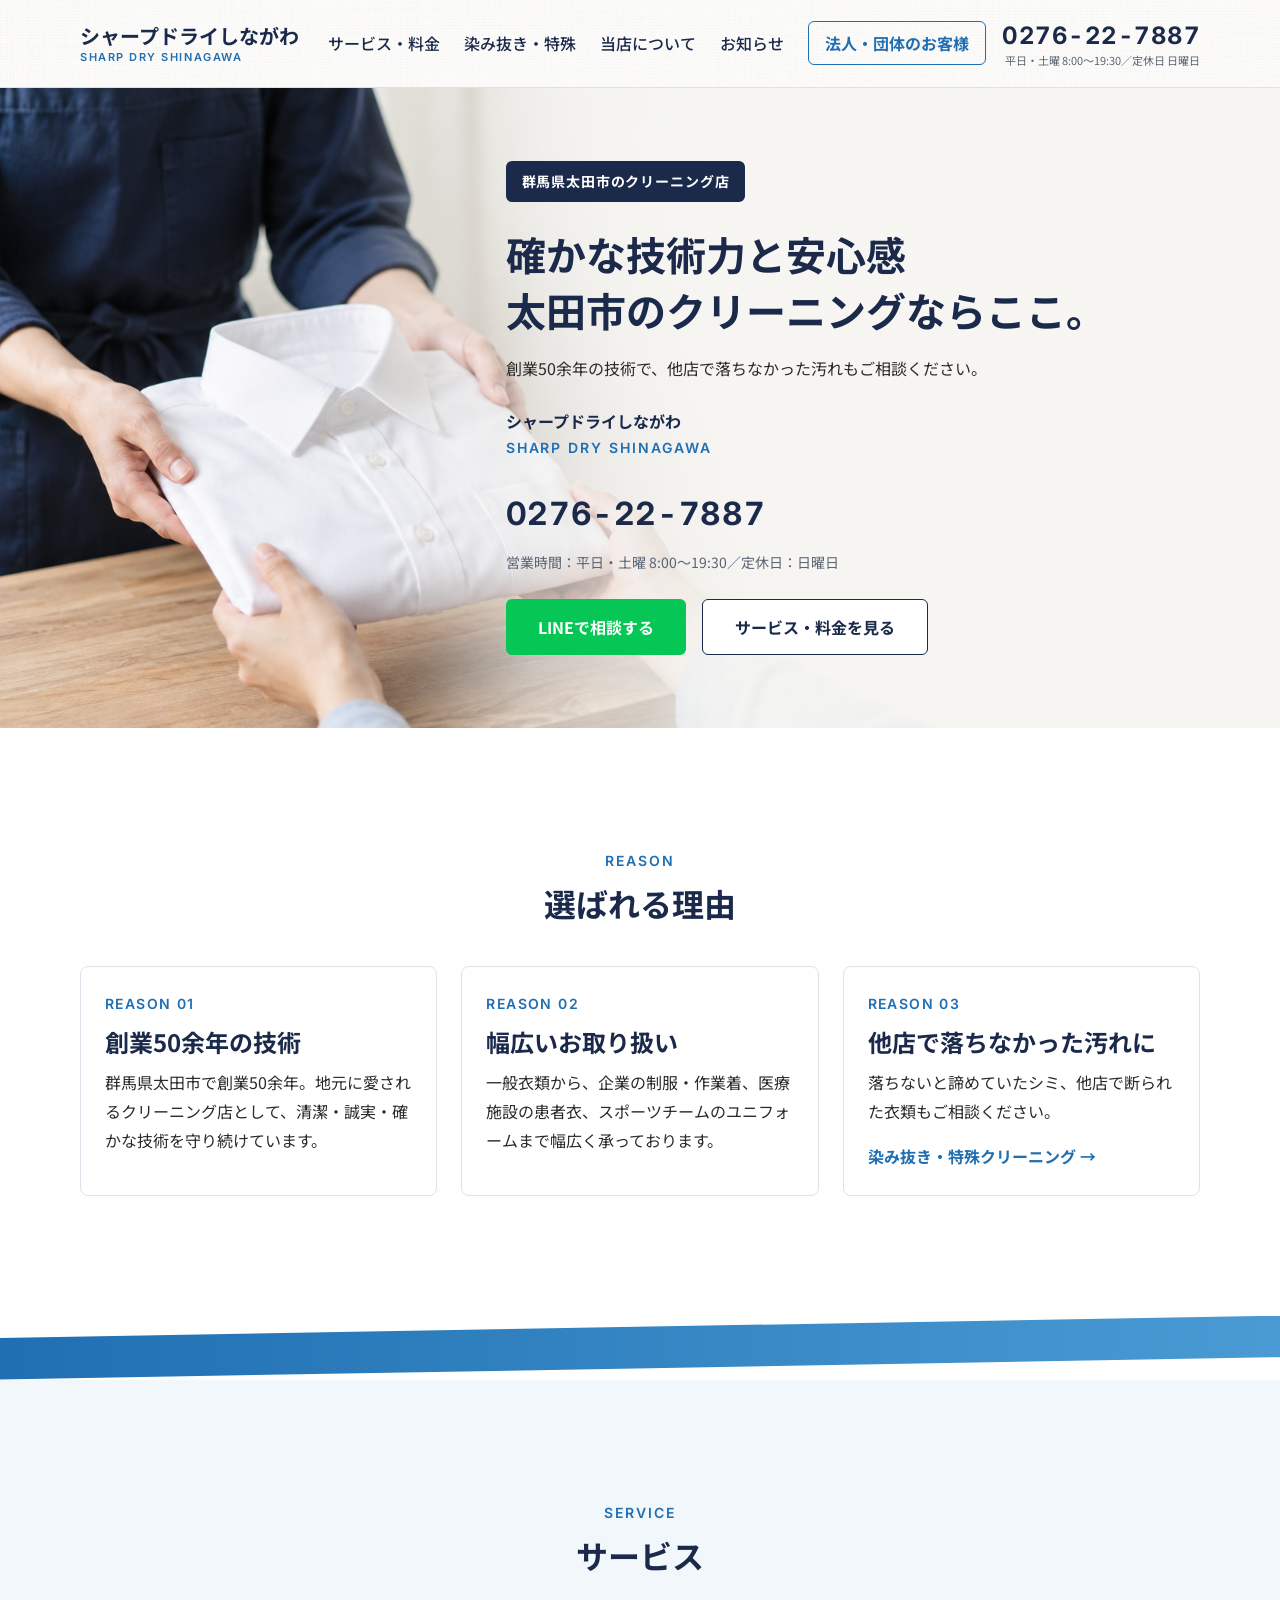
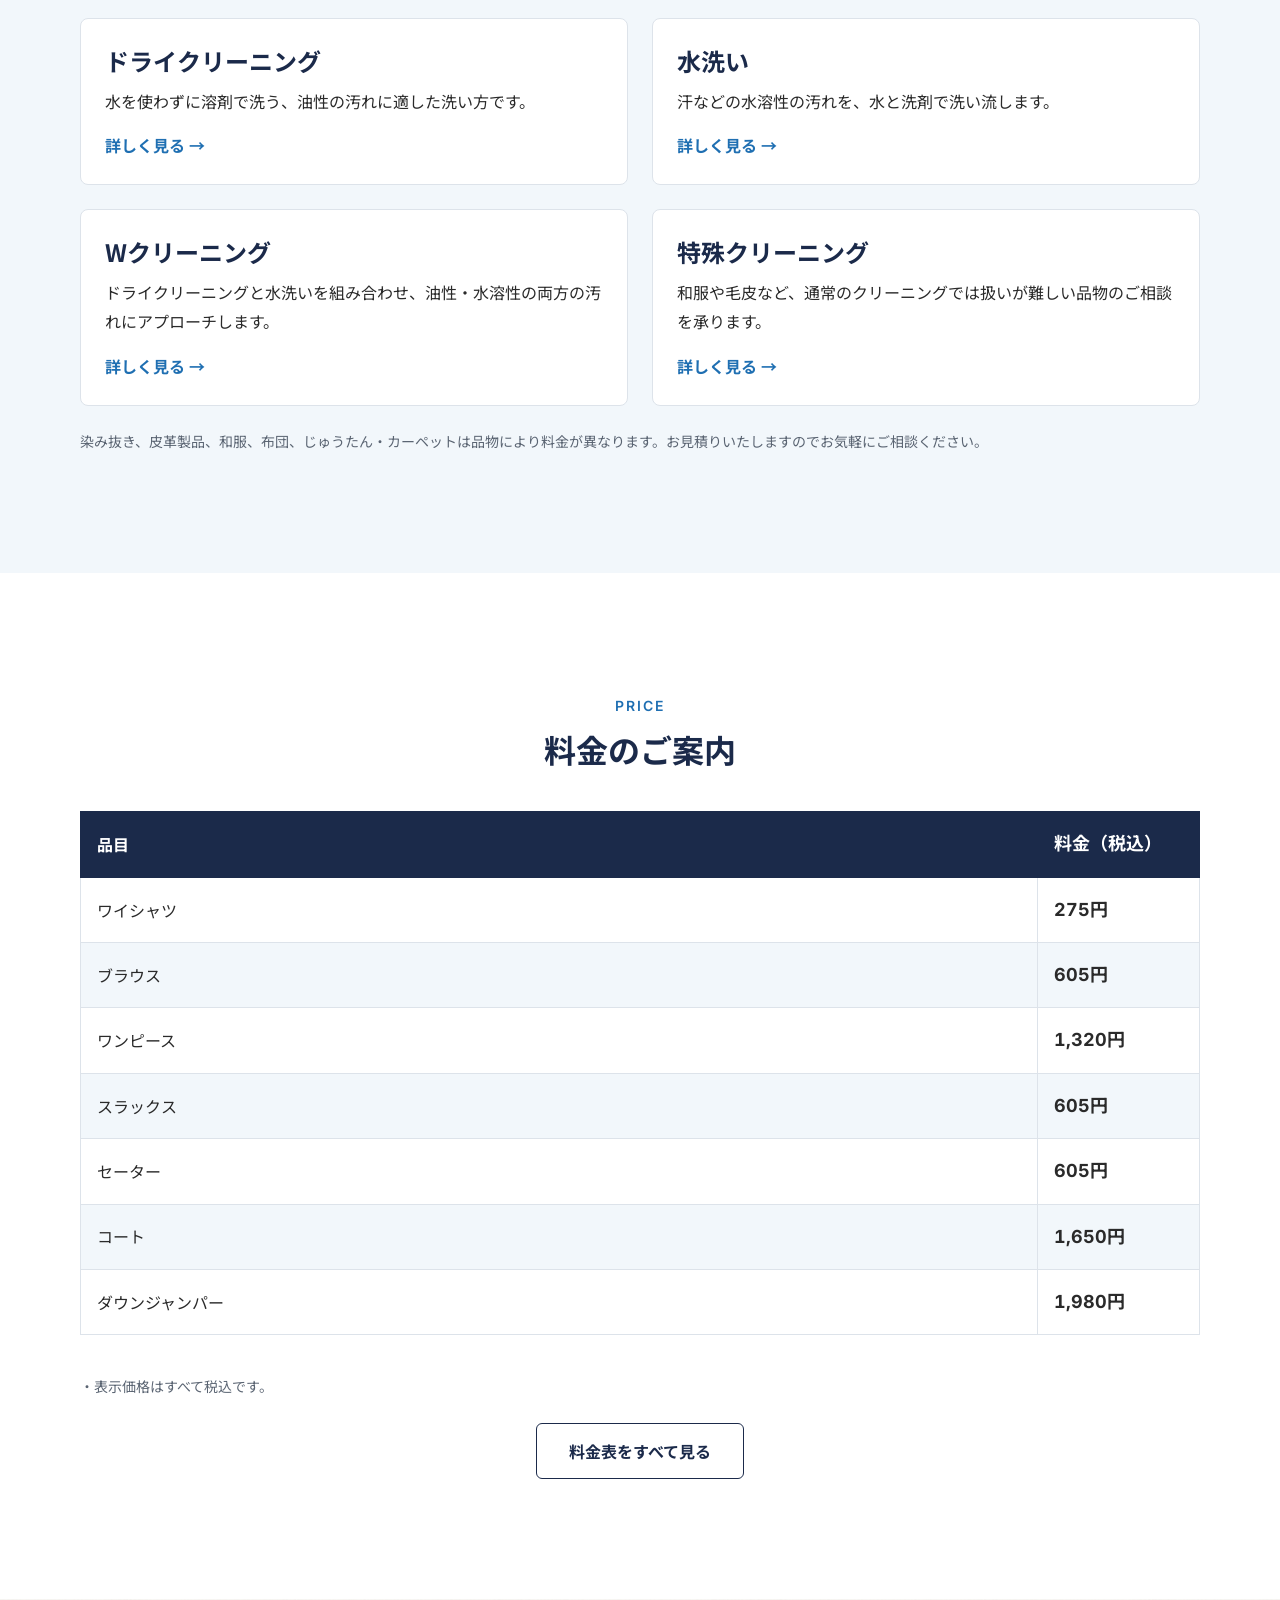
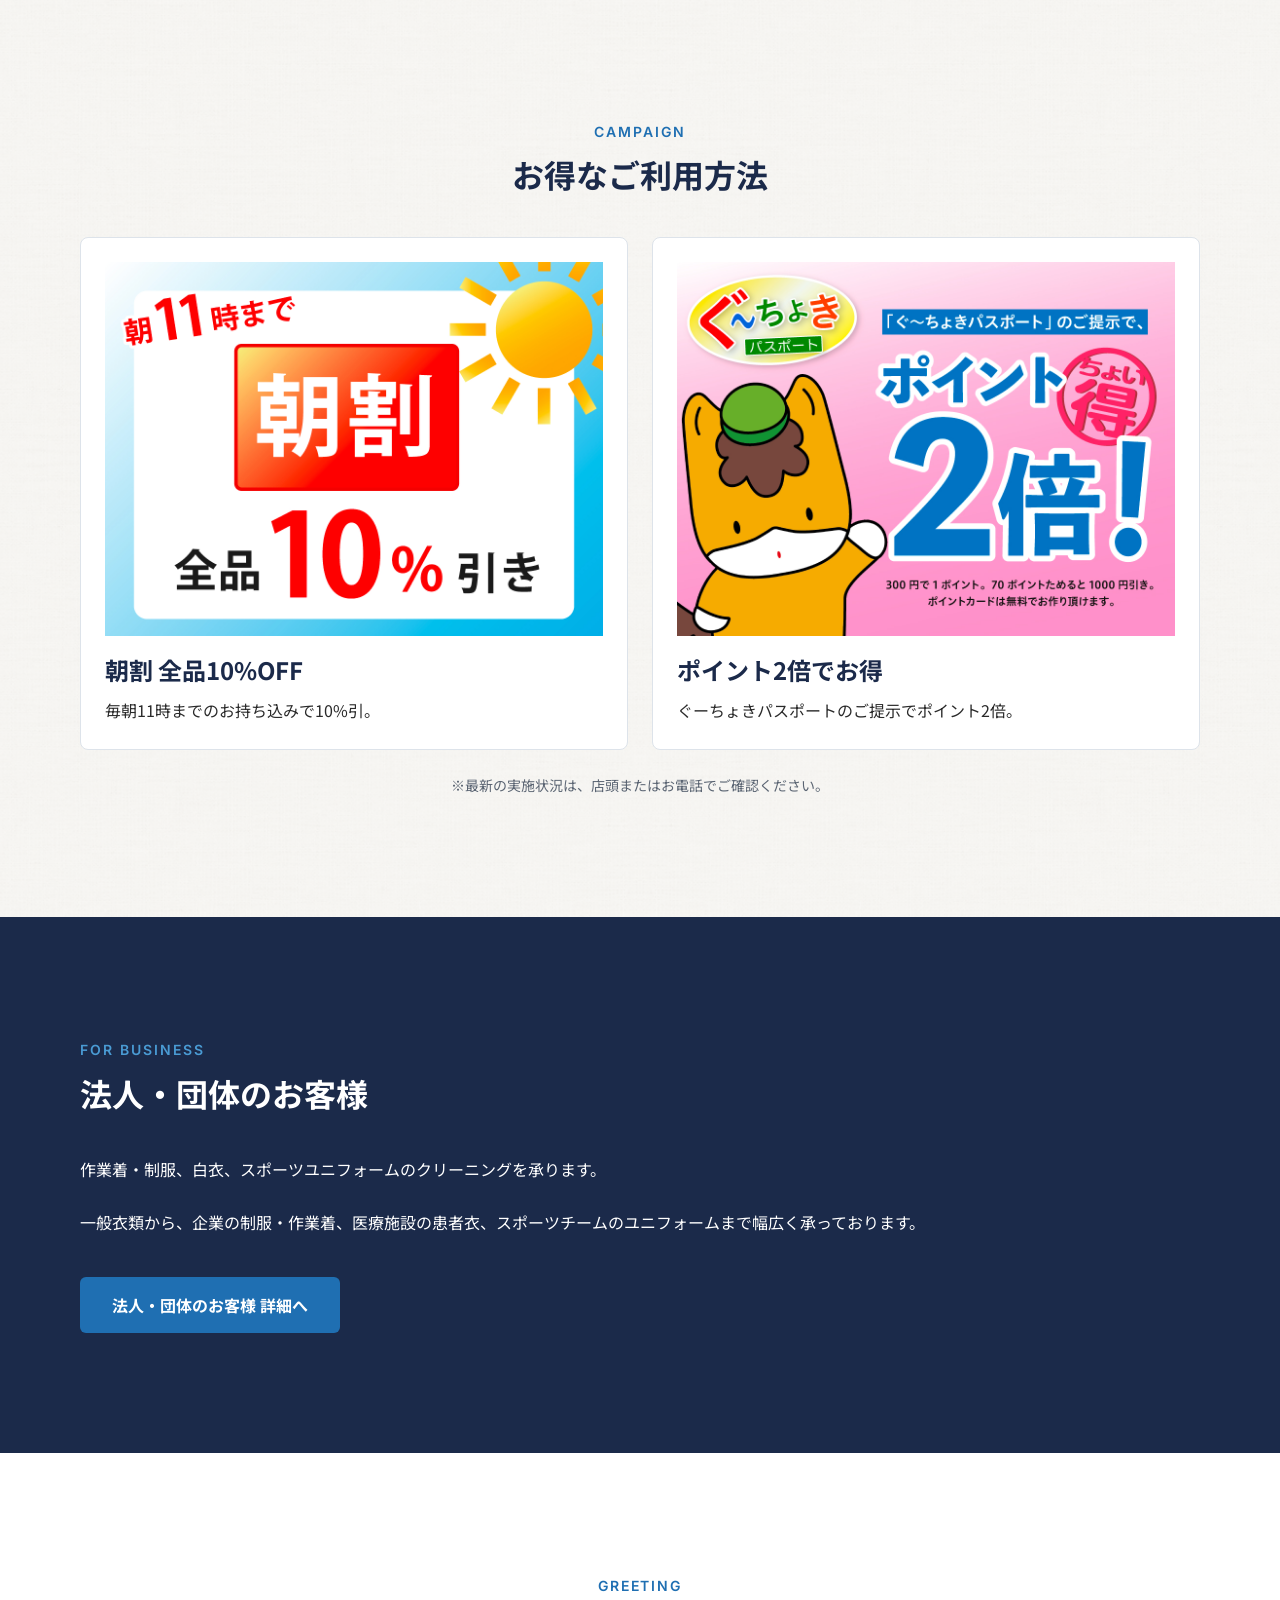
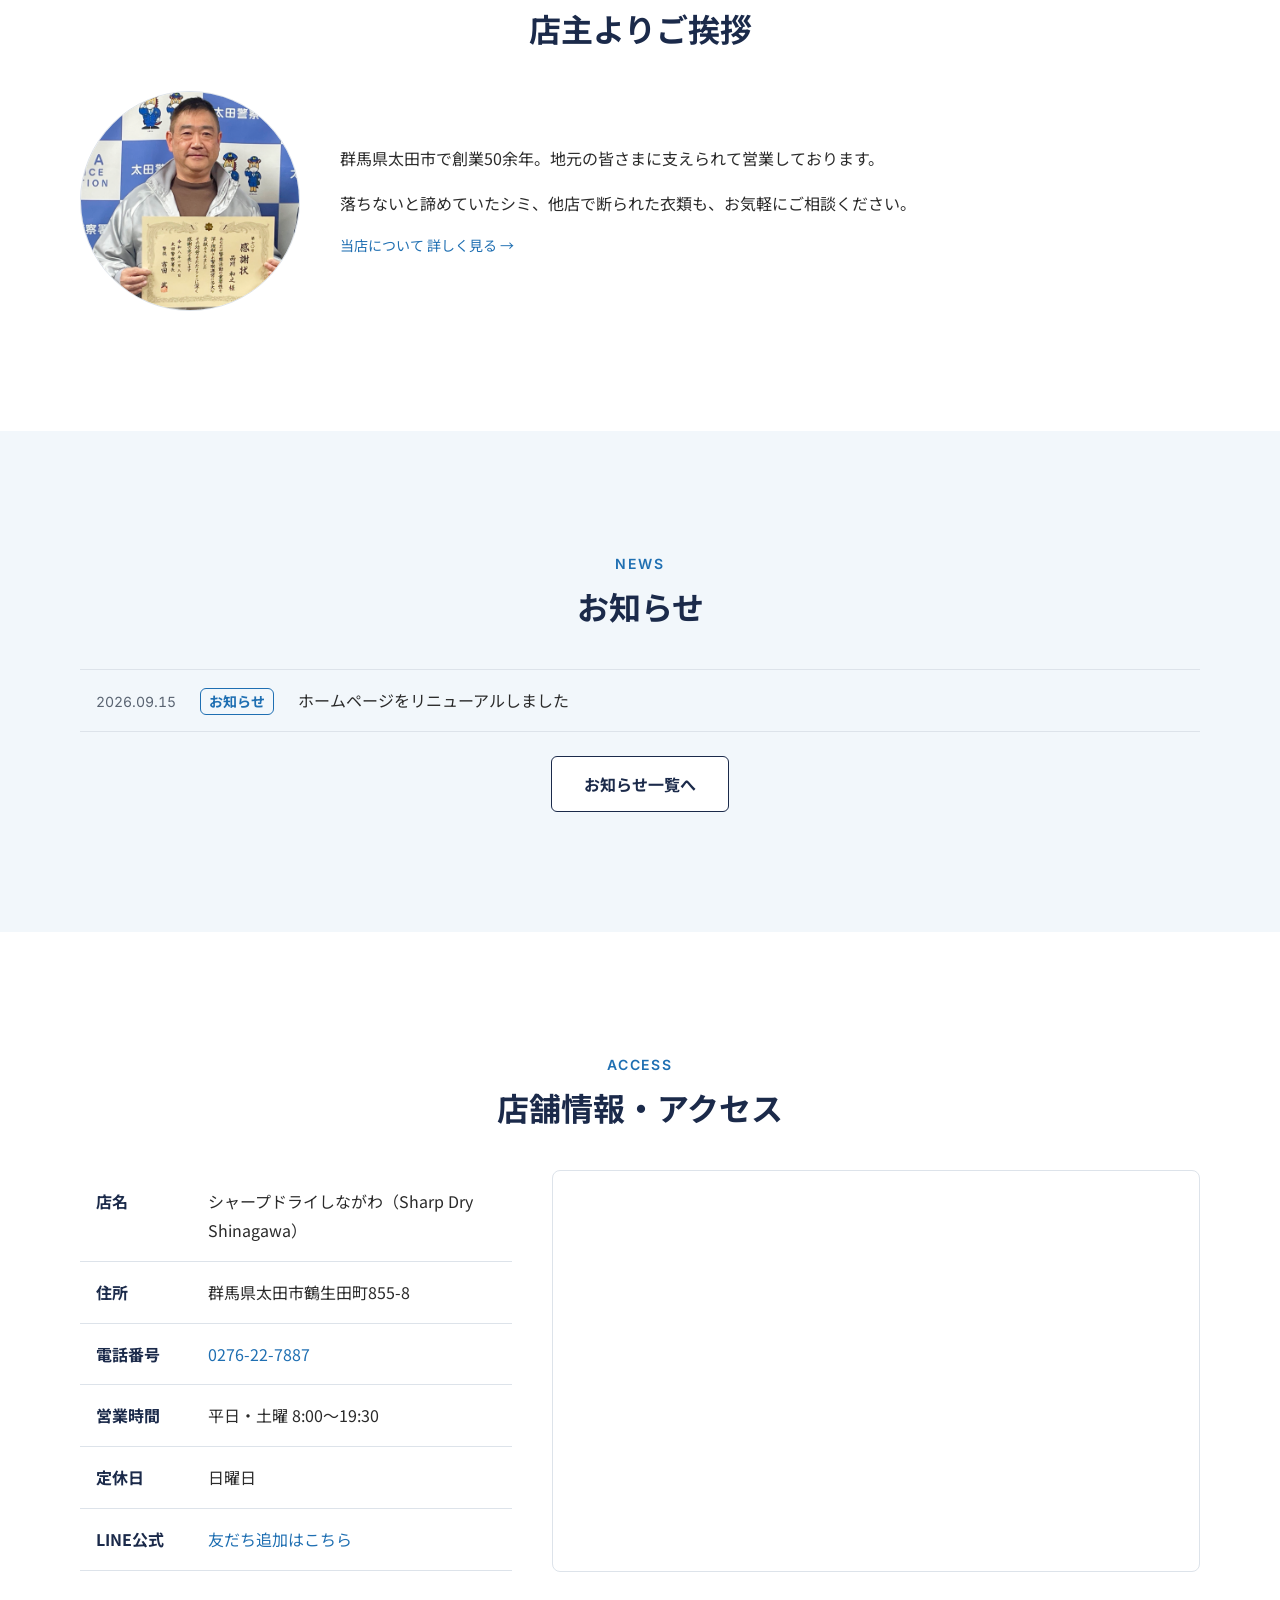
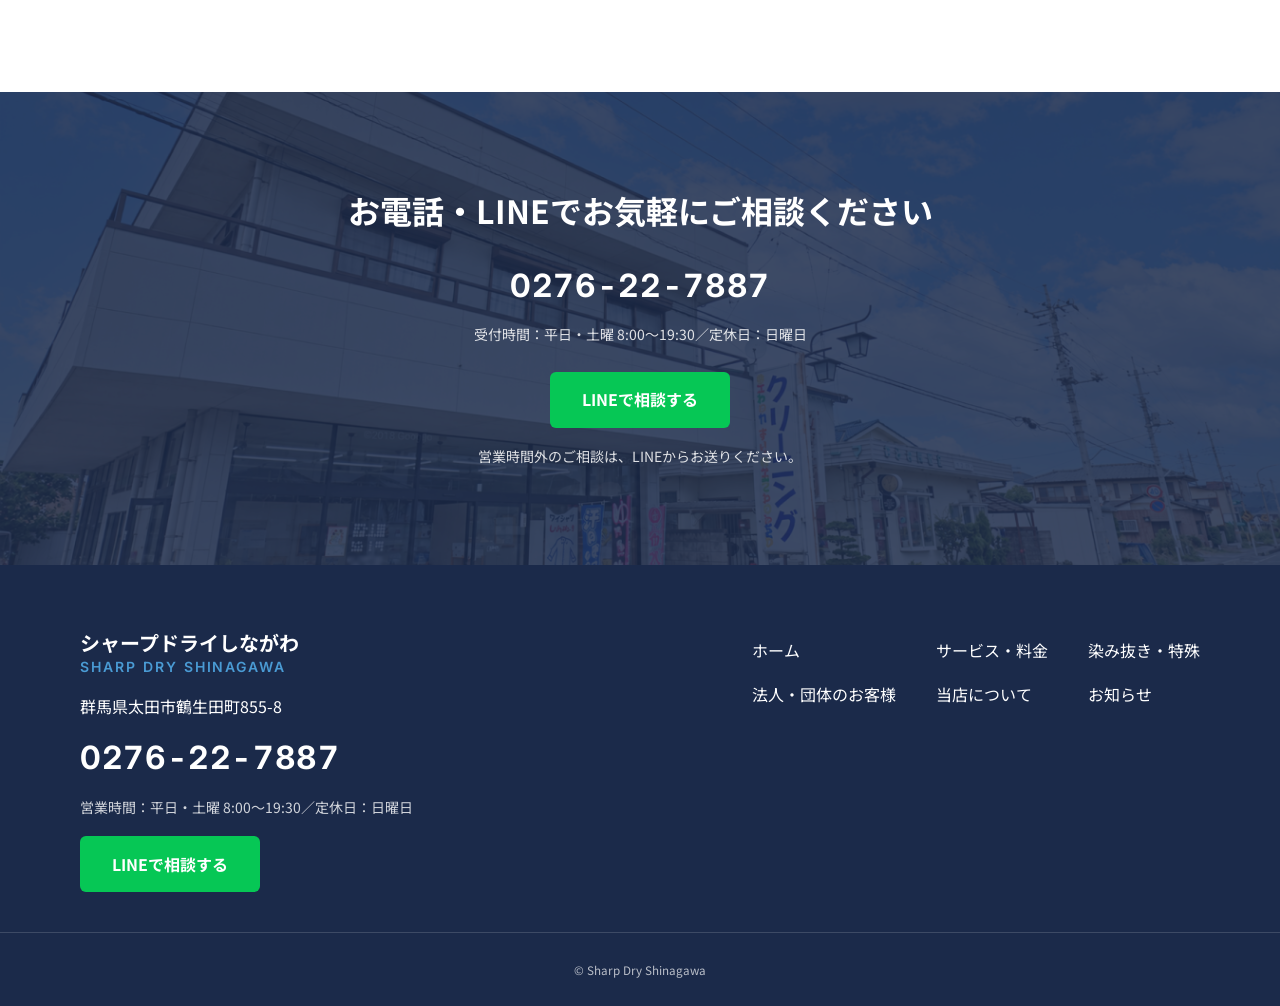
==== index.html @ 60a54eb3 "シャープドライしながわ サイトリニューアルの初期実装 実装仕様書に基づき、静的HTML/CSS/素のJavaScriptで全6ページと404を構築。  - TOP、サービス・料金、染み抜き・特殊、法人" ====
<!DOCTYPE html>
<html lang="ja">
<head>
  <meta charset="UTF-8">
  <meta name="viewport" content="width=device-width, initial-scale=1">
  <title>シャープドライしながわ｜群馬県太田市のクリーニング店</title>
  <meta name="description" content="群馬県太田市のクリーニング店シャープドライしながわ。創業50余年の技術で、他店で落ちなかった汚れもご相談ください。作業着・ユニフォームなど法人・団体のクリーニングも承ります。">
  <link rel="canonical" href="https://sharp-dry-shinagawa.com/">

  <!-- OGP -->
  <meta property="og:type" content="website">
  <meta property="og:site_name" content="シャープドライしながわ">
  <meta property="og:title" content="シャープドライしながわ｜群馬県太田市のクリーニング店">
  <meta property="og:description" content="群馬県太田市のクリーニング店シャープドライしながわ。創業50余年の技術で、他店で落ちなかった汚れもご相談ください。作業着・ユニフォームなど法人・団体のクリーニングも承ります。">
  <meta property="og:url" content="https://sharp-dry-shinagawa.com/">
  <!-- TODO: 要確認 — OGP画像へのテキスト載せ（現状は ogp-base の下地を1200x630にリサイズしたのみ） -->
  <meta property="og:image" content="https://sharp-dry-shinagawa.com/images/ogp.png">
  <meta property="og:image:width" content="1200">
  <meta property="og:image:height" content="630">
  <meta property="og:locale" content="ja_JP">
  <meta name="twitter:card" content="summary_large_image">

  <!-- ファビコン -->
  <link rel="icon" type="image/png" href="/images/symbol_mark.png">
  <link rel="apple-touch-icon" href="/images/symbol_mark.png">

  <!-- フォント -->
  <link rel="preconnect" href="https://fonts.googleapis.com">
  <link rel="preconnect" href="https://fonts.gstatic.com" crossorigin>
  <link href="https://fonts.googleapis.com/css2?family=Inter:wght@600;700&family=Noto+Sans+JP:wght@400;500;700&display=swap" rel="stylesheet">

  <link rel="stylesheet" href="/css/style.css">
  <script src="/js/main.js" defer></script>

  <!-- GA4 -->
  <!-- TODO: 要確認 — GA4測定ID（発行後に G-XXXXXXXXXX を差し替え） -->
  <script async src="https://www.googletagmanager.com/gtag/js?id=G-XXXXXXXXXX"></script>
  <script>
    window.dataLayer = window.dataLayer || [];
    function gtag(){dataLayer.push(arguments);}
    gtag('js', new Date());
    gtag('config', 'G-XXXXXXXXXX');
  </script>

  <!-- 構造化データ -->
  <script type="application/ld+json">
  {
    "@context": "https://schema.org",
    "@type": "DryCleaningOrLaundry",
    "name": "シャープドライしながわ",
    "address": {
      "@type": "PostalAddress",
      "addressRegion": "群馬県",
      "addressLocality": "太田市",
      "streetAddress": "鶴生田町855-8",
      "addressCountry": "JP"
    },
    "telephone": "+81-276-22-7887",
    "openingHoursSpecification": [{
      "@type": "OpeningHoursSpecification",
      "dayOfWeek": ["Monday","Tuesday","Wednesday","Thursday","Friday","Saturday"],
      "opens": "08:00",
      "closes": "19:30"
    }],
    "url": "https://sharp-dry-shinagawa.com/"
  }
  </script>

  <!-- TODO: 要確認 — ホスティング先（現行サーバー継続か移行か） -->
</head>
<body>
  <a class="skip-link" href="#main">本文へスキップ</a>

  <!-- ヘッダー -->
  <!-- TODO: 要確認 — ロゴのリニューアル可否（確定までテキストロゴで実装） -->
  <header class="header js-header">
    <div class="header__inner l-container">
      <a class="header__logo" href="/">
        <span class="header__logo-ja">シャープドライしながわ</span>
        <span class="header__logo-en">Sharp Dry Shinagawa</span>
      </a>
      <div class="header__right">
        <nav class="gnav" id="global-nav" aria-label="グローバルナビゲーション">
          <ul class="gnav__list">
            <li><a class="gnav__link" href="/service/">サービス・料金</a></li>
            <li><a class="gnav__link" href="/special/">染み抜き・特殊</a></li>
            <li><a class="gnav__link" href="/about/">当店について</a></li>
            <li><a class="gnav__link" href="/news/">お知らせ</a></li>
            <li><a class="gnav__link gnav__link--business" href="/business/">法人・団体のお客様</a></li>
          </ul>
          <div class="gnav__cta">
            <a class="btn btn--primary" href="tel:0276227887">電話をかける（0276-22-7887）</a>
            <a class="btn btn--line" href="https://line.me/ti/p/KvLonp_9hh" target="_blank" rel="noopener">LINEで相談する</a>
            <p class="gnav__cta-note">営業時間：平日・土曜 8:00〜19:30／定休日：日曜日</p>
          </div>
        </nav>
        <div class="header__tel u-pc-only">
          <a class="tel-link" href="tel:0276227887">0276-22-7887</a>
          <p class="header__tel-note">平日・土曜 8:00〜19:30／定休日 日曜日</p>
        </div>
        <a class="header__sp-tel u-sp-only" href="tel:0276227887">電話する</a>
        <button class="menu-toggle js-menu-toggle u-sp-only" type="button" aria-controls="global-nav" aria-expanded="false">
          <span class="menu-toggle__bar"></span>
          <span class="menu-toggle__bar"></span>
          <span class="menu-toggle__bar"></span>
          <span class="visually-hidden">メニュー</span>
        </button>
      </div>
    </div>
  </header>

  <main id="main">

    <!-- FV -->
    <section class="fv" aria-label="メインビジュアル">
      <div class="fv__inner l-container">
        <div class="fv__copy">
          <p class="fv__area">群馬県太田市のクリーニング店</p>
          <!-- TODO: 要確認 — FVキャッチコピー（企画書のコンセプト案を使用中） -->
          <h1 class="fv__catch">確かな技術力と安心感<br>太田市のクリーニングならここ。</h1>
          <p class="fv__sub">創業50余年の技術で、他店で落ちなかった汚れもご相談ください。</p>
          <p class="fv__shop">シャープドライしながわ<span class="fv__shop-en">Sharp Dry Shinagawa</span></p>
          <p class="fv__tel"><a class="tel-link" href="tel:0276227887">0276-22-7887</a></p>
          <p class="fv__hours">営業時間：平日・土曜 8:00〜19:30／定休日：日曜日</p>
          <div class="fv__actions">
            <a class="btn btn--line" href="https://line.me/ti/p/KvLonp_9hh" target="_blank" rel="noopener">LINEで相談する</a>
            <a class="btn btn--secondary" href="/service/">サービス・料金を見る</a>
          </div>
        </div>
      </div>
    </section>

    <!-- 選ばれる理由 -->
    <section class="section">
      <div class="l-container">
        <div class="section-head section-head--center">
          <p class="section-head__en">REASON</p>
          <h2 class="section-head__ja">選ばれる理由</h2>
        </div>
        <div class="grid grid--3">
          <div class="card">
            <p class="card__en">Reason 01</p>
            <h3 class="card__title">創業50余年の技術</h3>
            <p class="card__text">群馬県太田市で創業50余年。地元に愛されるクリーニング店として、清潔・誠実・確かな技術を守り続けています。</p>
          </div>
          <div class="card">
            <p class="card__en">Reason 02</p>
            <h3 class="card__title">幅広いお取り扱い</h3>
            <!-- TODO: 掲載許諾確認後に差し替え — 実績セクション（団体名・写真） -->
            <p class="card__text">一般衣類から、企業の制服・作業着、医療施設の患者衣、スポーツチームのユニフォームまで幅広く承っております。</p>
          </div>
          <div class="card">
            <p class="card__en">Reason 03</p>
            <h3 class="card__title">他店で落ちなかった汚れに</h3>
            <p class="card__text">落ちないと諦めていたシミ、他店で断られた衣類もご相談ください。</p>
            <p class="card__text"><a class="card__link" href="/special/">染み抜き・特殊クリーニング</a></p>
          </div>
        </div>
      </div>
    </section>

    <div class="divider-slant" role="presentation"></div>

    <!-- サービス -->
    <section class="section section--blue">
      <div class="l-container">
        <div class="section-head section-head--center">
          <p class="section-head__en">SERVICE</p>
          <h2 class="section-head__ja">サービス</h2>
        </div>
        <div class="grid grid--2">
          <div class="card">
            <h3 class="card__title">ドライクリーニング</h3>
            <p class="card__text">水を使わずに溶剤で洗う、油性の汚れに適した洗い方です。</p>
            <p class="card__text"><a class="card__link" href="/service/">詳しく見る</a></p>
          </div>
          <div class="card">
            <h3 class="card__title">水洗い</h3>
            <p class="card__text">汗などの水溶性の汚れを、水と洗剤で洗い流します。</p>
            <p class="card__text"><a class="card__link" href="/service/">詳しく見る</a></p>
          </div>
          <div class="card">
            <h3 class="card__title">Wクリーニング</h3>
            <p class="card__text">ドライクリーニングと水洗いを組み合わせ、油性・水溶性の両方の汚れにアプローチします。</p>
            <p class="card__text"><a class="card__link" href="/service/">詳しく見る</a></p>
          </div>
          <div class="card">
            <h3 class="card__title">特殊クリーニング</h3>
            <p class="card__text">和服や毛皮など、通常のクリーニングでは扱いが難しい品物のご相談を承ります。</p>
            <p class="card__text"><a class="card__link" href="/special/">詳しく見る</a></p>
          </div>
        </div>
        <p class="note mt-3">染み抜き、皮革製品、和服、布団、じゅうたん・カーペットは品物により料金が異なります。お見積りいたしますのでお気軽にご相談ください。</p>
      </div>
    </section>

    <!-- 料金（抜粋） -->
    <section class="section">
      <div class="l-container">
        <div class="section-head section-head--center">
          <p class="section-head__en">PRICE</p>
          <h2 class="section-head__ja">料金のご案内</h2>
        </div>
        <div class="price-block">
          <table class="price-table">
            <thead>
              <tr>
                <th scope="col">品目</th>
                <th scope="col" class="price-table__price">料金（税込）</th>
              </tr>
            </thead>
            <tbody>
              <tr><td>ワイシャツ</td><td class="price-table__price">275円</td></tr>
              <tr><td>ブラウス</td><td class="price-table__price">605円</td></tr>
              <tr><td>ワンピース</td><td class="price-table__price">1,320円</td></tr>
              <tr><td>スラックス</td><td class="price-table__price">605円</td></tr>
              <tr><td>セーター</td><td class="price-table__price">605円</td></tr>
              <tr><td>コート</td><td class="price-table__price">1,650円</td></tr>
              <tr><td>ダウンジャンパー</td><td class="price-table__price">1,980円</td></tr>
            </tbody>
          </table>
        </div>
        <ul class="price-notes mb-3">
          <li>・表示価格はすべて税込です。</li>
        </ul>
        <p class="text-center"><a class="btn btn--secondary" href="/service/#price">料金表をすべて見る</a></p>
      </div>
    </section>

    <!-- お得情報 -->
    <section class="section section--soft section--texture section--tex-cotton">
      <div class="l-container">
        <div class="section-head section-head--center">
          <p class="section-head__en">CAMPAIGN</p>
          <h2 class="section-head__ja">お得なご利用方法</h2>
        </div>
        <div class="grid grid--2">
          <!-- TODO: 要確認 — 朝割（毎朝11時まで10%引）の継続状況 -->
          <div class="card">
            <img src="/images/morning_discount.jpg" alt="" width="1024" height="768" loading="lazy" class="mb-2">
            <h3 class="card__title">朝割 全品10%OFF</h3>
            <p class="card__text">毎朝11時までのお持ち込みで10%引。</p>
          </div>
          <!-- TODO: 要確認 — ぐーちょきパスポート（提示でポイント2倍）の継続状況 -->
          <div class="card">
            <img src="/images/double_points.jpg" alt="" width="1024" height="768" loading="lazy" class="mb-2">
            <h3 class="card__title">ポイント2倍でお得</h3>
            <p class="card__text">ぐーちょきパスポートのご提示でポイント2倍。</p>
          </div>
        </div>
        <p class="note mt-3 text-center">※最新の実施状況は、店頭またはお電話でご確認ください。</p>
      </div>
    </section>

    <!-- 法人・団体 -->
    <section class="section section--navy">
      <div class="l-container">
        <div class="section-head">
          <p class="section-head__en">FOR BUSINESS</p>
          <h2 class="section-head__ja">法人・団体のお客様</h2>
        </div>
        <p class="lead">作業着・制服、白衣、スポーツユニフォームのクリーニングを承ります。</p>
        <!-- TODO: 掲載許諾確認後に差し替え — 実績セクション（団体名・写真） -->
        <p class="mb-4">一般衣類から、企業の制服・作業着、医療施設の患者衣、スポーツチームのユニフォームまで幅広く承っております。</p>
        <a class="btn btn--primary" href="/business/">法人・団体のお客様 詳細へ</a>
      </div>
    </section>

    <!-- 店主よりご挨拶 -->
    <section class="section">
      <div class="l-container">
        <div class="section-head section-head--center">
          <p class="section-head__en">GREETING</p>
          <h2 class="section-head__ja">店主よりご挨拶</h2>
        </div>
        <div class="owner">
          <div class="owner__media">
            <img src="/images/owner.png" alt="店主" width="1024" height="1024" loading="lazy">
          </div>
          <div class="owner__body">
            <!-- TODO: 要確認 — 店主コメントの原稿（下記は仮テキスト） -->
            <p class="mb-2">群馬県太田市で創業50余年。地元の皆さまに支えられて営業しております。</p>
            <p>落ちないと諦めていたシミ、他店で断られた衣類も、お気軽にご相談ください。</p>
            <p class="note mt-2"><a href="/about/">当店について 詳しく見る →</a></p>
          </div>
        </div>
      </div>
    </section>

    <!-- お知らせ -->
    <section class="section section--blue">
      <div class="l-container">
        <div class="section-head section-head--center">
          <p class="section-head__en">NEWS</p>
          <h2 class="section-head__ja">お知らせ</h2>
        </div>
        <ul class="news-list mb-3">
          <!-- TODO: 要確認 — 初期投稿の内容と公開日（リニューアル告知・営業案内・キャンペーン） -->
          <li class="news-list__item">
            <div class="news-list__row">
              <time class="news-list__date" datetime="2026-09-15">2026.09.15</time>
              <span class="news-list__label">お知らせ</span>
              <span class="news-list__title">ホームページをリニューアルしました</span>
            </div>
          </li>
        </ul>
        <p class="text-center"><a class="btn btn--secondary" href="/news/">お知らせ一覧へ</a></p>
      </div>
    </section>

    <!-- 店舗情報・アクセス -->
    <section class="section">
      <div class="l-container">
        <div class="section-head section-head--center">
          <p class="section-head__en">ACCESS</p>
          <h2 class="section-head__ja">店舗情報・アクセス</h2>
        </div>
        <div class="media-text media-text--reverse">
          <div class="media-text__media">
            <div class="map">
              <iframe
                data-src="https://www.google.com/maps?q=%E7%BE%A4%E9%A6%AC%E7%9C%8C%E5%A4%AA%E7%94%B0%E5%B8%82%E9%B6%B4%E7%94%9F%E7%94%B0%E7%94%BA855-8&amp;output=embed"
                title="シャープドライしながわの地図（Google マップ）"
                width="1120" height="400" loading="lazy"
                referrerpolicy="no-referrer-when-downgrade"></iframe>
            </div>
          </div>
          <div class="media-text__body">
            <table class="info-table">
              <tbody>
                <tr>
                  <th scope="row">店名</th>
                  <td>シャープドライしながわ（Sharp Dry Shinagawa）</td>
                </tr>
                <tr>
                  <th scope="row">住所</th>
                  <td>群馬県太田市鶴生田町855-8</td>
                </tr>
                <tr>
                  <th scope="row">電話番号</th>
                  <td><a href="tel:0276227887">0276-22-7887</a></td>
                </tr>
                <tr>
                  <th scope="row">営業時間</th>
                  <td>平日・土曜 8:00〜19:30</td>
                </tr>
                <tr>
                  <th scope="row">定休日</th>
                  <td>日曜日</td>
                </tr>
                <tr>
                  <th scope="row">LINE公式</th>
                  <td><a href="https://line.me/ti/p/KvLonp_9hh" target="_blank" rel="noopener">友だち追加はこちら</a></td>
                </tr>
                <!-- TODO: 要確認 — 駐車場の有無・台数 -->
                <!-- TODO: 要確認 — 支払い方法（キャッシュレス対応の有無） -->
              </tbody>
            </table>
          </div>
        </div>
      </div>
    </section>

    <!-- CTA -->
    <section class="cta-block section--texture section--tex-shop">
      <div class="l-container">
        <h2 class="cta-block__title">お電話・LINEでお気軽にご相談ください</h2>
        <p class="cta-block__tel"><a class="tel-link tel-link--invert" href="tel:0276227887">0276-22-7887</a></p>
        <p class="cta-block__hours">受付時間：平日・土曜 8:00〜19:30／定休日：日曜日</p>
        <div class="cta-block__actions">
          <a class="btn btn--line" href="https://line.me/ti/p/KvLonp_9hh" target="_blank" rel="noopener">LINEで相談する</a>
        </div>
        <!-- TODO: 要確認 — LINE公式アカウントの稼働状況と問い合わせ対応の運用体制 -->
        <p class="cta-block__note">営業時間外のご相談は、LINEからお送りください。</p>
      </div>
    </section>

  </main>

  <!-- フッター -->
  <footer class="footer">
    <div class="l-container footer__inner">
      <div class="footer__info">
        <p class="footer__name">シャープドライしながわ<span class="footer__name-en">Sharp Dry Shinagawa</span></p>
        <p class="footer__address">群馬県太田市鶴生田町855-8</p>
        <p class="footer__tel"><a class="tel-link tel-link--invert" href="tel:0276227887">0276-22-7887</a></p>
        <p class="footer__hours">営業時間：平日・土曜 8:00〜19:30／定休日：日曜日</p>
        <p class="footer__line"><a class="btn btn--line" href="https://line.me/ti/p/KvLonp_9hh" target="_blank" rel="noopener">LINEで相談する</a></p>
      </div>
      <nav class="footer__nav" aria-label="フッターナビゲーション">
        <ul>
          <li><a href="/">ホーム</a></li>
          <li><a href="/service/">サービス・料金</a></li>
          <li><a href="/special/">染み抜き・特殊</a></li>
          <li><a href="/business/">法人・団体のお客様</a></li>
          <li><a href="/about/">当店について</a></li>
          <li><a href="/news/">お知らせ</a></li>
        </ul>
      </nav>
    </div>
    <p class="footer__copy"><small>© Sharp Dry Shinagawa</small></p>
  </footer>

  <!-- 追従CTA -->
  <div class="float-cta js-float-cta">
    <a class="float-cta__btn float-cta__btn--tel" href="tel:0276227887">電話する</a>
    <a class="float-cta__btn float-cta__btn--line" href="https://line.me/ti/p/KvLonp_9hh" target="_blank" rel="noopener">LINEで相談</a>
  </div>
</body>
</html>
---- css/style.css ----
@charset "UTF-8";
/* ==========================================================================
   シャープドライしながわ 共通スタイル
   方針: SP優先（min-width: 769px でPC上書き）/ BEM / カスタムプロパティ
   TODO: 要確認 — 画像は更新性優先でPNG直参照に変更（仕様書10章のWebP配信は公開前に再検討）
   目次:
     1. カスタムプロパティ
     2. リセット
     3. ベース（タイポグラフィ・フォーカス）
     4. レイアウト（コンテナ・セクション）
     5. 共通コンポーネント（見出し・ボタン・カード・テーブル・区切り）
     6. ヘッダー / グローバルナビ
     7. 追従CTA
     8. フッター
     9. ページ部品（FV・下層ヘッダー・CTAブロック ほか）
    10. ユーティリティ
   ========================================================================== */

/* 1. カスタムプロパティ
   ------------------------------------------------------------------------ */
:root {
  /* ベース */
  --color-bg:          #FFFFFF;
  --color-bg-soft:     #F7F6F3;
  --color-bg-blue:     #F2F7FB;

  /* ブランドカラー */
  --color-navy:        #1B2A4A;
  --color-blue:        #1F6FB2;
  --color-blue-light:  #4A9BD4;
  --color-cyan-soft:   #DCEDF7;

  /* テキスト */
  --color-text:        #2A2A2A;
  --color-text-sub:    #5A6472;
  --color-text-invert: #FFFFFF;

  /* 罫線・その他 */
  --color-border:      #DDE3EA;
  --color-tel:         #1B2A4A;
  --color-line:        #06C755;

  /* フォント */
  --font-ja: "Noto Sans JP", "Hiragino Sans", "Yu Gothic", sans-serif;
  --font-en: "Inter", "Noto Sans JP", sans-serif;

  /* レイアウト */
  --max-width: 1120px;
  --gutter: 20px;                 /* SP: --gutter-sp */

  /* スペーシングスケール（この値以外を使わない） */
  --space-1:  8px;
  --space-2:  16px;
  --space-3:  24px;
  --space-4:  40px;
  --space-5:  64px;
  --space-6:  96px;
  --space-7:  120px;

  /* フォントサイズ（SP基準） */
  --fs-h1:   28px;
  --fs-h2:   24px;
  --fs-h3:   20px;
  --fs-h4:   18px;
  --fs-body: 16px;
  --fs-note: 14px;
  --fs-tel:  28px;
  --fs-price: 16px;

  /* 構造 */
  --header-h: 64px;
  --radius-btn: 6px;
  --radius-card: 8px;
}

@media (min-width: 769px) {
  :root {
    --gutter: 40px;               /* PC: --gutter-pc */
    --fs-h1:   40px;
    --fs-h2:   32px;
    --fs-h3:   24px;
    --fs-h4:   20px;
    --fs-tel:  32px;
    --fs-price: 18px;
    --header-h: 88px;
  }
}

/* 2. リセット
   ------------------------------------------------------------------------ */
*,
*::before,
*::after {
  box-sizing: border-box;
  margin: 0;
  padding: 0;
}

html {
  scroll-behavior: smooth;
  scroll-padding-top: calc(var(--header-h) + var(--space-2));
}

body {
  font-family: var(--font-ja);
  font-size: var(--fs-body);
  line-height: 1.8;
  color: var(--color-text);
  background: var(--color-bg);
  -webkit-text-size-adjust: 100%;
}

img {
  max-width: 100%;
  height: auto;
  vertical-align: middle;
}

ul,
ol {
  list-style: none;
}

table {
  border-collapse: collapse;
  width: 100%;
}

a {
  color: var(--color-blue);
  text-decoration: none;
}

a:hover {
  text-decoration: underline;
}

button {
  font: inherit;
  color: inherit;
  background: none;
  border: none;
  cursor: pointer;
}

@media (prefers-reduced-motion: reduce) {
  html {
    scroll-behavior: auto;
  }
  *,
  *::before,
  *::after {
    transition-duration: 0.01ms !important;
    animation-duration: 0.01ms !important;
  }
}

/* 3. ベース
   ------------------------------------------------------------------------ */
h1 { font-size: var(--fs-h1); line-height: 1.4; font-weight: 700; }
h2 { font-size: var(--fs-h2); line-height: 1.4; font-weight: 700; }
h3 { font-size: var(--fs-h3); line-height: 1.5; font-weight: 700; }
h4 { font-size: var(--fs-h4); line-height: 1.6; font-weight: 700; }

:focus-visible {
  outline: 3px solid var(--color-blue-light);
  outline-offset: 2px;
  border-radius: 2px;
}

.skip-link {
  position: absolute;
  top: -100px;
  left: var(--space-2);
  z-index: 200;
  padding: var(--space-1) var(--space-2);
  background: var(--color-navy);
  color: var(--color-text-invert);
  border-radius: var(--radius-btn);
}

.skip-link:focus-visible {
  top: var(--space-1);
}

/* 4. レイアウト
   ------------------------------------------------------------------------ */
.l-container {
  max-width: calc(var(--max-width) + var(--gutter) * 2);
  margin-inline: auto;
  padding-inline: var(--gutter);
}

.section {
  padding-block: var(--space-5);  /* SP */
  background: var(--color-bg);
}

@media (min-width: 769px) {
  .section {
    padding-block: var(--space-7);  /* PC */
  }
}

.section--soft { background: var(--color-bg-soft); }
.section--blue { background: var(--color-bg-blue); }

.section--navy {
  background: var(--color-navy);
  color: var(--color-text-invert);
}

.section--navy a:not([class]) {
  color: var(--color-blue-light);
}

/* テクスチャ背景（opacity 0.4以下で使用） */
.section--texture {
  position: relative;
}

.section--texture::before {
  content: "";
  position: absolute;
  inset: 0;
  background-size: cover;
  background-position: center;
  opacity: 0.3;
  pointer-events: none;
}

.section--texture > * {
  position: relative;
}

.section--tex-linen::before {
  background-image: url(../images/texture-01-linen.png);
}

.section--tex-cotton::before {
  background-image: url(../images/texture-02-cotton.png);
}

.section--tex-paper::before {
  background-image: url(../images/texture-03-paper.png);
}

/* 店舗写真の薄敷き（写真はテクスチャより主張が強いため低めのopacity） */
.section--tex-shop::before {
  background-image: url(../images/shop.png);
  opacity: 0.16;
}

/* 5. 共通コンポーネント
   ------------------------------------------------------------------------ */

/* セクション見出し（全セクション共通の型） */
.section-head {
  margin-bottom: var(--space-4);
}

.section-head--center {
  text-align: center;
}

.section-head__en {
  font-family: var(--font-en);
  font-size: var(--fs-note);
  font-weight: 600;
  letter-spacing: 0.14em;
  text-transform: uppercase;
  color: var(--color-blue);
  margin-bottom: var(--space-1);
}

.section-head__ja {
  color: var(--color-navy);
}

.section--navy .section-head__en {
  color: var(--color-blue-light);
}

.section--navy .section-head__ja {
  color: var(--color-text-invert);
}

/* ボタン */
.btn {
  display: inline-flex;
  align-items: center;
  justify-content: center;
  gap: var(--space-1);
  min-height: 52px;               /* SP */
  padding: var(--space-1) 32px;
  border-radius: var(--radius-btn);
  font-size: var(--fs-body);
  font-weight: 700;
  line-height: 1.4;
  text-align: center;
  text-decoration: none;
  transition: filter 0.2s ease;
}

@media (min-width: 769px) {
  .btn {
    min-height: 56px;
  }
}

.btn:hover {
  filter: brightness(0.9);        /* 明度を10%下げる */
  text-decoration: none;
}

.btn--primary {
  background: var(--color-blue);
  color: var(--color-text-invert);
}

.btn--secondary {
  background: var(--color-bg);
  border: 1px solid var(--color-navy);
  color: var(--color-navy);
}

.btn--line {
  background: var(--color-line);
  color: var(--color-text-invert);
}

.btn--wide {
  width: 100%;
  max-width: 400px;
}

/* 電話番号（テキスト必須・画像化禁止） */
.tel-link {
  display: inline-block;
  font-family: var(--font-en);
  font-size: var(--fs-tel);
  font-weight: 700;
  font-variant-numeric: tabular-nums;
  letter-spacing: 0.02em;
  color: var(--color-tel);
  text-decoration: none;
}

.tel-link:hover {
  text-decoration: none;
  color: var(--color-blue);
}

.tel-link--invert,
.tel-link--invert:hover {
  color: var(--color-text-invert);
}

/* カード */
.card {
  background: var(--color-bg);
  border: 1px solid var(--color-border);
  border-radius: var(--radius-card);
  padding: var(--space-3);
  box-shadow: none;
  transition: box-shadow 0.2s ease;
}

.card:hover {
  box-shadow: 0 4px 16px rgba(27, 42, 74, 0.08);
}

.card__title {
  color: var(--color-navy);
  margin-bottom: var(--space-1);
}

.card__en {
  font-family: var(--font-en);
  font-size: var(--fs-note);
  font-weight: 600;
  letter-spacing: 0.1em;
  text-transform: uppercase;
  color: var(--color-blue);
  margin-bottom: var(--space-1);
}

.card__text {
  margin-bottom: var(--space-2);
}

.card__text:last-child {
  margin-bottom: 0;
}

.card__link {
  font-weight: 700;
}

.card__link::after {
  content: " →";
}

/* グリッド */
.grid {
  display: grid;
  gap: var(--space-3);
}

@media (min-width: 769px) {
  .grid--2 { grid-template-columns: repeat(2, 1fr); }
  .grid--3 { grid-template-columns: repeat(3, 1fr); }
  .grid--4 { grid-template-columns: repeat(4, 1fr); }
}

/* 料金テーブル */
.price-block {
  margin-bottom: var(--space-4);
}

.price-block__title {
  color: var(--color-navy);
  padding-left: var(--space-2);
  border-left: 4px solid var(--color-blue);
  margin-bottom: var(--space-2);
}

.price-table th,
.price-table td {
  padding: var(--space-2);
  border: 1px solid var(--color-border);
  text-align: left;
}

.price-table thead th {
  background: var(--color-navy);
  color: var(--color-text-invert);
  border-color: var(--color-navy);
}

.price-table tbody tr:nth-child(even) {
  background: var(--color-bg-blue);
}

.price-table__price {
  text-align: right;
  font-family: var(--font-en);
  font-size: var(--fs-price);
  font-weight: 700;
  font-variant-numeric: tabular-nums;
  white-space: nowrap;
  width: 9em;
}

@media (max-width: 768px) {
  /* SP: 横スクロールさせず2列を維持 */
  .price-table__price {
    width: 7.5em;
  }
}

.price-notes {
  font-size: var(--fs-note);
  line-height: 1.7;
  color: var(--color-text-sub);
}

.price-notes li {
  padding-left: 1em;
  text-indent: -1em;
}

/* 情報テーブル（店舗情報） */
.info-table th,
.info-table td {
  padding: var(--space-2);
  border-bottom: 1px solid var(--color-border);
  text-align: left;
  vertical-align: top;
}

.info-table th {
  width: 7em;
  color: var(--color-navy);
  white-space: nowrap;
}

/* 斜めの区切り（1ページ内で2種類まで／本サイトはこの1種のみ使用） */
.divider-slant {
  height: 64px;
  background: linear-gradient(90deg, var(--color-blue), var(--color-blue-light));
  clip-path: polygon(0 35%, 100% 0, 100% 65%, 0 100%);
}

/* タグリスト（染みの種類など） */
.tag-list {
  display: flex;
  flex-wrap: wrap;
  gap: var(--space-1);
}

.tag-list li {
  background: var(--color-cyan-soft);
  color: var(--color-navy);
  border-radius: var(--radius-btn);
  padding: var(--space-1) var(--space-2);
  font-weight: 500;
}

/* 店舗外観写真（SPは全幅、PCは半幅まで） */
@media (min-width: 769px) {
  .shop-photo {
    max-width: 50%;
  }
}

/* 実写素材待ちのプレースホルダ */
.placeholder-media {
  display: grid;
  place-items: center;
  min-height: 200px;
  border: 1px dashed var(--color-border);
  border-radius: var(--radius-card);
  background: var(--color-bg-soft);
  color: var(--color-text-sub);
  font-size: var(--fs-note);
}

/* 流れ（ステップ） */
.flow {
  counter-reset: flow;
  display: grid;
  gap: var(--space-2);
}

@media (min-width: 769px) {
  .flow--4 {
    grid-template-columns: repeat(4, 1fr);
  }
}

.flow__step {
  counter-increment: flow;
  background: var(--color-bg);
  border: 1px solid var(--color-border);
  border-radius: var(--radius-card);
  padding: var(--space-3);
}

.flow__step::before {
  content: "0" counter(flow);
  display: block;
  font-family: var(--font-en);
  font-size: var(--fs-h3);
  font-weight: 700;
  color: var(--color-blue);
  line-height: 1.4;
  margin-bottom: var(--space-1);
}

.flow__title {
  color: var(--color-navy);
  margin-bottom: var(--space-1);
}

/* お知らせリスト */
.news-list__item {
  border-bottom: 1px solid var(--color-border);
}

.news-list__item:first-child {
  border-top: 1px solid var(--color-border);
}

.news-list__link,
.news-list__row {
  display: flex;
  flex-wrap: wrap;
  gap: var(--space-1) var(--space-3);
  align-items: baseline;
  padding: var(--space-2);
  color: var(--color-text);
}

.news-list__date {
  font-family: var(--font-en);
  font-variant-numeric: tabular-nums;
  font-size: var(--fs-note);
  color: var(--color-text-sub);
  white-space: nowrap;
}

.news-list__label {
  font-size: var(--fs-note);
  font-weight: 700;
  color: var(--color-blue);
  border: 1px solid currentColor;
  border-radius: var(--radius-btn);
  padding: 0 var(--space-1);
  white-space: nowrap;
}

/* 地図 */
.map {
  border: 1px solid var(--color-border);
  border-radius: var(--radius-card);
  overflow: hidden;
}

.map iframe {
  display: block;
  width: 100%;
  height: 320px;
  border: 0;
}

@media (min-width: 769px) {
  .map iframe {
    height: 400px;
  }
}

/* 6. ヘッダー
   ------------------------------------------------------------------------ */
.header {
  position: sticky;
  top: 0;
  z-index: 100;
  height: var(--header-h);
  /* header-bg + 白オーバーレイ60%（そのまま敷かない） */
  background-image:
    linear-gradient(rgba(255, 255, 255, 0.6), rgba(255, 255, 255, 0.6)),
    url(../images/header-bg.png);
  background-size: cover;
  background-position: center;
  border-bottom: 1px solid var(--color-border);
  transition: height 0.2s ease;
}

/* スクロール時に縮小 */
.header.is-shrink {
  height: 56px;
}

@media (min-width: 769px) {
  .header.is-shrink {
    height: 68px;
  }
}

.header__inner {
  display: flex;
  align-items: center;
  justify-content: space-between;
  gap: var(--space-2);
  height: 100%;
}

.header__logo {
  display: flex;
  flex-direction: column;
  justify-content: center;
  min-height: 44px;
  color: var(--color-navy);
  text-decoration: none;
  line-height: 1.4;
}

.header__logo:hover {
  text-decoration: none;
}

.header__logo-ja {
  font-size: var(--fs-h4);
  font-weight: 700;
}

.header__logo-en {
  font-family: var(--font-en);
  font-size: 11px;
  font-weight: 600;
  letter-spacing: 0.14em;
  text-transform: uppercase;
  color: var(--color-blue);
}

.header__right {
  display: flex;
  align-items: center;
  gap: var(--space-2);
}

/* PC: 電話番号 */
.header__tel {
  text-align: right;
  line-height: 1.4;
}

.header__tel .tel-link {
  font-size: 24px;
}

.header__tel-note {
  font-size: 11px;
  color: var(--color-text-sub);
}

/* SP: ヘッダー内 電話ボタン（メニュー開時も常時表示） */
.header__sp-tel {
  display: inline-flex;
  align-items: center;
  justify-content: center;
  min-width: 44px;
  min-height: 44px;
  padding: 0 var(--space-2);
  border-radius: var(--radius-btn);
  background: var(--color-blue);
  color: var(--color-text-invert);
  font-size: var(--fs-note);
  font-weight: 700;
  text-decoration: none;
}

.header__sp-tel:hover {
  text-decoration: none;
  filter: brightness(0.9);
}

/* ハンバーガー */
.menu-toggle {
  position: relative;
  display: inline-flex;
  flex-direction: column;
  align-items: center;
  justify-content: center;
  gap: 5px;
  width: 44px;
  height: 44px;
  border-radius: var(--radius-btn);
}

.menu-toggle__bar {
  display: block;
  width: 22px;
  height: 2px;
  background: var(--color-navy);
  transition: transform 0.2s ease, opacity 0.2s ease;
}

.menu-toggle[aria-expanded="true"] .menu-toggle__bar:nth-child(1) {
  transform: translateY(7px) rotate(45deg);
}

.menu-toggle[aria-expanded="true"] .menu-toggle__bar:nth-child(2) {
  opacity: 0;
}

.menu-toggle[aria-expanded="true"] .menu-toggle__bar:nth-child(3) {
  transform: translateY(-7px) rotate(-45deg);
}

/* グローバルナビ */
.gnav__list {
  display: flex;
  align-items: center;
  gap: var(--space-3);
}

.gnav__link {
  display: inline-flex;
  align-items: center;
  min-height: 44px;
  color: var(--color-navy);
  font-weight: 500;
  text-decoration: none;
}

.gnav__link:hover {
  color: var(--color-blue);
  text-decoration: none;
}

/* 「法人・団体のお客様」はブルーの枠線で差別化 */
.gnav__link--business {
  border: 1px solid var(--color-blue);
  border-radius: var(--radius-btn);
  padding: 0 var(--space-2);
  color: var(--color-blue);
  font-weight: 700;
}

.gnav__cta {
  display: none;
}

@media (max-width: 768px) {
  /* SP: ドロワー */
  .gnav {
    position: fixed;
    top: var(--header-h);
    right: 0;
    bottom: 0;
    left: 0;
    z-index: 90;
    background: var(--color-bg);
    padding: var(--space-3) var(--gutter) var(--space-5);
    overflow-y: auto;
    transform: translateX(100%);
    visibility: hidden;
    transition: transform 0.2s ease, visibility 0.2s ease;
  }

  .header.is-shrink .gnav {
    top: 56px;
  }

  .gnav.is-open {
    transform: translateX(0);
    visibility: visible;
  }

  .gnav__list {
    flex-direction: column;
    align-items: stretch;
    gap: 0;
    margin-bottom: var(--space-3);
  }

  .gnav__list > li {
    border-bottom: 1px solid var(--color-border);
  }

  .gnav__link {
    display: flex;
    width: 100%;
    min-height: 52px;
    padding: var(--space-1) var(--space-1);
    font-size: var(--fs-body);
  }

  .gnav__link--business {
    margin-block: var(--space-2);
    justify-content: center;
  }

  /* ドロワー内CTA（メニュー開時も電話CTAを表示） */
  .gnav__cta {
    display: grid;
    gap: var(--space-2);
  }

  .gnav__cta-note {
    font-size: var(--fs-note);
    color: var(--color-text-sub);
    text-align: center;
  }
}

/* 7. 追従CTA（スクロール200px以降で表示）
   ------------------------------------------------------------------------ */
.float-cta {
  position: fixed;
  z-index: 80;
  opacity: 0;
  visibility: hidden;
  transition: opacity 0.2s ease, visibility 0.2s ease;
}

.float-cta.is-visible {
  opacity: 1;
  visibility: visible;
}

.float-cta__btn {
  display: inline-flex;
  align-items: center;
  justify-content: center;
  font-weight: 700;
  color: var(--color-text-invert);
  text-decoration: none;
  transition: filter 0.2s ease;
}

.float-cta__btn:hover {
  filter: brightness(0.9);
  text-decoration: none;
}

.float-cta__btn--tel { background: var(--color-blue); }
.float-cta__btn--line { background: var(--color-line); }

@media (max-width: 768px) {
  /* SP: 画面下部固定・電話/LINEを50%ずつ */
  .float-cta {
    right: 0;
    bottom: 0;
    left: 0;
    display: flex;
  }

  .float-cta__btn {
    width: 50%;
    min-height: 52px;
    padding-bottom: env(safe-area-inset-bottom);
  }

  body {
    padding-bottom: calc(52px + env(safe-area-inset-bottom));
  }
}

@media (min-width: 769px) {
  /* PC: 右下に縦積み */
  .float-cta {
    right: var(--space-3);
    bottom: var(--space-3);
    display: grid;
    gap: var(--space-1);
    width: 220px;
  }

  .float-cta__btn {
    min-height: 56px;
    border-radius: var(--radius-btn);
    box-shadow: 0 4px 16px rgba(27, 42, 74, 0.16);
  }
}

/* 8. フッター
   ------------------------------------------------------------------------ */
.footer {
  background: var(--color-navy);
  color: var(--color-text-invert);
  padding-block: var(--space-5) var(--space-3);
}

.footer__inner {
  display: grid;
  gap: var(--space-4);
  margin-bottom: var(--space-4);
}

@media (min-width: 769px) {
  .footer__inner {
    grid-template-columns: 1fr auto;
    align-items: start;
  }
}

.footer__name {
  font-size: var(--fs-h4);
  font-weight: 700;
  line-height: 1.4;
  margin-bottom: var(--space-2);
}

.footer__name-en {
  display: block;
  font-family: var(--font-en);
  font-size: var(--fs-note);
  font-weight: 600;
  letter-spacing: 0.14em;
  text-transform: uppercase;
  color: var(--color-blue-light);
}

.footer__address {
  margin-bottom: var(--space-1);
}

.footer__tel {
  margin-bottom: var(--space-1);
}

.footer__hours {
  font-size: var(--fs-note);
  color: rgba(255, 255, 255, 0.8);
}

.footer__nav ul {
  display: grid;
  gap: 0;
}

.footer__nav a {
  display: inline-flex;
  align-items: center;
  min-height: 44px;
  color: var(--color-text-invert);
  text-decoration: none;
}

.footer__nav a:hover {
  color: var(--color-blue-light);
  text-decoration: none;
}

@media (min-width: 769px) {
  .footer__nav ul {
    grid-template-columns: repeat(3, auto);
    gap: 0 var(--space-4);
  }
}

.footer__line {
  margin-top: var(--space-2);
}

.footer__copy {
  text-align: center;
  font-size: var(--fs-note);
  color: rgba(255, 255, 255, 0.7);
  border-top: 1px solid rgba(255, 255, 255, 0.15);
  padding-top: var(--space-3);
}

/* 9. ページ部品
   ------------------------------------------------------------------------ */

/* TOP FV（fv-a-folded-shirt / 右2/3の余白にコピー・電話番号を配置） */
.fv {
  position: relative;
  display: flex;
  align-items: center;
  min-height: 480px;
  background-color: var(--color-bg-soft);
  background-image: url(../images/fv-a-folded-shirt.png);
  background-size: cover;
  background-position: left center;
  padding-block: var(--space-5);
}

.fv::before {
  content: "";
  position: absolute;
  inset: 0;
  background: rgba(247, 246, 243, 0.78);
}

@media (min-width: 769px) {
  .fv {
    min-height: 640px;
    background-position: center;
  }

  .fv::before {
    background: linear-gradient(
      90deg,
      rgba(247, 246, 243, 0) 28%,
      rgba(247, 246, 243, 0.6) 42%,
      rgba(247, 246, 243, 0.92) 58%
    );
  }
}

.fv__inner {
  position: relative;
  width: 100%;
}

@media (min-width: 769px) {
  .fv__copy {
    margin-left: 38%;
  }
}

.fv__area {
  display: inline-block;
  background: var(--color-navy);
  color: var(--color-text-invert);
  font-size: var(--fs-note);
  font-weight: 700;
  letter-spacing: 0.06em;
  padding: var(--space-1) var(--space-2);
  border-radius: var(--radius-btn);
  margin-bottom: var(--space-3);
}

.fv__catch {
  color: var(--color-navy);
  margin-bottom: var(--space-2);
}

.fv__sub {
  margin-bottom: var(--space-3);
}

.fv__shop {
  font-weight: 700;
  color: var(--color-navy);
  margin-bottom: var(--space-3);
}

.fv__shop-en {
  display: block;
  font-family: var(--font-en);
  font-size: var(--fs-note);
  font-weight: 600;
  letter-spacing: 0.14em;
  text-transform: uppercase;
  color: var(--color-blue);
}

.fv__tel {
  margin-bottom: var(--space-1);
}

.fv__hours {
  font-size: var(--fs-note);
  color: var(--color-text-sub);
  margin-bottom: var(--space-3);
}

.fv__actions {
  display: flex;
  flex-wrap: wrap;
  gap: var(--space-2);
}

/* 下層ページヘッダー */
.page-head {
  background: var(--color-navy);
  color: var(--color-text-invert);
  padding-block: var(--space-5);
}

@media (min-width: 769px) {
  .page-head {
    padding-block: var(--space-6);
  }
}

.page-head__en {
  font-family: var(--font-en);
  font-size: var(--fs-note);
  font-weight: 600;
  letter-spacing: 0.14em;
  text-transform: uppercase;
  color: var(--color-blue-light);
  margin-bottom: var(--space-1);
}

.page-head__ja {
  color: var(--color-text-invert);
}

.page-head__lead {
  margin-top: var(--space-2);
  color: rgba(255, 255, 255, 0.9);
}

/* 法人ページKV（business-kv / 右1/3の余白にコピー配置） */
.page-head--kv {
  position: relative;
  background-color: var(--color-navy);
  background-image: url(../images/business-kv.png);
  background-size: cover;
  background-position: left center;
}

.page-head--kv::before {
  content: "";
  position: absolute;
  inset: 0;
  background: rgba(27, 42, 74, 0.72);
}

@media (min-width: 769px) {
  .page-head--kv {
    padding-block: var(--space-7);
    background-position: center;
  }

  .page-head--kv::before {
    background: linear-gradient(
      90deg,
      rgba(27, 42, 74, 0.15) 40%,
      rgba(27, 42, 74, 0.72) 62%,
      rgba(27, 42, 74, 0.92) 75%
    );
  }
}

.page-head--kv .l-container {
  position: relative;
}

@media (min-width: 769px) {
  .page-head--kv .page-head__copy {
    margin-left: 66%;
  }
}

/* CTAブロック（各ページ末尾共通） */
.cta-block {
  background: var(--color-navy);
  color: var(--color-text-invert);
  text-align: center;
  padding-block: var(--space-5);
}

@media (min-width: 769px) {
  .cta-block {
    padding-block: var(--space-6);
  }
}

.cta-block__title {
  color: var(--color-text-invert);
  margin-bottom: var(--space-3);
}

.cta-block__tel {
  margin-bottom: var(--space-1);
}

.cta-block__hours {
  font-size: var(--fs-note);
  color: rgba(255, 255, 255, 0.85);
  margin-bottom: var(--space-3);
}

.cta-block__actions {
  display: flex;
  flex-wrap: wrap;
  justify-content: center;
  gap: var(--space-2);
  margin-bottom: var(--space-2);
}

.cta-block__note {
  font-size: var(--fs-note);
  color: rgba(255, 255, 255, 0.85);
}

/* メディア＋テキスト（画像つきセクション） */
.media-text {
  display: grid;
  gap: var(--space-3);
  align-items: center;
}

@media (min-width: 769px) {
  .media-text {
    grid-template-columns: 2fr 3fr;
    gap: var(--space-4);
  }

  .media-text--reverse .media-text__media {
    order: 2;
  }
}

.media-text__media img {
  width: 100%;
  border-radius: var(--radius-card);
}

/* 店主あいさつ */
.owner {
  display: grid;
  gap: var(--space-3);
  align-items: center;
  justify-items: center;
  text-align: center;
}

@media (min-width: 769px) {
  .owner {
    grid-template-columns: auto 1fr;
    text-align: left;
    justify-items: start;
    gap: var(--space-4);
  }
}

.owner__media img {
  width: 180px;
  height: 180px;
  border-radius: 50%;
  border: 1px solid var(--color-border);
  background: var(--color-bg-soft);
  object-fit: cover;
}

@media (min-width: 769px) {
  .owner__media img {
    width: 220px;
    height: 220px;
  }
}

/* 汎用 */
.lead {
  margin-bottom: var(--space-3);
}

.text-center {
  text-align: center;
}

.mt-2 { margin-top: var(--space-2); }
.mt-3 { margin-top: var(--space-3); }
.mt-4 { margin-top: var(--space-4); }
.mb-2 { margin-bottom: var(--space-2); }
.mb-3 { margin-bottom: var(--space-3); }
.mb-4 { margin-bottom: var(--space-4); }

.note {
  font-size: var(--fs-note);
  line-height: 1.7;
  color: var(--color-text-sub);
}

.section--navy .note,
.cta-block .note {
  color: rgba(255, 255, 255, 0.85);
}

/* 10. ユーティリティ
   ------------------------------------------------------------------------ */
.u-sp-only {
  display: none;
}

@media (max-width: 768px) {
  .u-sp-only {
    display: block;
  }

  a.u-sp-only,
  span.u-sp-only {
    display: inline-flex;
  }

  .u-pc-only {
    display: none !important;
  }
}

.visually-hidden {
  position: absolute;
  width: 1px;
  height: 1px;
  margin: -1px;
  padding: 0;
  overflow: hidden;
  clip: rect(0 0 0 0);
  white-space: nowrap;
  border: 0;
}
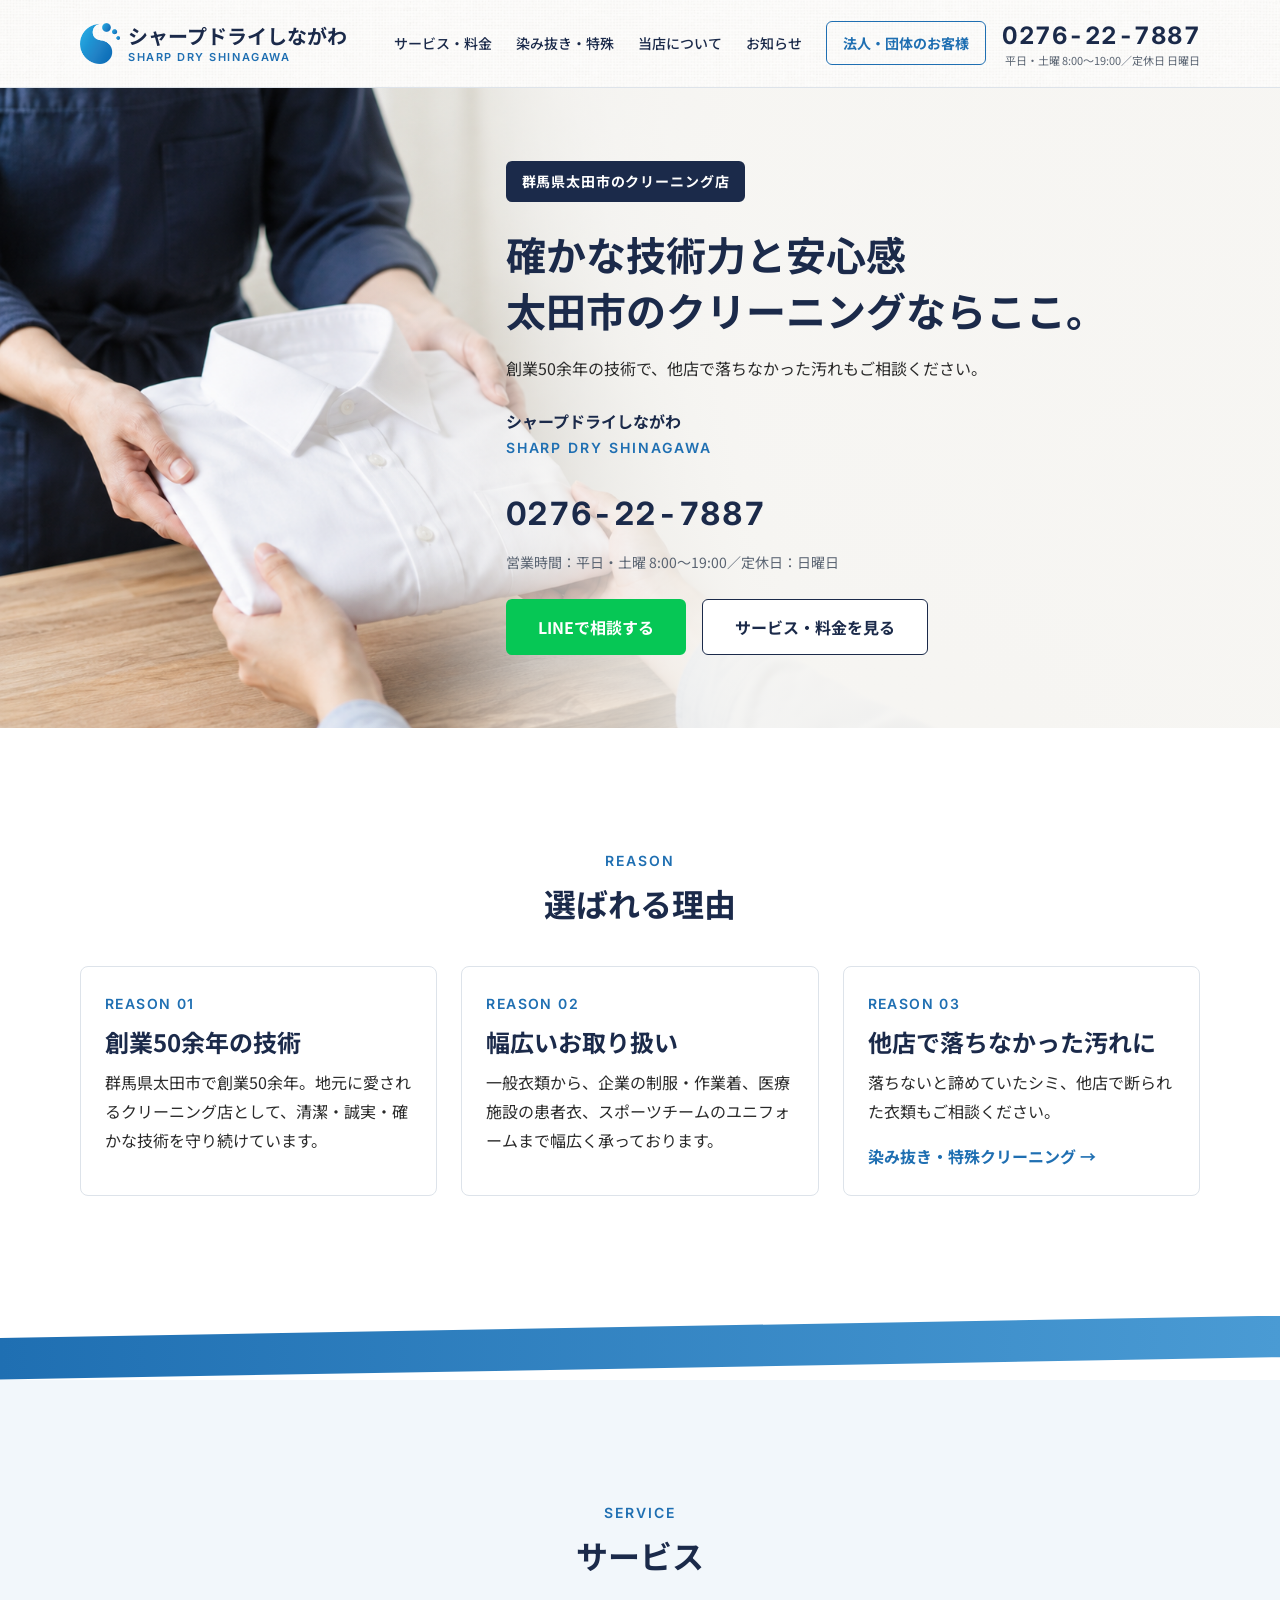
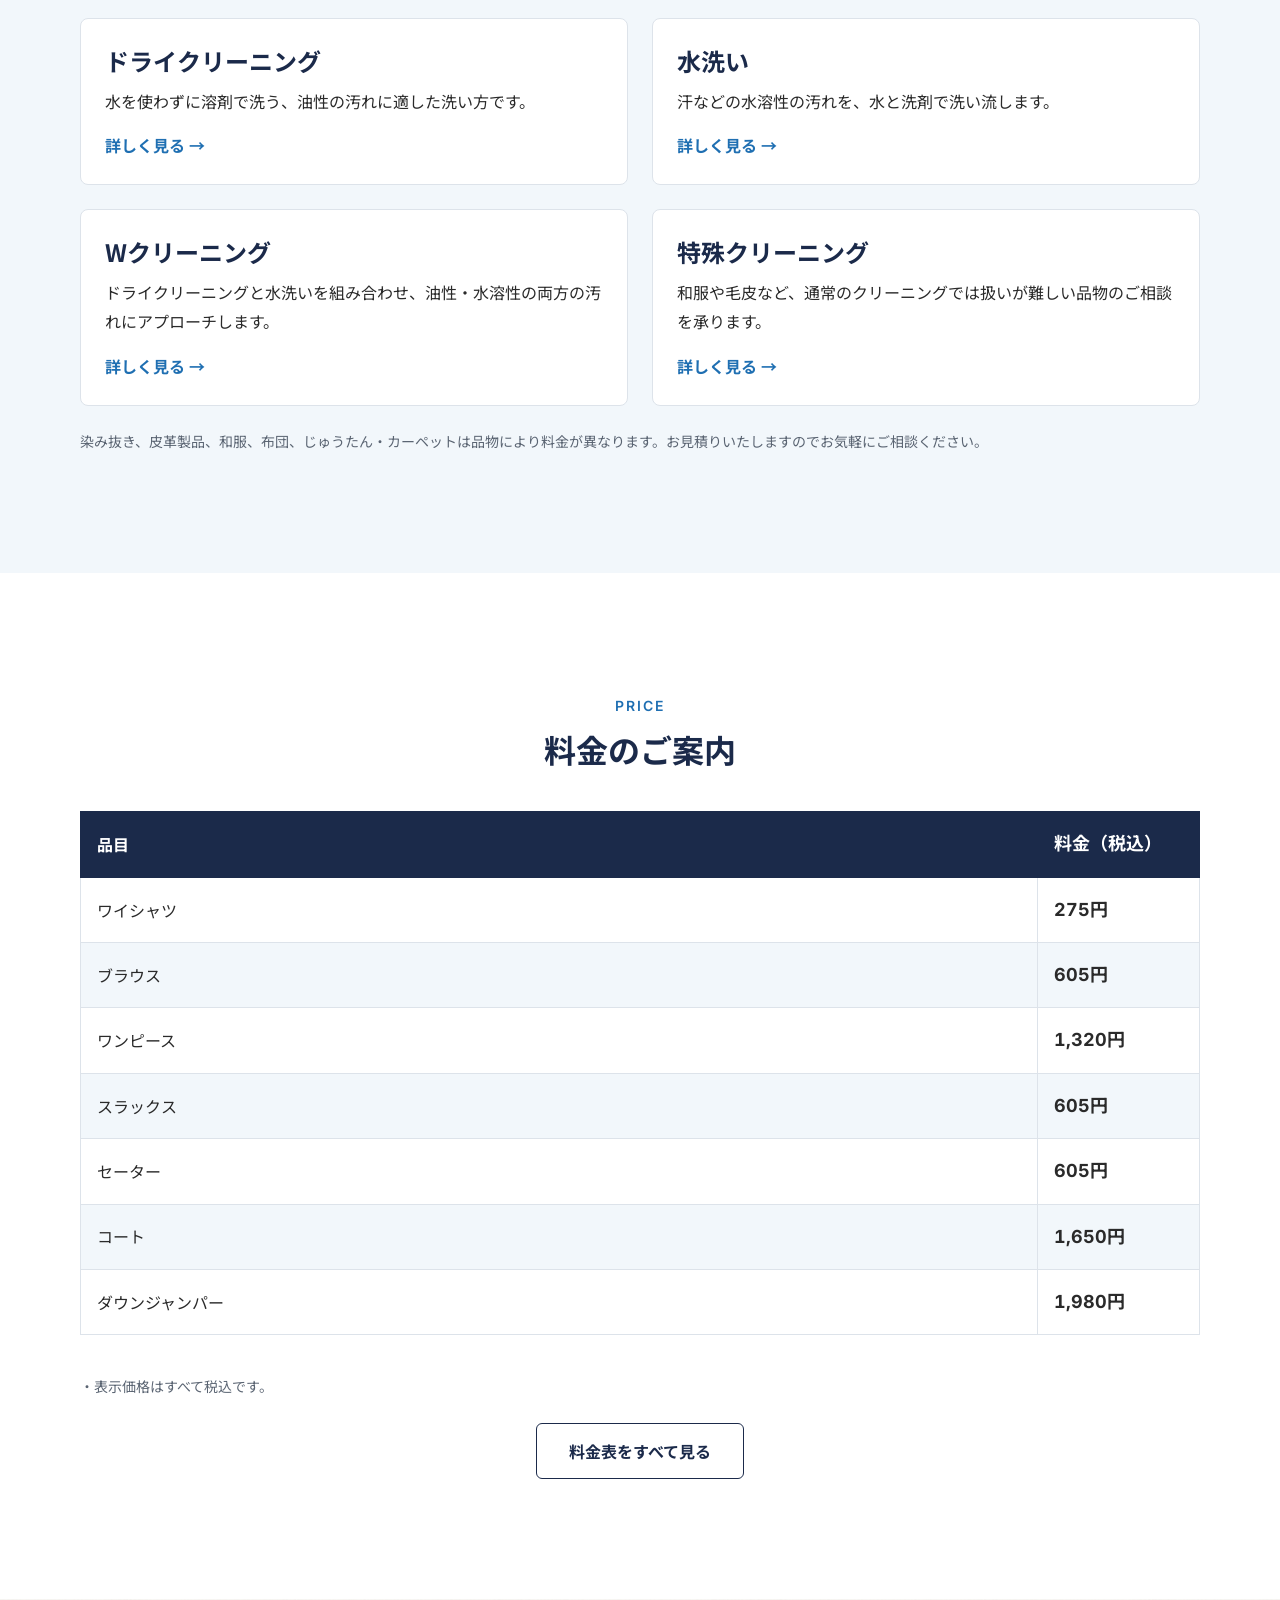
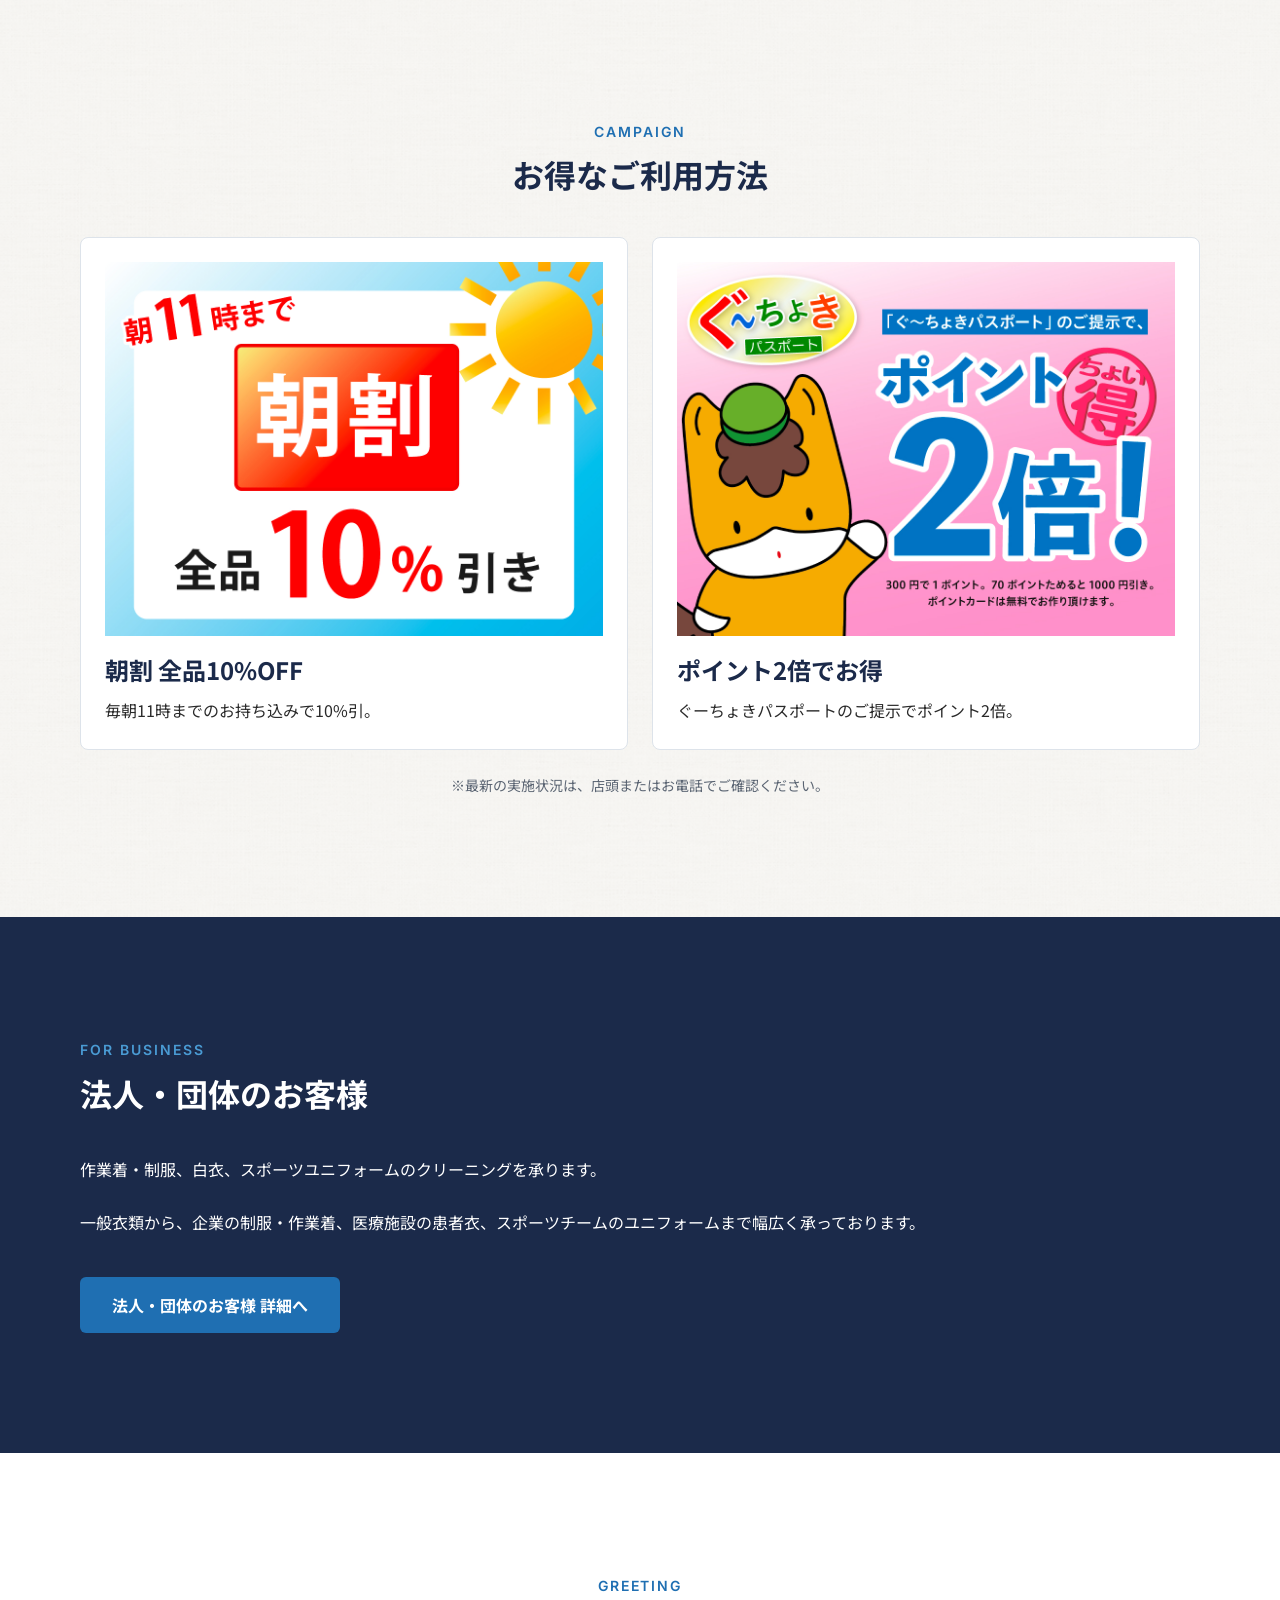
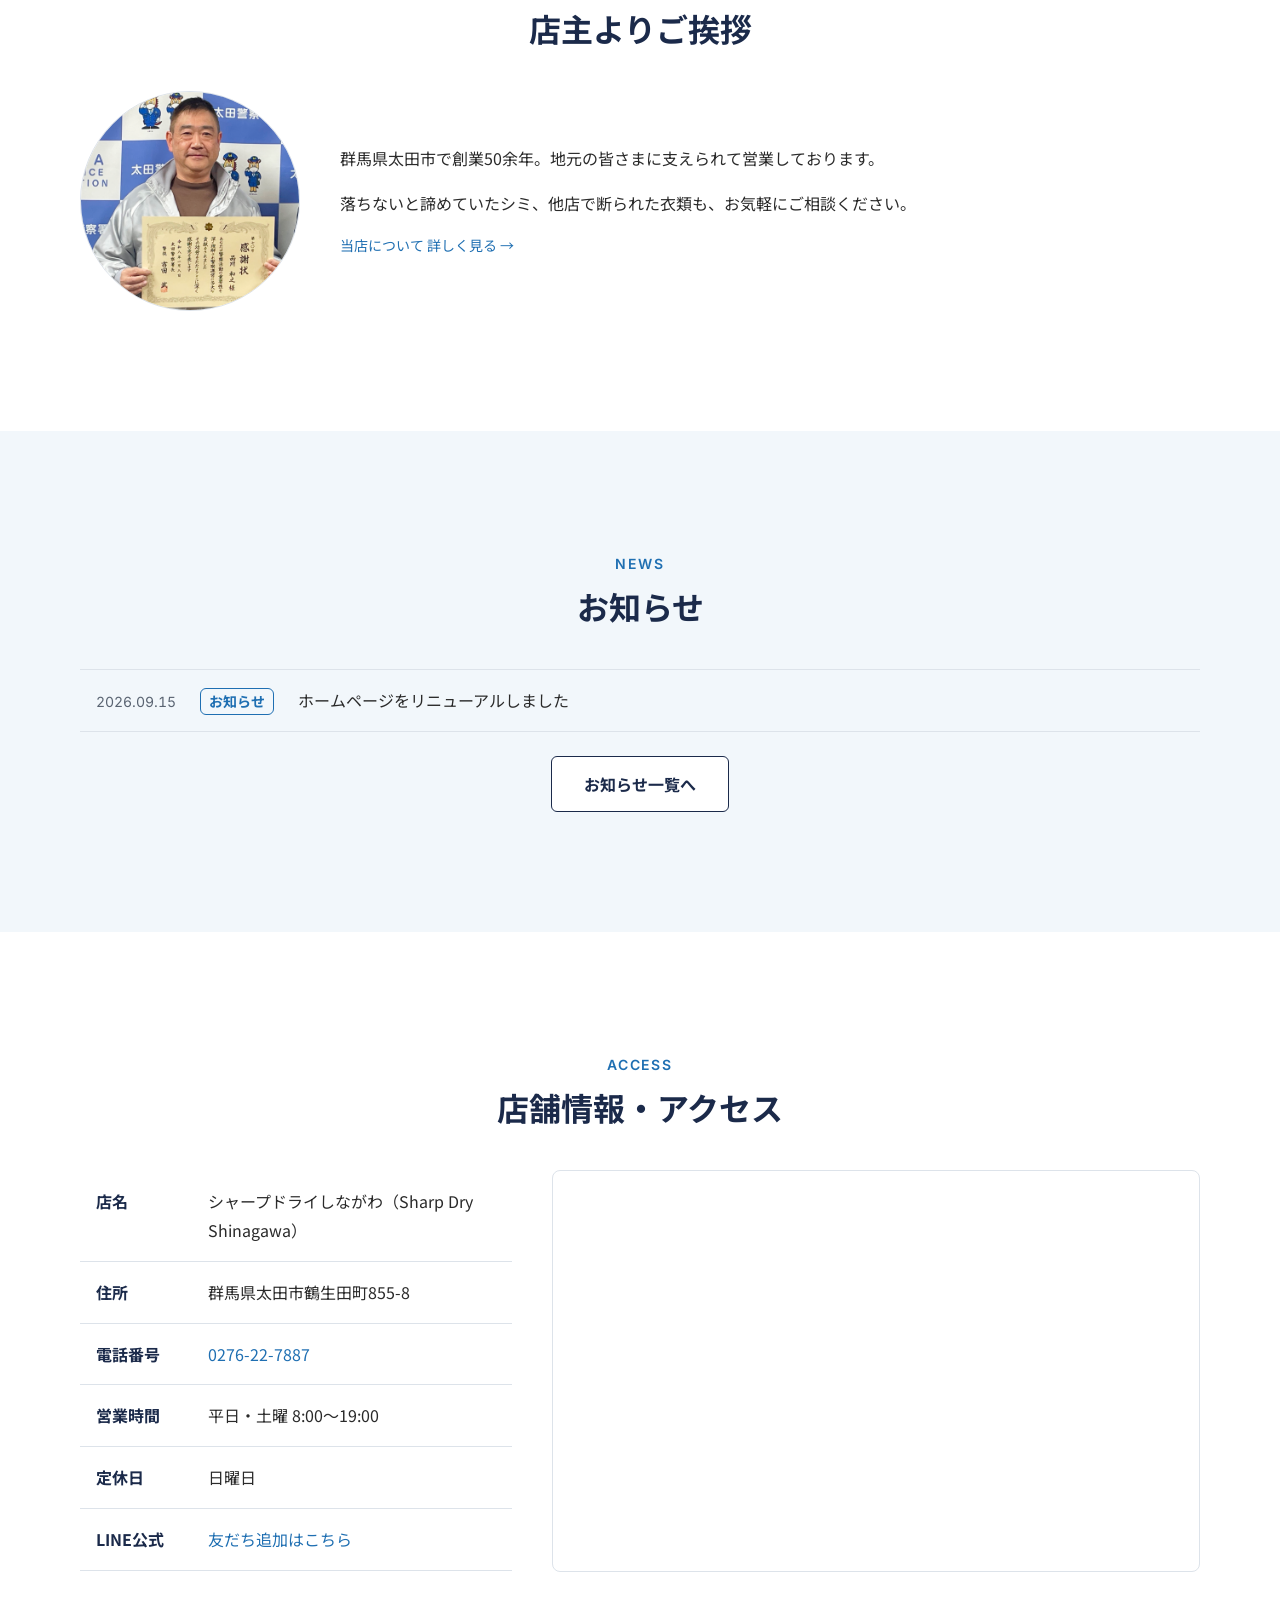
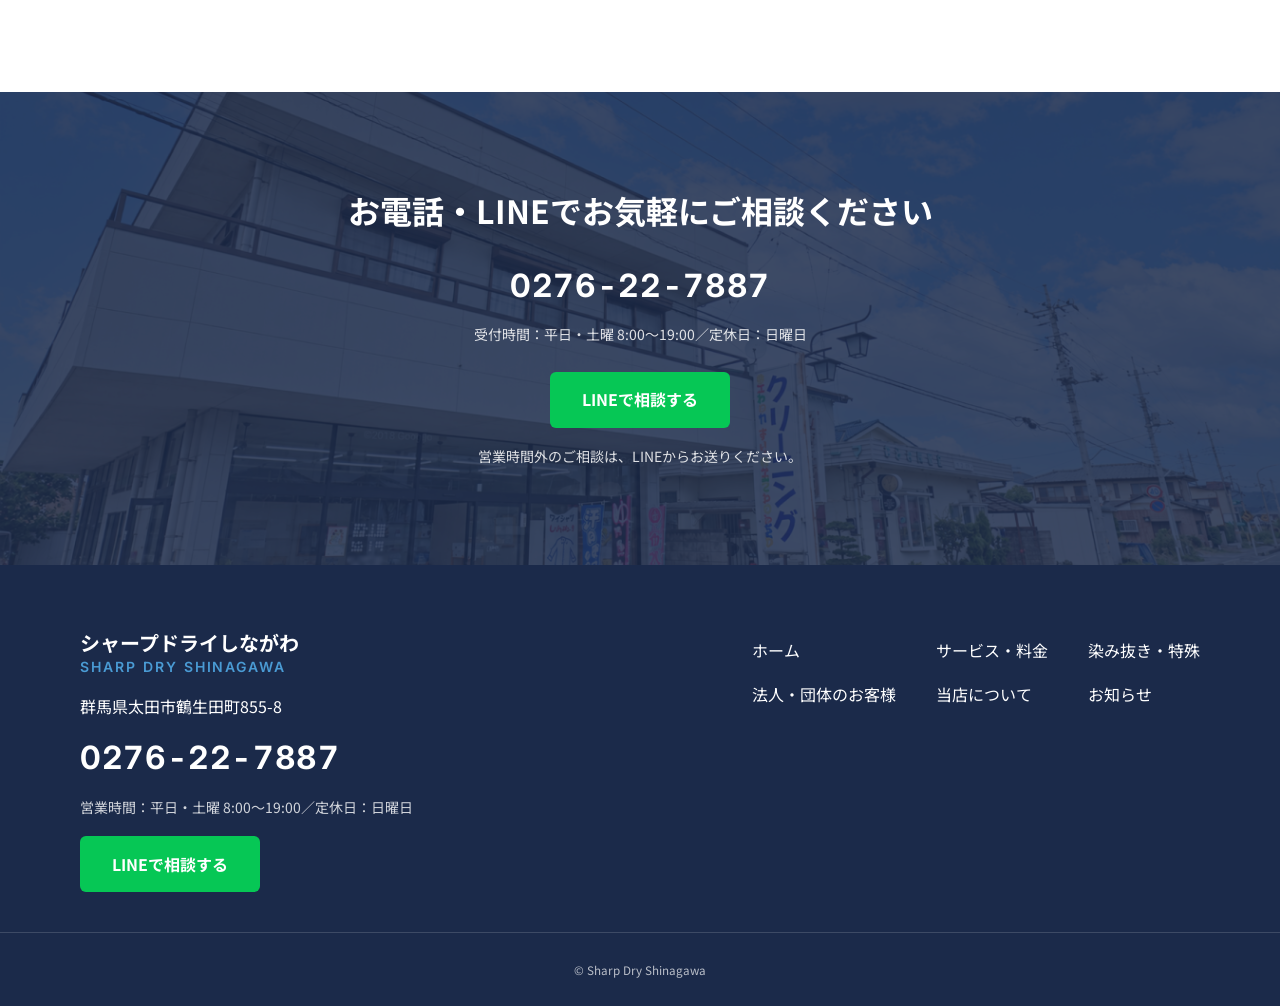
==== commit 968f9181: "ヘッダーにシンボルマークを追加し、SPの表示を調整 - 店名の左にシンボルマークを配置（全7ページ） - グローバルナビの文字サイズを16pxから14pxへ縮小 - SPの電話ボタンを文字から pho" ====
--- a/index.html
+++ b/index.html
@@ -3,6 +3,8 @@
 <head>
   <meta charset="UTF-8">
   <meta name="viewport" content="width=device-width, initial-scale=1">
+  <!-- TODO: 公開前に削除 — プレビュー用の検索避け。本番公開時はこの1行と robots.txt の Disallow を外す -->
+  <meta name="robots" content="noindex, nofollow">
   <title>シャープドライしながわ｜群馬県太田市のクリーニング店</title>
   <meta name="description" content="群馬県太田市のクリーニング店シャープドライしながわ。創業50余年の技術で、他店で落ちなかった汚れもご相談ください。作業着・ユニフォームなど法人・団体のクリーニングも承ります。">
   <link rel="canonical" href="https://sharp-dry-shinagawa.com/">
@@ -21,16 +23,16 @@
   <meta name="twitter:card" content="summary_large_image">
 
   <!-- ファビコン -->
-  <link rel="icon" type="image/png" href="/images/symbol_mark.png">
-  <link rel="apple-touch-icon" href="/images/symbol_mark.png">
+  <link rel="icon" type="image/png" href="images/symbol_mark.png">
+  <link rel="apple-touch-icon" href="images/symbol_mark.png">
 
   <!-- フォント -->
   <link rel="preconnect" href="https://fonts.googleapis.com">
   <link rel="preconnect" href="https://fonts.gstatic.com" crossorigin>
   <link href="https://fonts.googleapis.com/css2?family=Inter:wght@600;700&family=Noto+Sans+JP:wght@400;500;700&display=swap" rel="stylesheet">
 
-  <link rel="stylesheet" href="/css/style.css">
-  <script src="/js/main.js" defer></script>
+  <link rel="stylesheet" href="css/style.css">
+  <script src="js/main.js" defer></script>
 
   <!-- GA4 -->
   <!-- TODO: 要確認 — GA4測定ID（発行後に G-XXXXXXXXXX を差し替え） -->
@@ -75,30 +77,35 @@
   <!-- TODO: 要確認 — ロゴのリニューアル可否（確定までテキストロゴで実装） -->
   <header class="header js-header">
     <div class="header__inner l-container">
-      <a class="header__logo" href="/">
-        <span class="header__logo-ja">シャープドライしながわ</span>
-        <span class="header__logo-en">Sharp Dry Shinagawa</span>
+      <a class="header__logo" href="./">
+        <img class="header__logo-mark" src="images/symbol_mark.png" alt="" width="600" height="612">
+        <span class="header__logo-text">
+          <span class="header__logo-ja">シャープドライしながわ</span>
+          <span class="header__logo-en">Sharp Dry Shinagawa</span>
+        </span>
       </a>
       <div class="header__right">
         <nav class="gnav" id="global-nav" aria-label="グローバルナビゲーション">
           <ul class="gnav__list">
-            <li><a class="gnav__link" href="/service/">サービス・料金</a></li>
-            <li><a class="gnav__link" href="/special/">染み抜き・特殊</a></li>
-            <li><a class="gnav__link" href="/about/">当店について</a></li>
-            <li><a class="gnav__link" href="/news/">お知らせ</a></li>
-            <li><a class="gnav__link gnav__link--business" href="/business/">法人・団体のお客様</a></li>
+            <li><a class="gnav__link" href="service/">サービス・料金</a></li>
+            <li><a class="gnav__link" href="special/">染み抜き・特殊</a></li>
+            <li><a class="gnav__link" href="about/">当店について</a></li>
+            <li><a class="gnav__link" href="news/">お知らせ</a></li>
+            <li><a class="gnav__link gnav__link--business" href="business/">法人・団体のお客様</a></li>
           </ul>
           <div class="gnav__cta">
             <a class="btn btn--primary" href="tel:0276227887">電話をかける（0276-22-7887）</a>
             <a class="btn btn--line" href="https://line.me/ti/p/KvLonp_9hh" target="_blank" rel="noopener">LINEで相談する</a>
-            <p class="gnav__cta-note">営業時間：平日・土曜 8:00〜19:30／定休日：日曜日</p>
+            <p class="gnav__cta-note">営業時間：平日・土曜 8:00〜19:00／定休日：日曜日</p>
           </div>
         </nav>
         <div class="header__tel u-pc-only">
           <a class="tel-link" href="tel:0276227887">0276-22-7887</a>
-          <p class="header__tel-note">平日・土曜 8:00〜19:30／定休日 日曜日</p>
-        </div>
-        <a class="header__sp-tel u-sp-only" href="tel:0276227887">電話する</a>
+          <p class="header__tel-note">平日・土曜 8:00〜19:00／定休日 日曜日</p>
+        </div>
+        <a class="header__sp-tel u-sp-only" href="tel:0276227887" aria-label="電話をかける 0276-22-7887">
+          <img src="images/phone.svg" alt="" width="24" height="24">
+        </a>
         <button class="menu-toggle js-menu-toggle u-sp-only" type="button" aria-controls="global-nav" aria-expanded="false">
           <span class="menu-toggle__bar"></span>
           <span class="menu-toggle__bar"></span>
@@ -121,10 +128,10 @@
           <p class="fv__sub">創業50余年の技術で、他店で落ちなかった汚れもご相談ください。</p>
           <p class="fv__shop">シャープドライしながわ<span class="fv__shop-en">Sharp Dry Shinagawa</span></p>
           <p class="fv__tel"><a class="tel-link" href="tel:0276227887">0276-22-7887</a></p>
-          <p class="fv__hours">営業時間：平日・土曜 8:00〜19:30／定休日：日曜日</p>
+          <p class="fv__hours">営業時間：平日・土曜 8:00〜19:00／定休日：日曜日</p>
           <div class="fv__actions">
             <a class="btn btn--line" href="https://line.me/ti/p/KvLonp_9hh" target="_blank" rel="noopener">LINEで相談する</a>
-            <a class="btn btn--secondary" href="/service/">サービス・料金を見る</a>
+            <a class="btn btn--secondary" href="service/">サービス・料金を見る</a>
           </div>
         </div>
       </div>
@@ -153,7 +160,7 @@
             <p class="card__en">Reason 03</p>
             <h3 class="card__title">他店で落ちなかった汚れに</h3>
             <p class="card__text">落ちないと諦めていたシミ、他店で断られた衣類もご相談ください。</p>
-            <p class="card__text"><a class="card__link" href="/special/">染み抜き・特殊クリーニング</a></p>
+            <p class="card__text"><a class="card__link" href="special/">染み抜き・特殊クリーニング</a></p>
           </div>
         </div>
       </div>
@@ -172,22 +179,22 @@
           <div class="card">
             <h3 class="card__title">ドライクリーニング</h3>
             <p class="card__text">水を使わずに溶剤で洗う、油性の汚れに適した洗い方です。</p>
-            <p class="card__text"><a class="card__link" href="/service/">詳しく見る</a></p>
+            <p class="card__text"><a class="card__link" href="service/">詳しく見る</a></p>
           </div>
           <div class="card">
             <h3 class="card__title">水洗い</h3>
             <p class="card__text">汗などの水溶性の汚れを、水と洗剤で洗い流します。</p>
-            <p class="card__text"><a class="card__link" href="/service/">詳しく見る</a></p>
+            <p class="card__text"><a class="card__link" href="service/">詳しく見る</a></p>
           </div>
           <div class="card">
             <h3 class="card__title">Wクリーニング</h3>
             <p class="card__text">ドライクリーニングと水洗いを組み合わせ、油性・水溶性の両方の汚れにアプローチします。</p>
-            <p class="card__text"><a class="card__link" href="/service/">詳しく見る</a></p>
+            <p class="card__text"><a class="card__link" href="service/">詳しく見る</a></p>
           </div>
           <div class="card">
             <h3 class="card__title">特殊クリーニング</h3>
             <p class="card__text">和服や毛皮など、通常のクリーニングでは扱いが難しい品物のご相談を承ります。</p>
-            <p class="card__text"><a class="card__link" href="/special/">詳しく見る</a></p>
+            <p class="card__text"><a class="card__link" href="special/">詳しく見る</a></p>
           </div>
         </div>
         <p class="note mt-3">染み抜き、皮革製品、和服、布団、じゅうたん・カーペットは品物により料金が異なります。お見積りいたしますのでお気軽にご相談ください。</p>
@@ -223,7 +230,7 @@
         <ul class="price-notes mb-3">
           <li>・表示価格はすべて税込です。</li>
         </ul>
-        <p class="text-center"><a class="btn btn--secondary" href="/service/#price">料金表をすべて見る</a></p>
+        <p class="text-center"><a class="btn btn--secondary" href="service/#price">料金表をすべて見る</a></p>
       </div>
     </section>
 
@@ -237,13 +244,13 @@
         <div class="grid grid--2">
           <!-- TODO: 要確認 — 朝割（毎朝11時まで10%引）の継続状況 -->
           <div class="card">
-            <img src="/images/morning_discount.jpg" alt="" width="1024" height="768" loading="lazy" class="mb-2">
+            <img src="images/morning_discount.jpg" alt="" width="1024" height="768" loading="lazy" class="mb-2">
             <h3 class="card__title">朝割 全品10%OFF</h3>
             <p class="card__text">毎朝11時までのお持ち込みで10%引。</p>
           </div>
           <!-- TODO: 要確認 — ぐーちょきパスポート（提示でポイント2倍）の継続状況 -->
           <div class="card">
-            <img src="/images/double_points.jpg" alt="" width="1024" height="768" loading="lazy" class="mb-2">
+            <img src="images/double_points.jpg" alt="" width="1024" height="768" loading="lazy" class="mb-2">
             <h3 class="card__title">ポイント2倍でお得</h3>
             <p class="card__text">ぐーちょきパスポートのご提示でポイント2倍。</p>
           </div>
@@ -262,7 +269,7 @@
         <p class="lead">作業着・制服、白衣、スポーツユニフォームのクリーニングを承ります。</p>
         <!-- TODO: 掲載許諾確認後に差し替え — 実績セクション（団体名・写真） -->
         <p class="mb-4">一般衣類から、企業の制服・作業着、医療施設の患者衣、スポーツチームのユニフォームまで幅広く承っております。</p>
-        <a class="btn btn--primary" href="/business/">法人・団体のお客様 詳細へ</a>
+        <a class="btn btn--primary" href="business/">法人・団体のお客様 詳細へ</a>
       </div>
     </section>
 
@@ -275,13 +282,13 @@
         </div>
         <div class="owner">
           <div class="owner__media">
-            <img src="/images/owner.png" alt="店主" width="1024" height="1024" loading="lazy">
+            <img src="images/owner.png" alt="店主" width="1024" height="1024" loading="lazy">
           </div>
           <div class="owner__body">
             <!-- TODO: 要確認 — 店主コメントの原稿（下記は仮テキスト） -->
             <p class="mb-2">群馬県太田市で創業50余年。地元の皆さまに支えられて営業しております。</p>
             <p>落ちないと諦めていたシミ、他店で断られた衣類も、お気軽にご相談ください。</p>
-            <p class="note mt-2"><a href="/about/">当店について 詳しく見る →</a></p>
+            <p class="note mt-2"><a href="about/">当店について 詳しく見る →</a></p>
           </div>
         </div>
       </div>
@@ -304,7 +311,7 @@
             </div>
           </li>
         </ul>
-        <p class="text-center"><a class="btn btn--secondary" href="/news/">お知らせ一覧へ</a></p>
+        <p class="text-center"><a class="btn btn--secondary" href="news/">お知らせ一覧へ</a></p>
       </div>
     </section>
 
@@ -342,7 +349,7 @@
                 </tr>
                 <tr>
                   <th scope="row">営業時間</th>
-                  <td>平日・土曜 8:00〜19:30</td>
+                  <td>平日・土曜 8:00〜19:00</td>
                 </tr>
                 <tr>
                   <th scope="row">定休日</th>
@@ -366,7 +373,7 @@
       <div class="l-container">
         <h2 class="cta-block__title">お電話・LINEでお気軽にご相談ください</h2>
         <p class="cta-block__tel"><a class="tel-link tel-link--invert" href="tel:0276227887">0276-22-7887</a></p>
-        <p class="cta-block__hours">受付時間：平日・土曜 8:00〜19:30／定休日：日曜日</p>
+        <p class="cta-block__hours">受付時間：平日・土曜 8:00〜19:00／定休日：日曜日</p>
         <div class="cta-block__actions">
           <a class="btn btn--line" href="https://line.me/ti/p/KvLonp_9hh" target="_blank" rel="noopener">LINEで相談する</a>
         </div>
@@ -384,17 +391,17 @@
         <p class="footer__name">シャープドライしながわ<span class="footer__name-en">Sharp Dry Shinagawa</span></p>
         <p class="footer__address">群馬県太田市鶴生田町855-8</p>
         <p class="footer__tel"><a class="tel-link tel-link--invert" href="tel:0276227887">0276-22-7887</a></p>
-        <p class="footer__hours">営業時間：平日・土曜 8:00〜19:30／定休日：日曜日</p>
+        <p class="footer__hours">営業時間：平日・土曜 8:00〜19:00／定休日：日曜日</p>
         <p class="footer__line"><a class="btn btn--line" href="https://line.me/ti/p/KvLonp_9hh" target="_blank" rel="noopener">LINEで相談する</a></p>
       </div>
       <nav class="footer__nav" aria-label="フッターナビゲーション">
         <ul>
-          <li><a href="/">ホーム</a></li>
-          <li><a href="/service/">サービス・料金</a></li>
-          <li><a href="/special/">染み抜き・特殊</a></li>
-          <li><a href="/business/">法人・団体のお客様</a></li>
-          <li><a href="/about/">当店について</a></li>
-          <li><a href="/news/">お知らせ</a></li>
+          <li><a href="./">ホーム</a></li>
+          <li><a href="service/">サービス・料金</a></li>
+          <li><a href="special/">染み抜き・特殊</a></li>
+          <li><a href="business/">法人・団体のお客様</a></li>
+          <li><a href="about/">当店について</a></li>
+          <li><a href="news/">お知らせ</a></li>
         </ul>
       </nav>
     </div>
--- a/css/style.css
+++ b/css/style.css
@@ -344,6 +344,7 @@
   letter-spacing: 0.02em;
   color: var(--color-tel);
   text-decoration: none;
+  white-space: nowrap;
 }
 
 .tel-link:hover {
@@ -658,8 +659,8 @@
 
 .header__logo {
   display: flex;
-  flex-direction: column;
-  justify-content: center;
+  align-items: center;
+  gap: var(--space-1);
   min-height: 44px;
   color: var(--color-navy);
   text-decoration: none;
@@ -670,9 +671,22 @@
   text-decoration: none;
 }
 
+.header__logo-mark {
+  width: 40px;
+  height: auto;
+  flex-shrink: 0;
+}
+
+.header__logo-text {
+  display: flex;
+  flex-direction: column;
+  justify-content: center;
+}
+
 .header__logo-ja {
   font-size: var(--fs-h4);
   font-weight: 700;
+  white-space: nowrap;
 }
 
 .header__logo-en {
@@ -682,6 +696,7 @@
   letter-spacing: 0.14em;
   text-transform: uppercase;
   color: var(--color-blue);
+  white-space: nowrap;
 }
 
 .header__right {
@@ -705,20 +720,24 @@
   color: var(--color-text-sub);
 }
 
-/* SP: ヘッダー内 電話ボタン（メニュー開時も常時表示） */
+/* SP: ヘッダー内 電話ボタン（メニュー開時も常時表示）
+   アイコンのみ。代替テキストは a の aria-label が担う */
 .header__sp-tel {
   display: inline-flex;
   align-items: center;
   justify-content: center;
-  min-width: 44px;
-  min-height: 44px;
-  padding: 0 var(--space-2);
+  width: 44px;
+  height: 44px;
+  flex-shrink: 0;
   border-radius: var(--radius-btn);
   background: var(--color-blue);
   color: var(--color-text-invert);
-  font-size: var(--fs-note);
-  font-weight: 700;
   text-decoration: none;
+}
+
+.header__sp-tel img {
+  width: 24px;
+  height: 24px;
 }
 
 .header__sp-tel:hover {
@@ -726,16 +745,18 @@
   filter: brightness(0.9);
 }
 
-/* ハンバーガー */
+/* ハンバーガー
+   display は .u-sp-only 側が持つ（PCで none、SPで inline-flex）。
+   ここで display を指定すると PC でも表示されてしまうので指定しない */
 .menu-toggle {
   position: relative;
-  display: inline-flex;
   flex-direction: column;
   align-items: center;
   justify-content: center;
   gap: 5px;
   width: 44px;
   height: 44px;
+  flex-shrink: 0;
   border-radius: var(--radius-btn);
 }
 
@@ -759,6 +780,34 @@
   transform: translateY(-7px) rotate(-45deg);
 }
 
+@media (max-width: 768px) {
+  /* SP: ロゴを1行に保つ。画面幅に応じて縮め、狭い端末でも折り返さない */
+  .header__inner {
+    gap: var(--space-1);
+  }
+
+  .header__right {
+    gap: var(--space-1);
+  }
+
+  .header__logo {
+    min-width: 0;
+  }
+
+  .header__logo-mark {
+    width: 30px;
+  }
+
+  .header__logo-ja {
+    font-size: clamp(13px, 3.9vw, 16px);
+  }
+
+  .header__logo-en {
+    font-size: clamp(8px, 2.4vw, 11px);
+    letter-spacing: 0.1em;
+  }
+}
+
 /* グローバルナビ */
 .gnav__list {
   display: flex;
@@ -770,9 +819,11 @@
   display: inline-flex;
   align-items: center;
   min-height: 44px;
+  font-size: var(--fs-note);
   color: var(--color-navy);
   font-weight: 500;
   text-decoration: none;
+  white-space: nowrap;
 }
 
 .gnav__link:hover {
@@ -1328,8 +1379,11 @@
     display: block;
   }
 
+  /* button を含めないと .u-sp-only の display: block に負け、
+     ハンバーガーの flex レイアウトが外れて3本線が密着する */
   a.u-sp-only,
-  span.u-sp-only {
+  span.u-sp-only,
+  button.u-sp-only {
     display: inline-flex;
   }
 
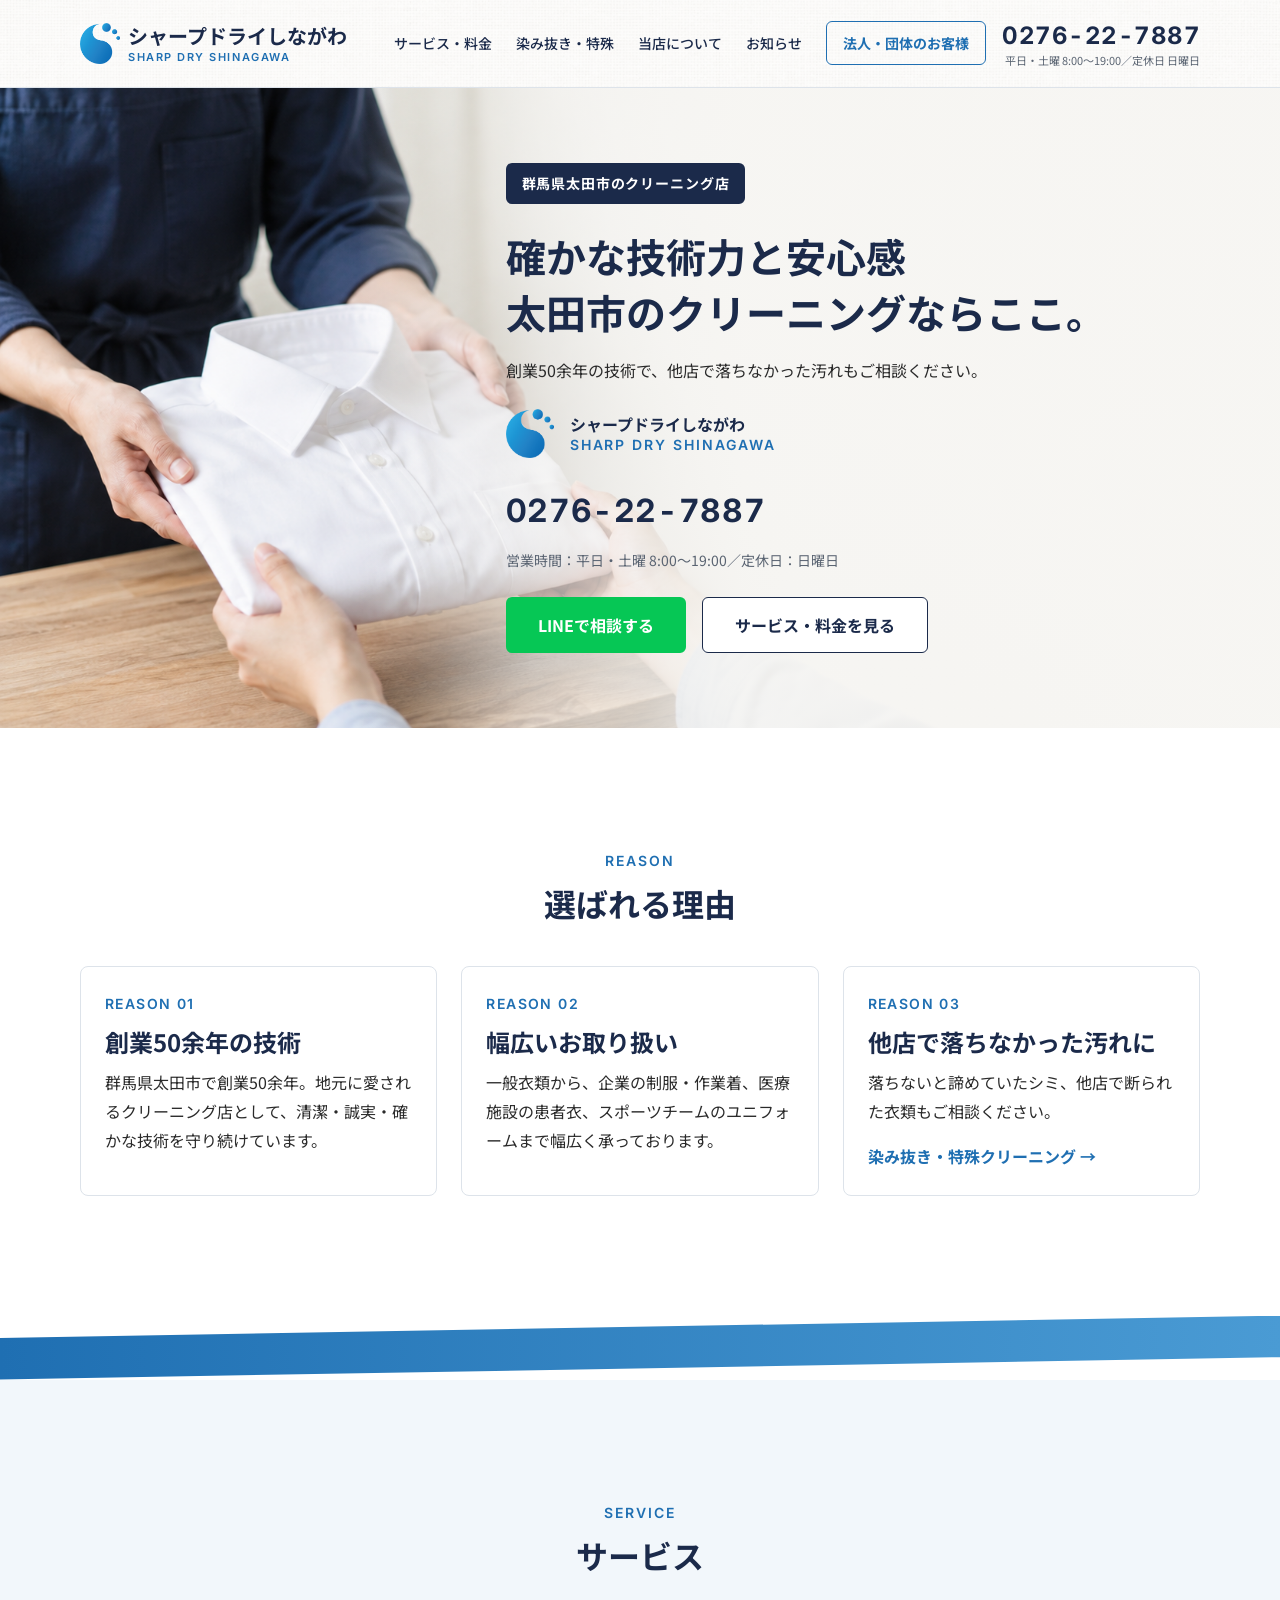
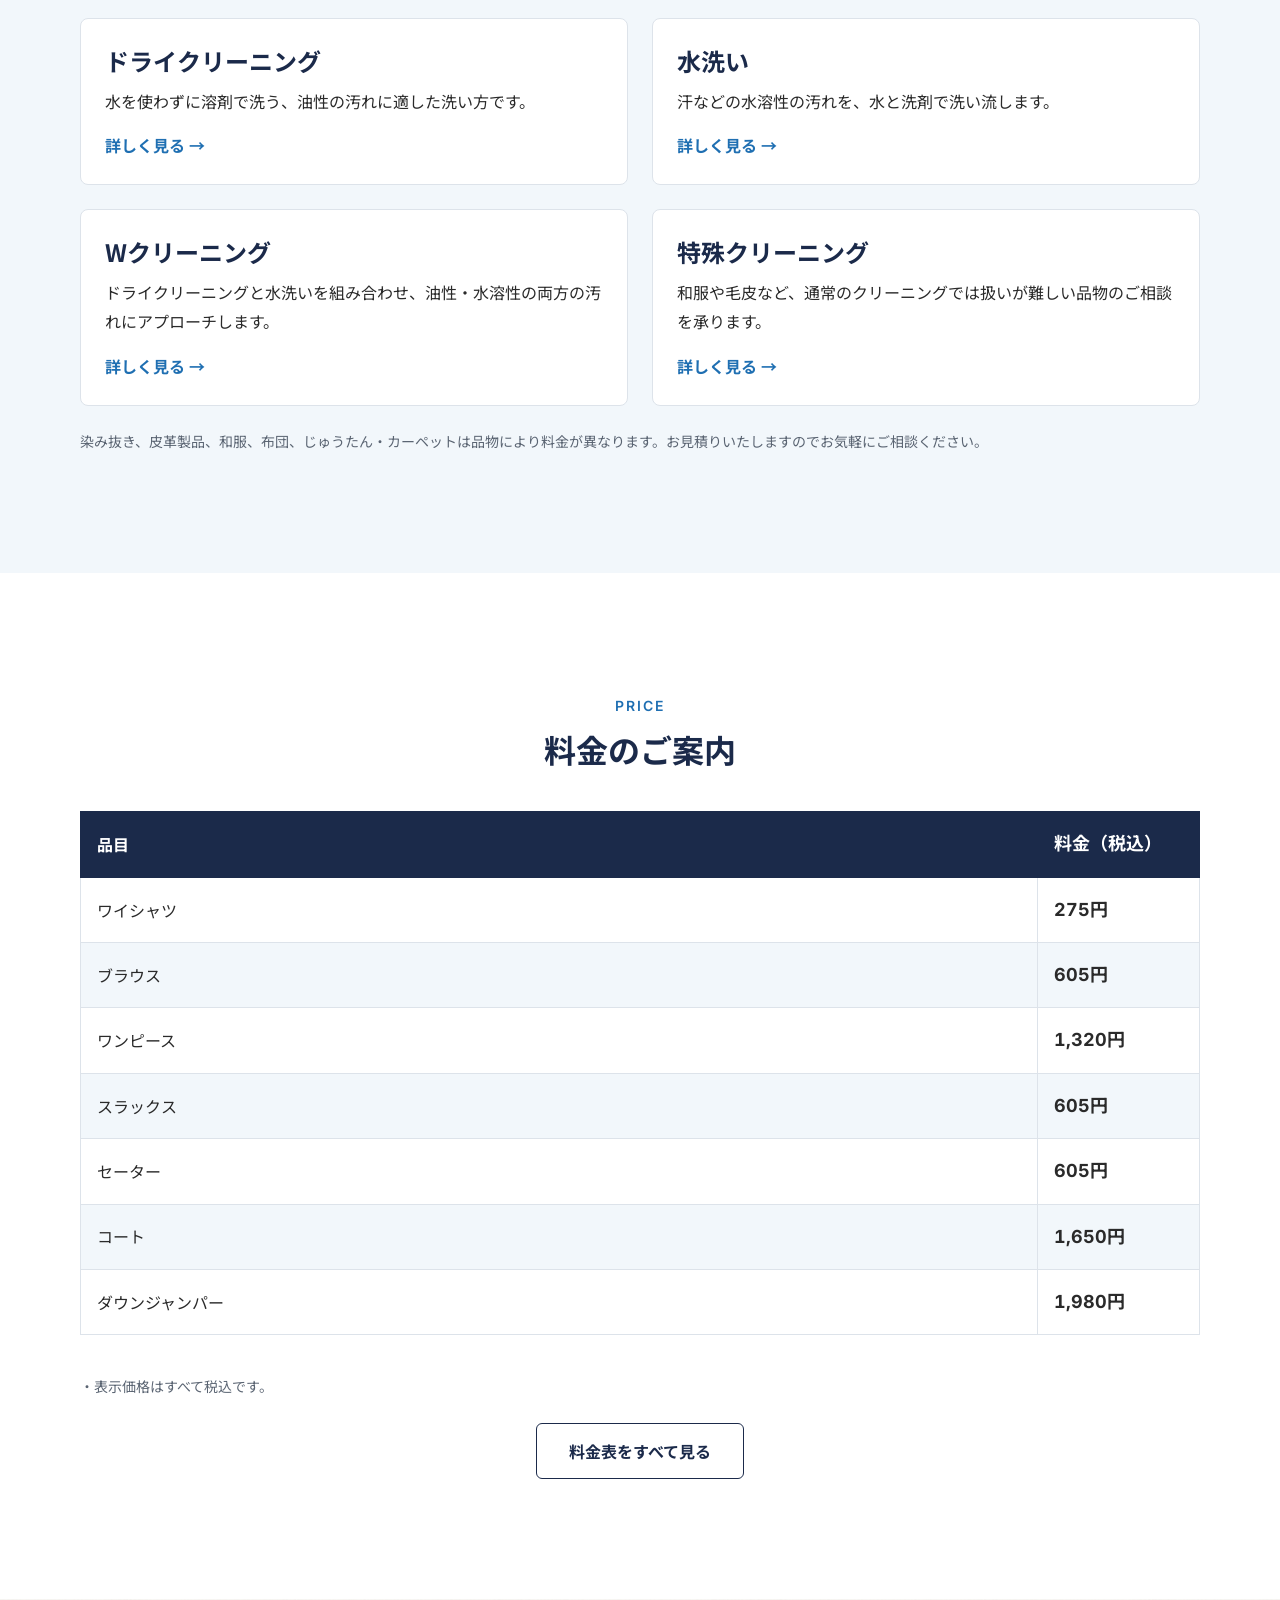
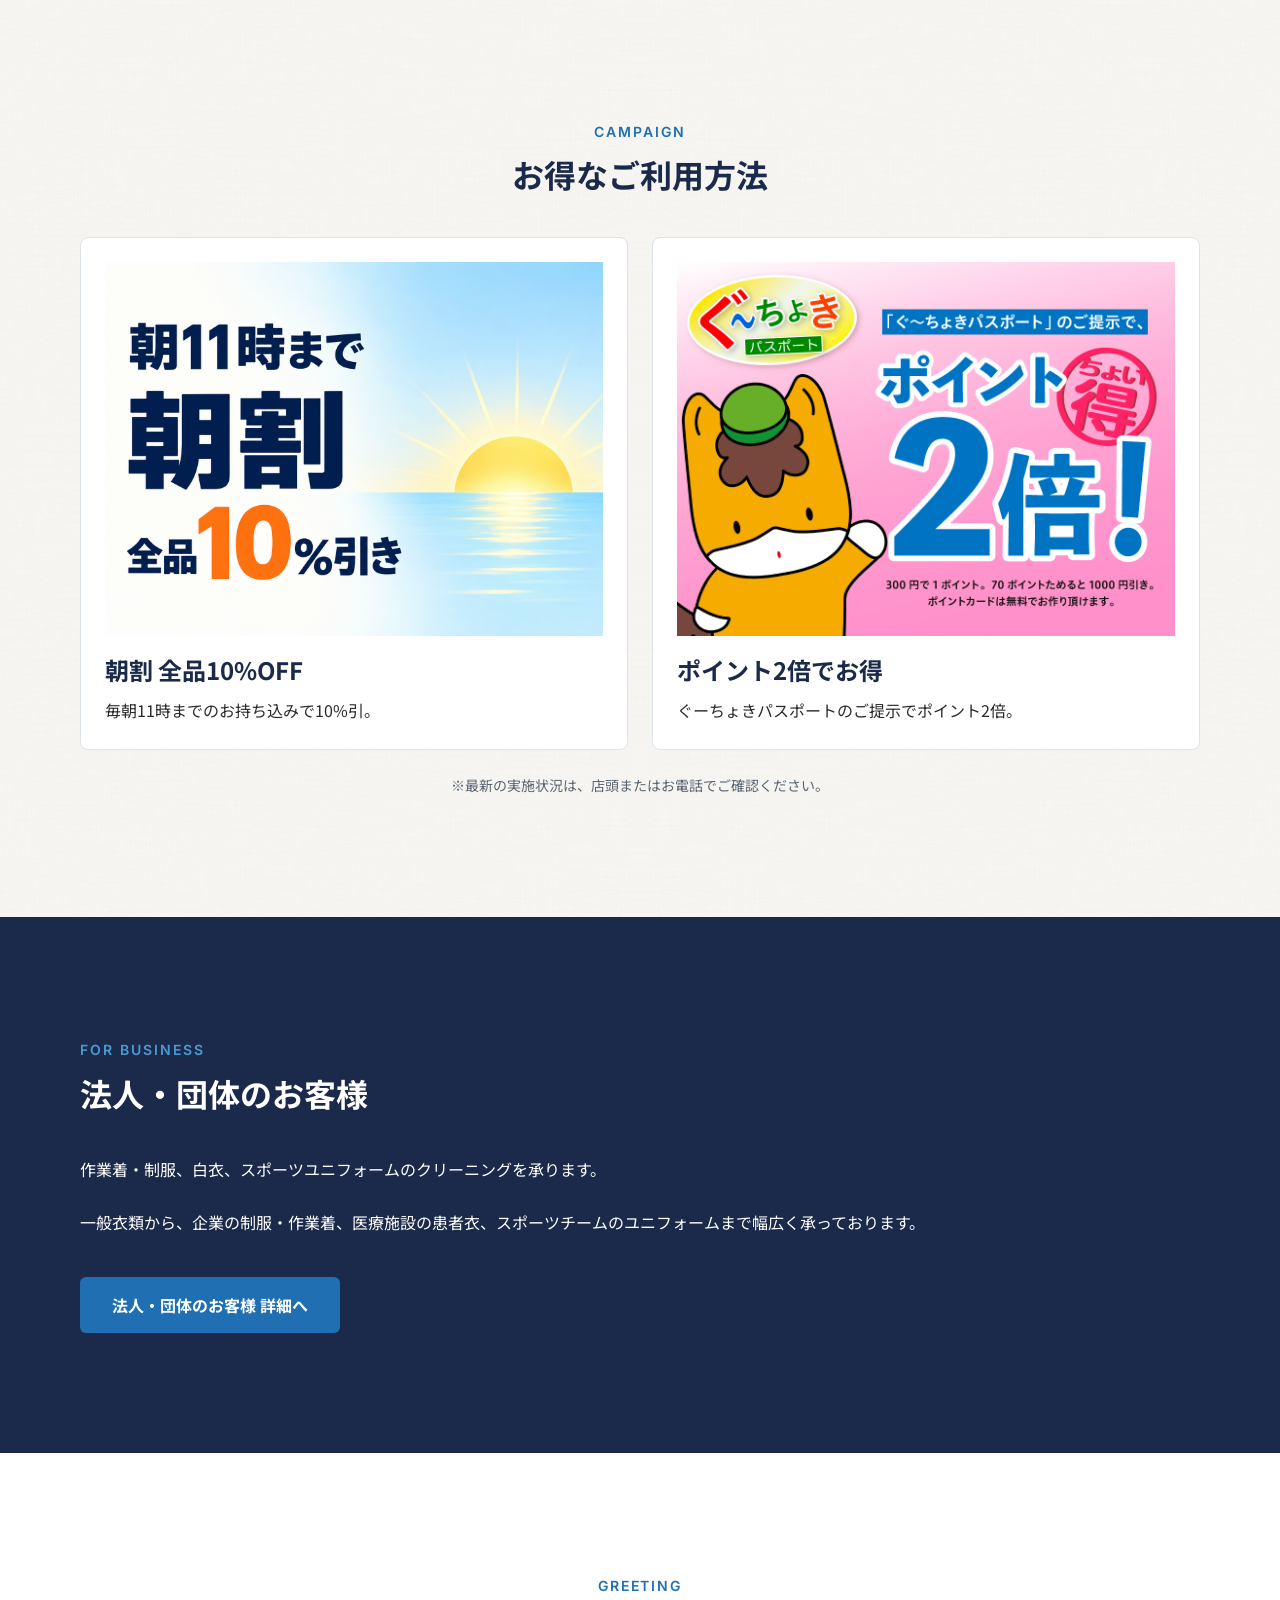
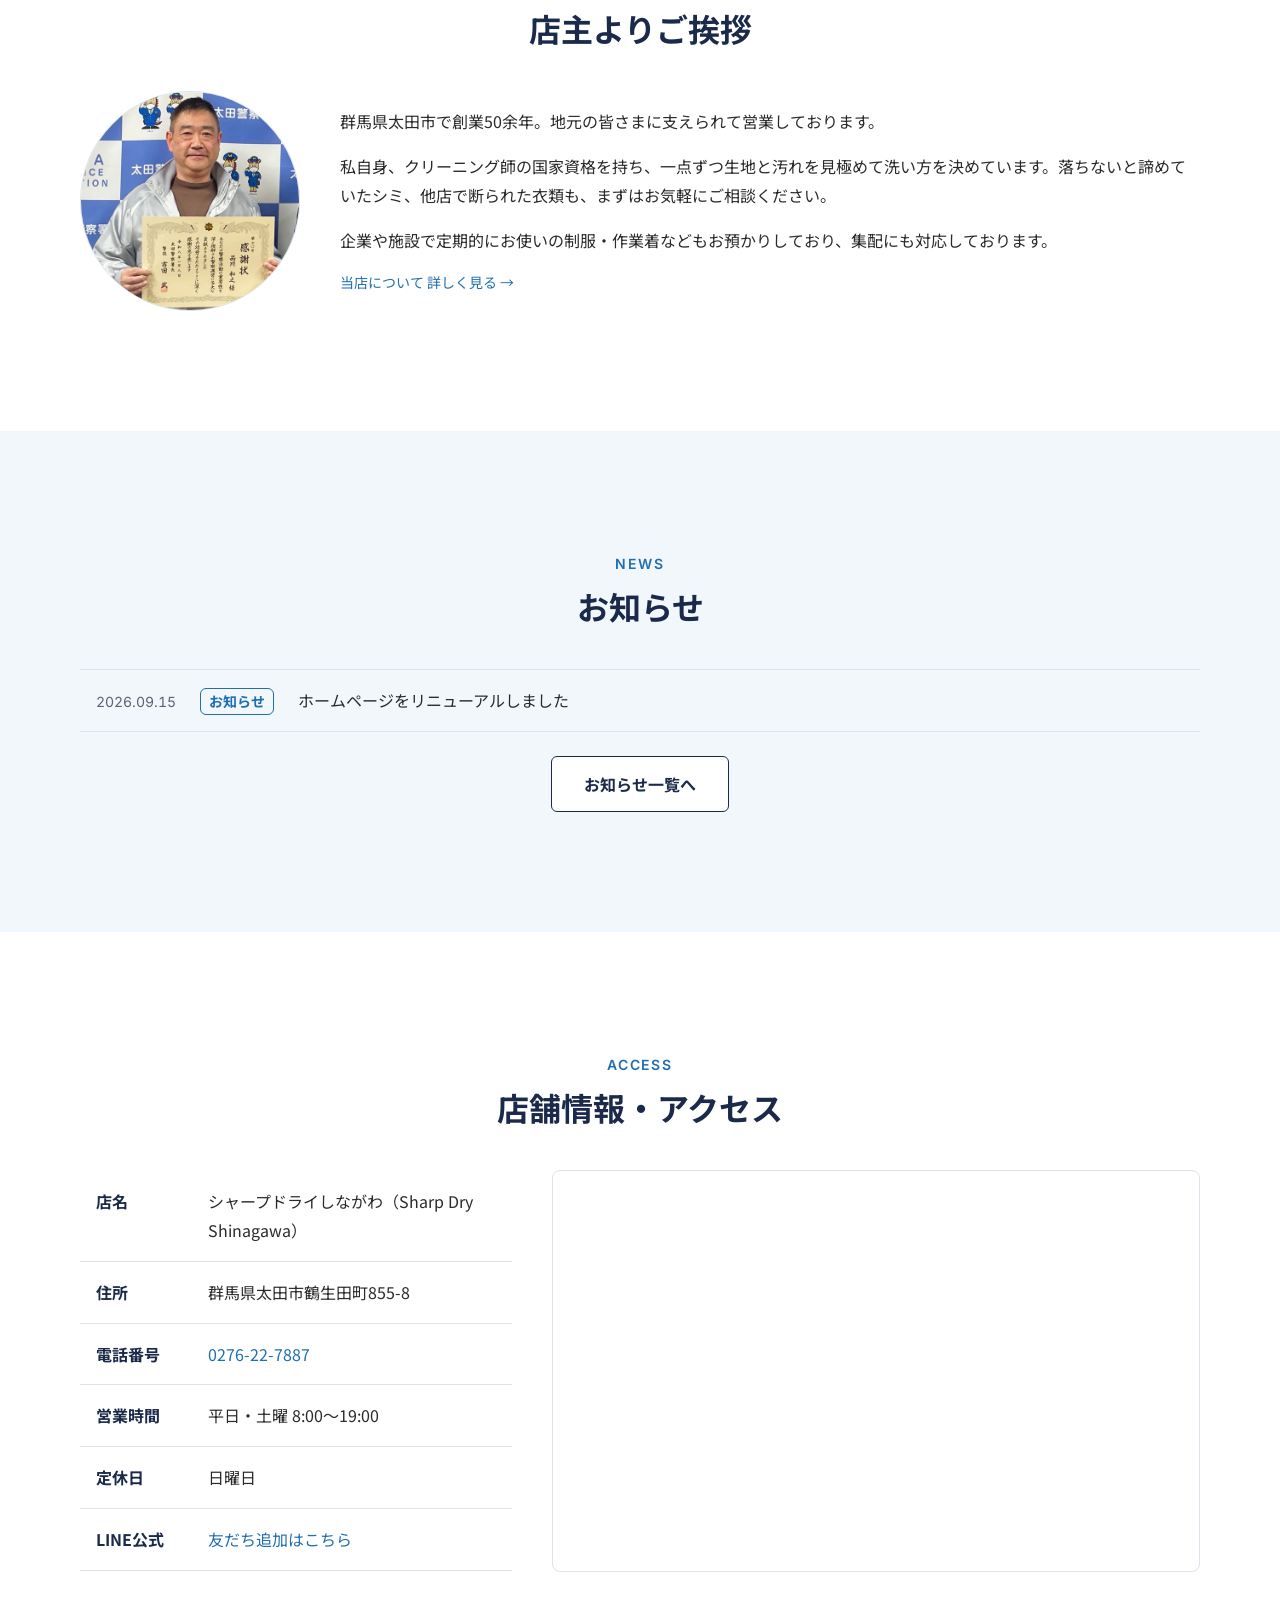
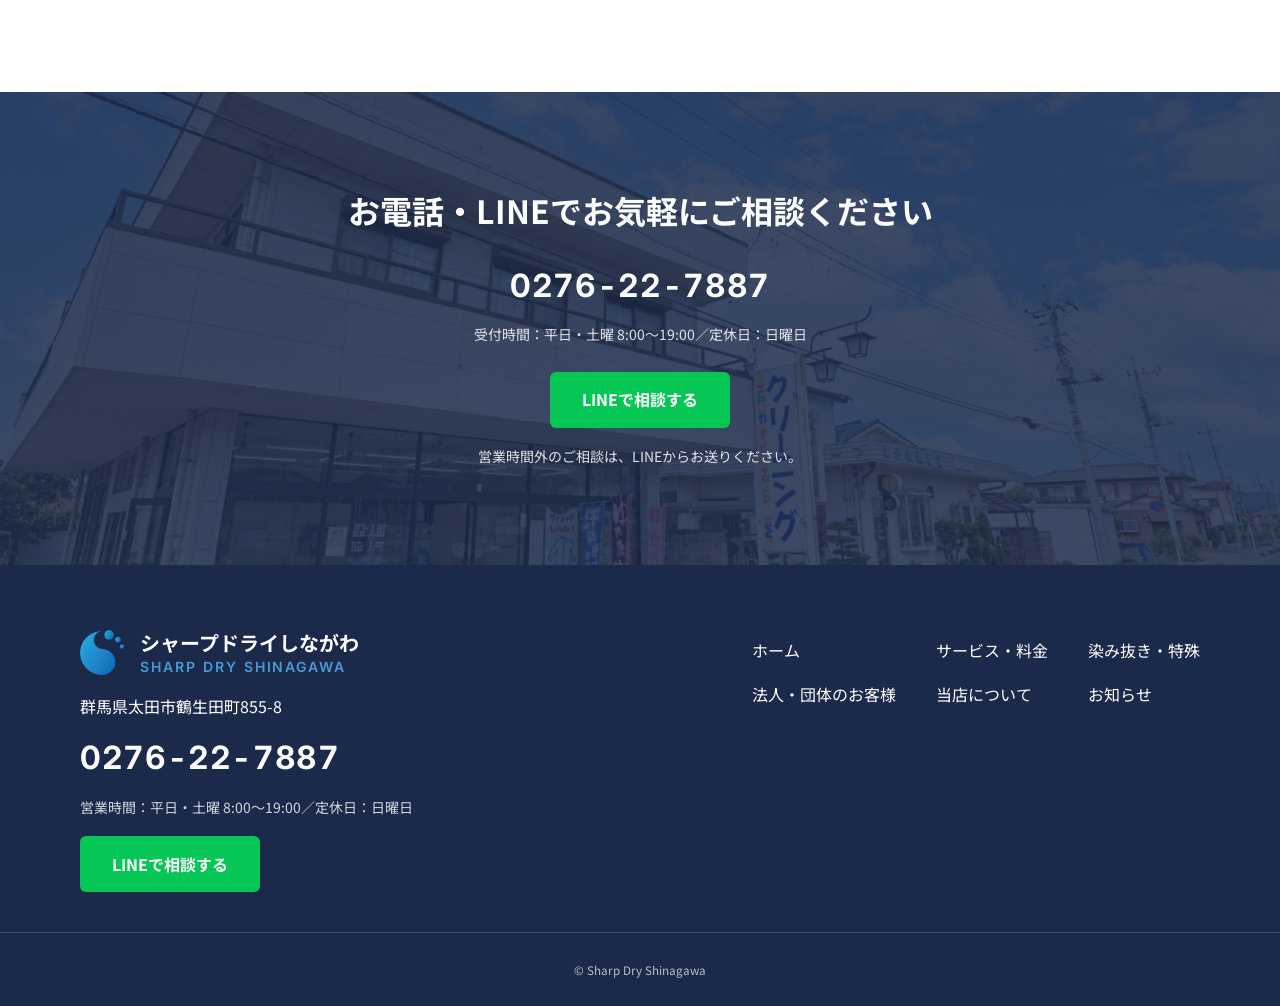
==== commit 0a765e40: "FVとフッターにシンボルマークを追加し、店主挨拶を差し替え - FVの店名の左にシンボルマークを配置（PC/SPとも横並び） - フッターの店名の左にシンボルマークを配置（全7ページ） - 店主挨拶を" ====
--- a/index.html
+++ b/index.html
@@ -126,7 +126,10 @@
           <!-- TODO: 要確認 — FVキャッチコピー（企画書のコンセプト案を使用中） -->
           <h1 class="fv__catch">確かな技術力と安心感<br>太田市のクリーニングならここ。</h1>
           <p class="fv__sub">創業50余年の技術で、他店で落ちなかった汚れもご相談ください。</p>
-          <p class="fv__shop">シャープドライしながわ<span class="fv__shop-en">Sharp Dry Shinagawa</span></p>
+          <div class="fv__shop">
+            <img class="fv__shop-mark" src="images/symbol_mark.png" alt="" width="600" height="612">
+            <p class="fv__shop-name">シャープドライしながわ<span class="fv__shop-en">Sharp Dry Shinagawa</span></p>
+          </div>
           <p class="fv__tel"><a class="tel-link" href="tel:0276227887">0276-22-7887</a></p>
           <p class="fv__hours">営業時間：平日・土曜 8:00〜19:00／定休日：日曜日</p>
           <div class="fv__actions">
@@ -244,7 +247,7 @@
         <div class="grid grid--2">
           <!-- TODO: 要確認 — 朝割（毎朝11時まで10%引）の継続状況 -->
           <div class="card">
-            <img src="images/morning_discount.jpg" alt="" width="1024" height="768" loading="lazy" class="mb-2">
+            <img src="images/morning_discount.png" alt="" width="1024" height="768" loading="lazy" class="mb-2">
             <h3 class="card__title">朝割 全品10%OFF</h3>
             <p class="card__text">毎朝11時までのお持ち込みで10%引。</p>
           </div>
@@ -285,9 +288,9 @@
             <img src="images/owner.png" alt="店主" width="1024" height="1024" loading="lazy">
           </div>
           <div class="owner__body">
-            <!-- TODO: 要確認 — 店主コメントの原稿（下記は仮テキスト） -->
             <p class="mb-2">群馬県太田市で創業50余年。地元の皆さまに支えられて営業しております。</p>
-            <p>落ちないと諦めていたシミ、他店で断られた衣類も、お気軽にご相談ください。</p>
+            <p class="mb-2">私自身、クリーニング師の国家資格を持ち、一点ずつ生地と汚れを見極めて洗い方を決めています。落ちないと諦めていたシミ、他店で断られた衣類も、まずはお気軽にご相談ください。</p>
+            <p>企業や施設で定期的にお使いの制服・作業着などもお預かりしており、集配にも対応しております。</p>
             <p class="note mt-2"><a href="about/">当店について 詳しく見る →</a></p>
           </div>
         </div>
@@ -388,7 +391,10 @@
   <footer class="footer">
     <div class="l-container footer__inner">
       <div class="footer__info">
-        <p class="footer__name">シャープドライしながわ<span class="footer__name-en">Sharp Dry Shinagawa</span></p>
+        <div class="footer__name">
+          <img class="footer__name-mark" src="images/symbol_mark.png" alt="" width="600" height="612">
+          <span class="footer__name-text">シャープドライしながわ<span class="footer__name-en">Sharp Dry Shinagawa</span></span>
+        </div>
         <p class="footer__address">群馬県太田市鶴生田町855-8</p>
         <p class="footer__tel"><a class="tel-link tel-link--invert" href="tel:0276227887">0276-22-7887</a></p>
         <p class="footer__hours">営業時間：平日・土曜 8:00〜19:00／定休日：日曜日</p>
--- a/css/style.css
+++ b/css/style.css
@@ -999,10 +999,22 @@
 }
 
 .footer__name {
+  display: flex;
+  align-items: center;
+  gap: var(--space-2);
+  margin-bottom: var(--space-2);
+}
+
+.footer__name-mark {
+  width: 44px;
+  height: auto;
+  flex-shrink: 0;
+}
+
+.footer__name-text {
   font-size: var(--fs-h4);
   font-weight: 700;
   line-height: 1.4;
-  margin-bottom: var(--space-2);
 }
 
 .footer__name-en {
@@ -1137,9 +1149,22 @@
 }
 
 .fv__shop {
+  display: flex;
+  align-items: center;
+  gap: var(--space-2);
+  margin-bottom: var(--space-3);
+}
+
+.fv__shop-mark {
+  width: 48px;
+  height: auto;
+  flex-shrink: 0;
+}
+
+.fv__shop-name {
   font-weight: 700;
   color: var(--color-navy);
-  margin-bottom: var(--space-3);
+  line-height: 1.4;
 }
 
 .fv__shop-en {
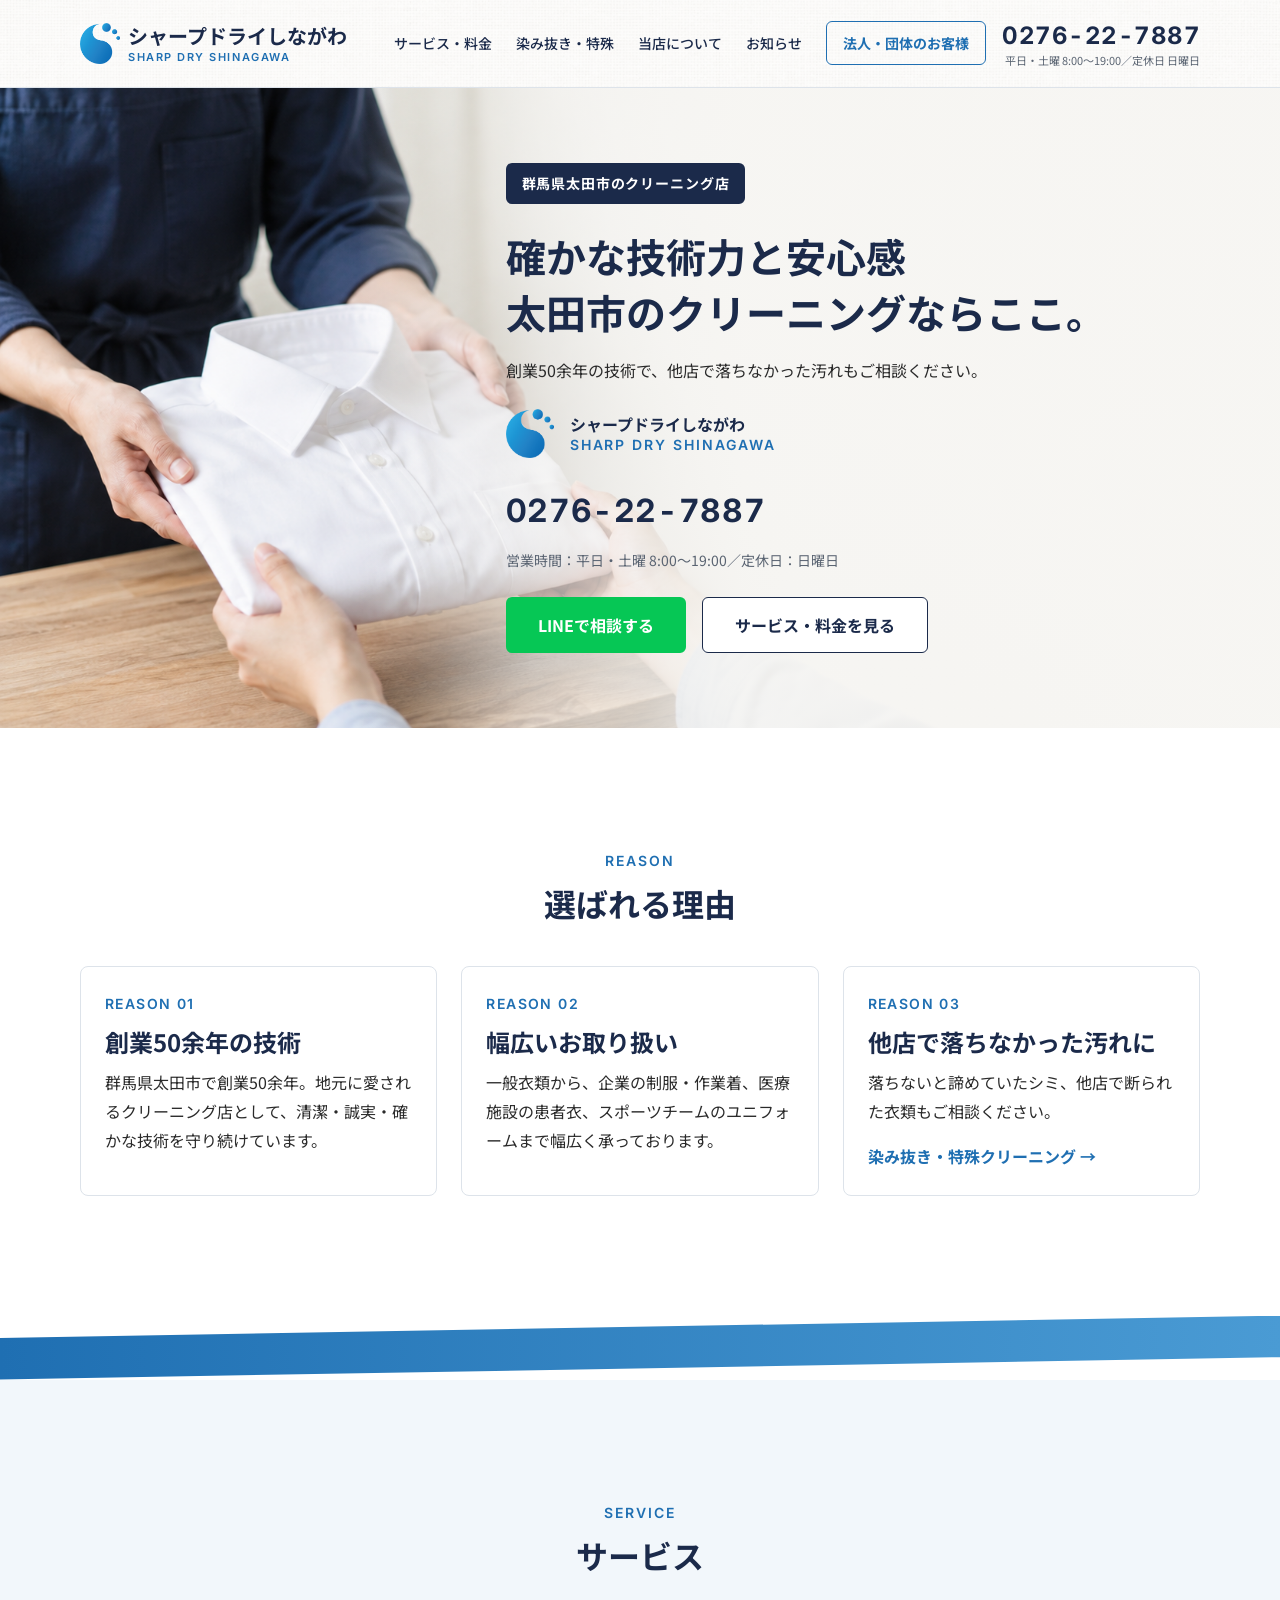
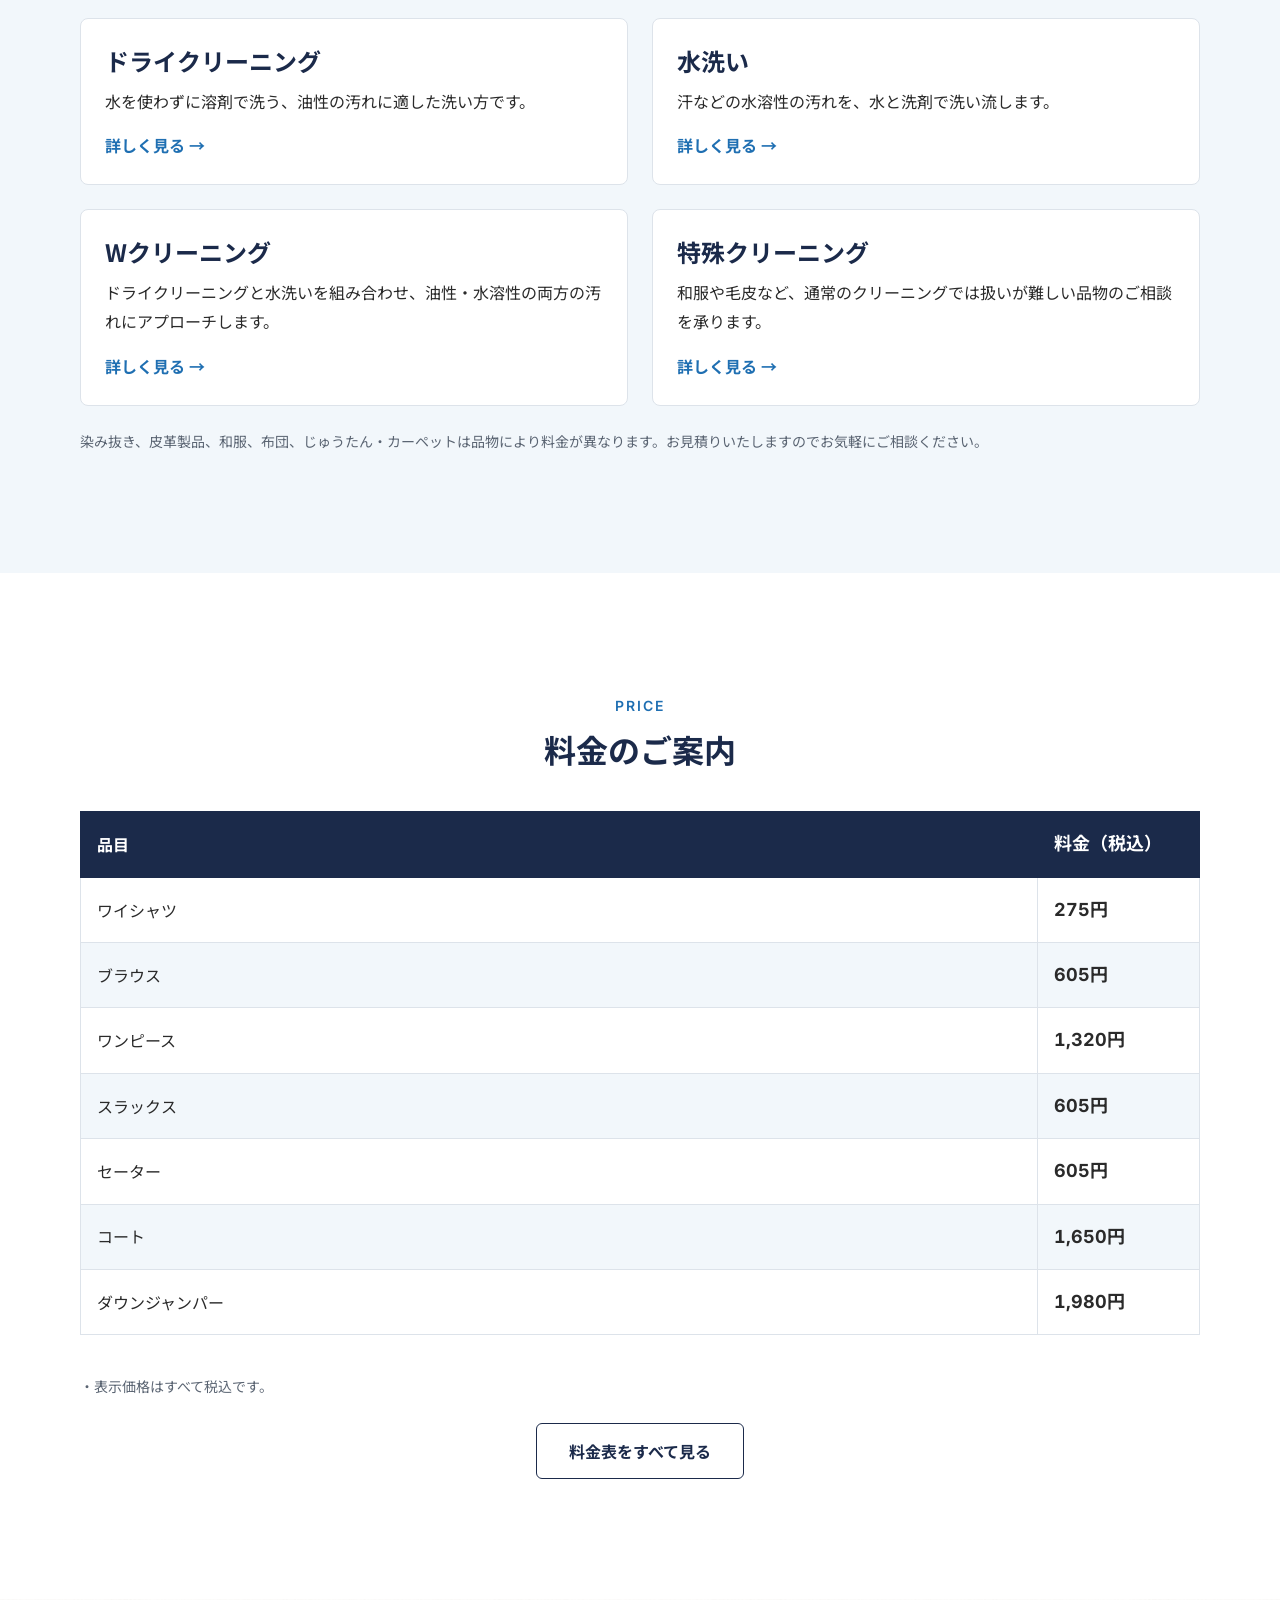
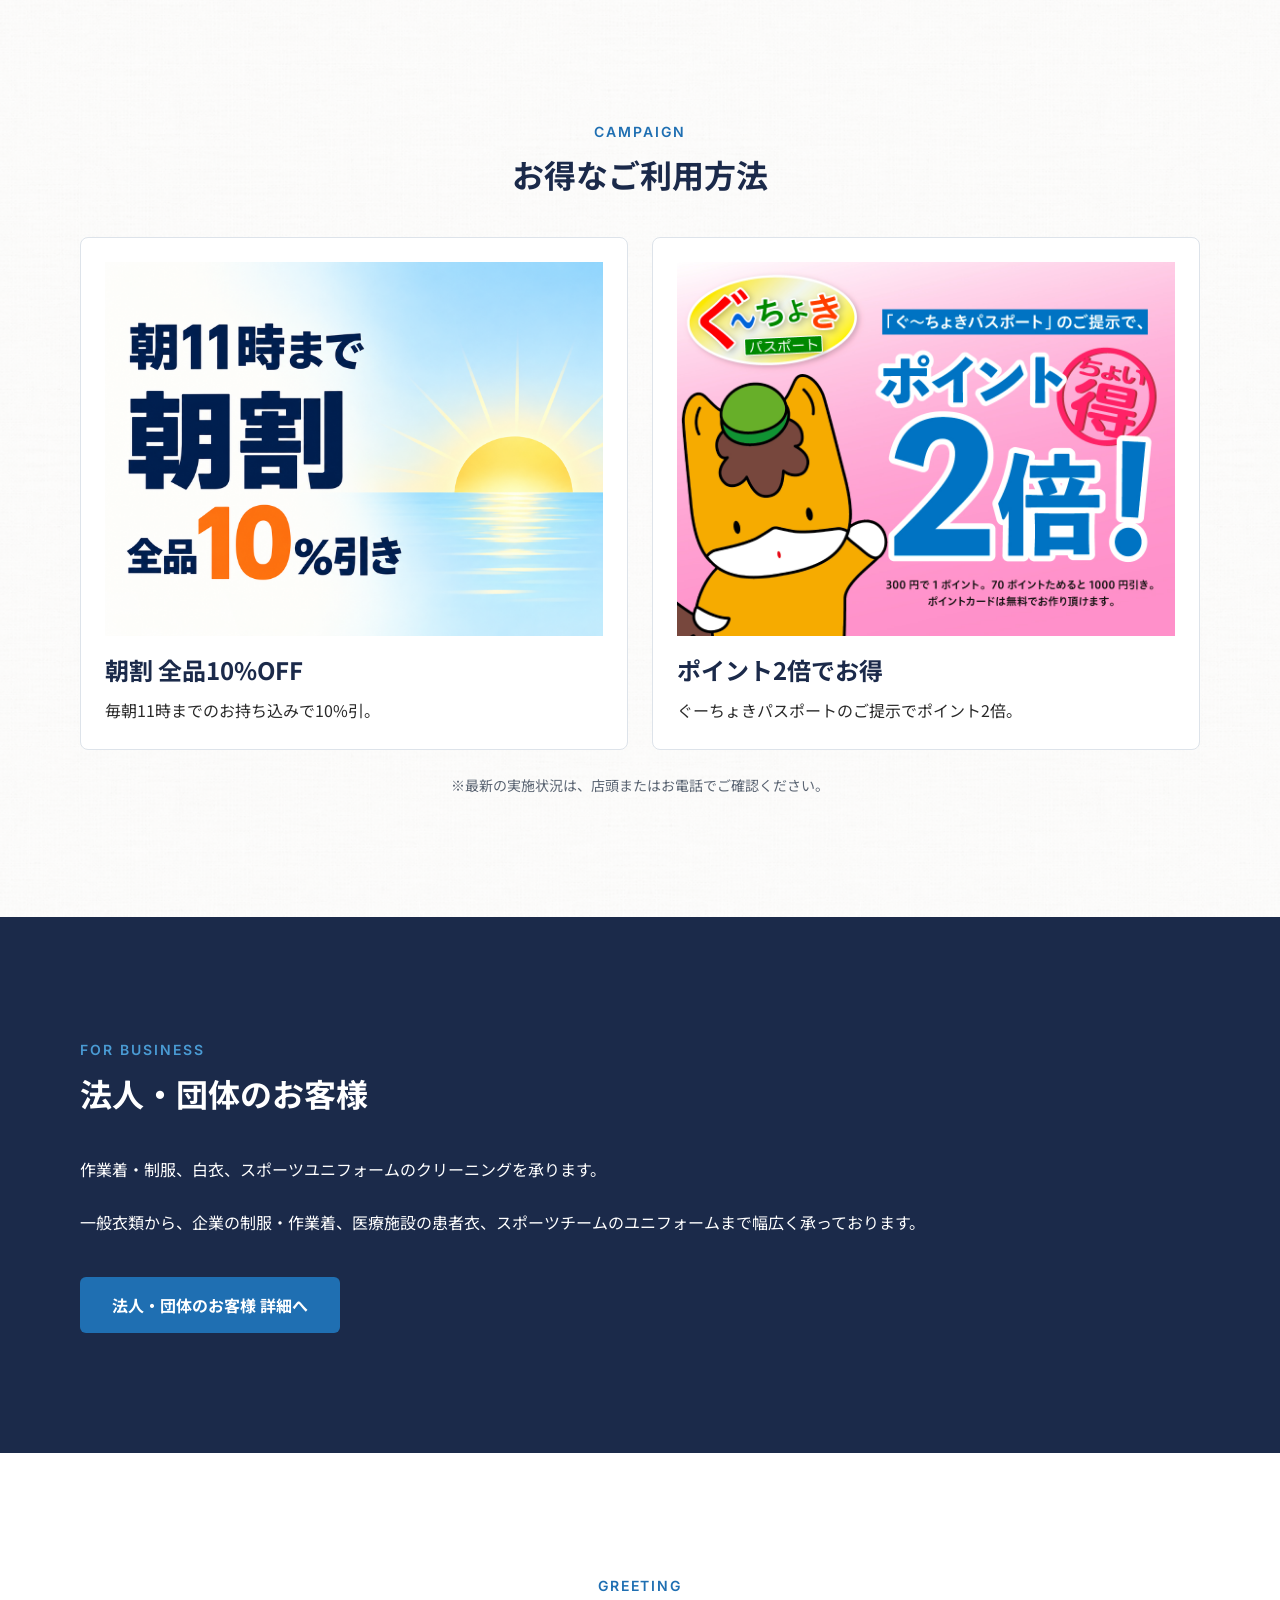
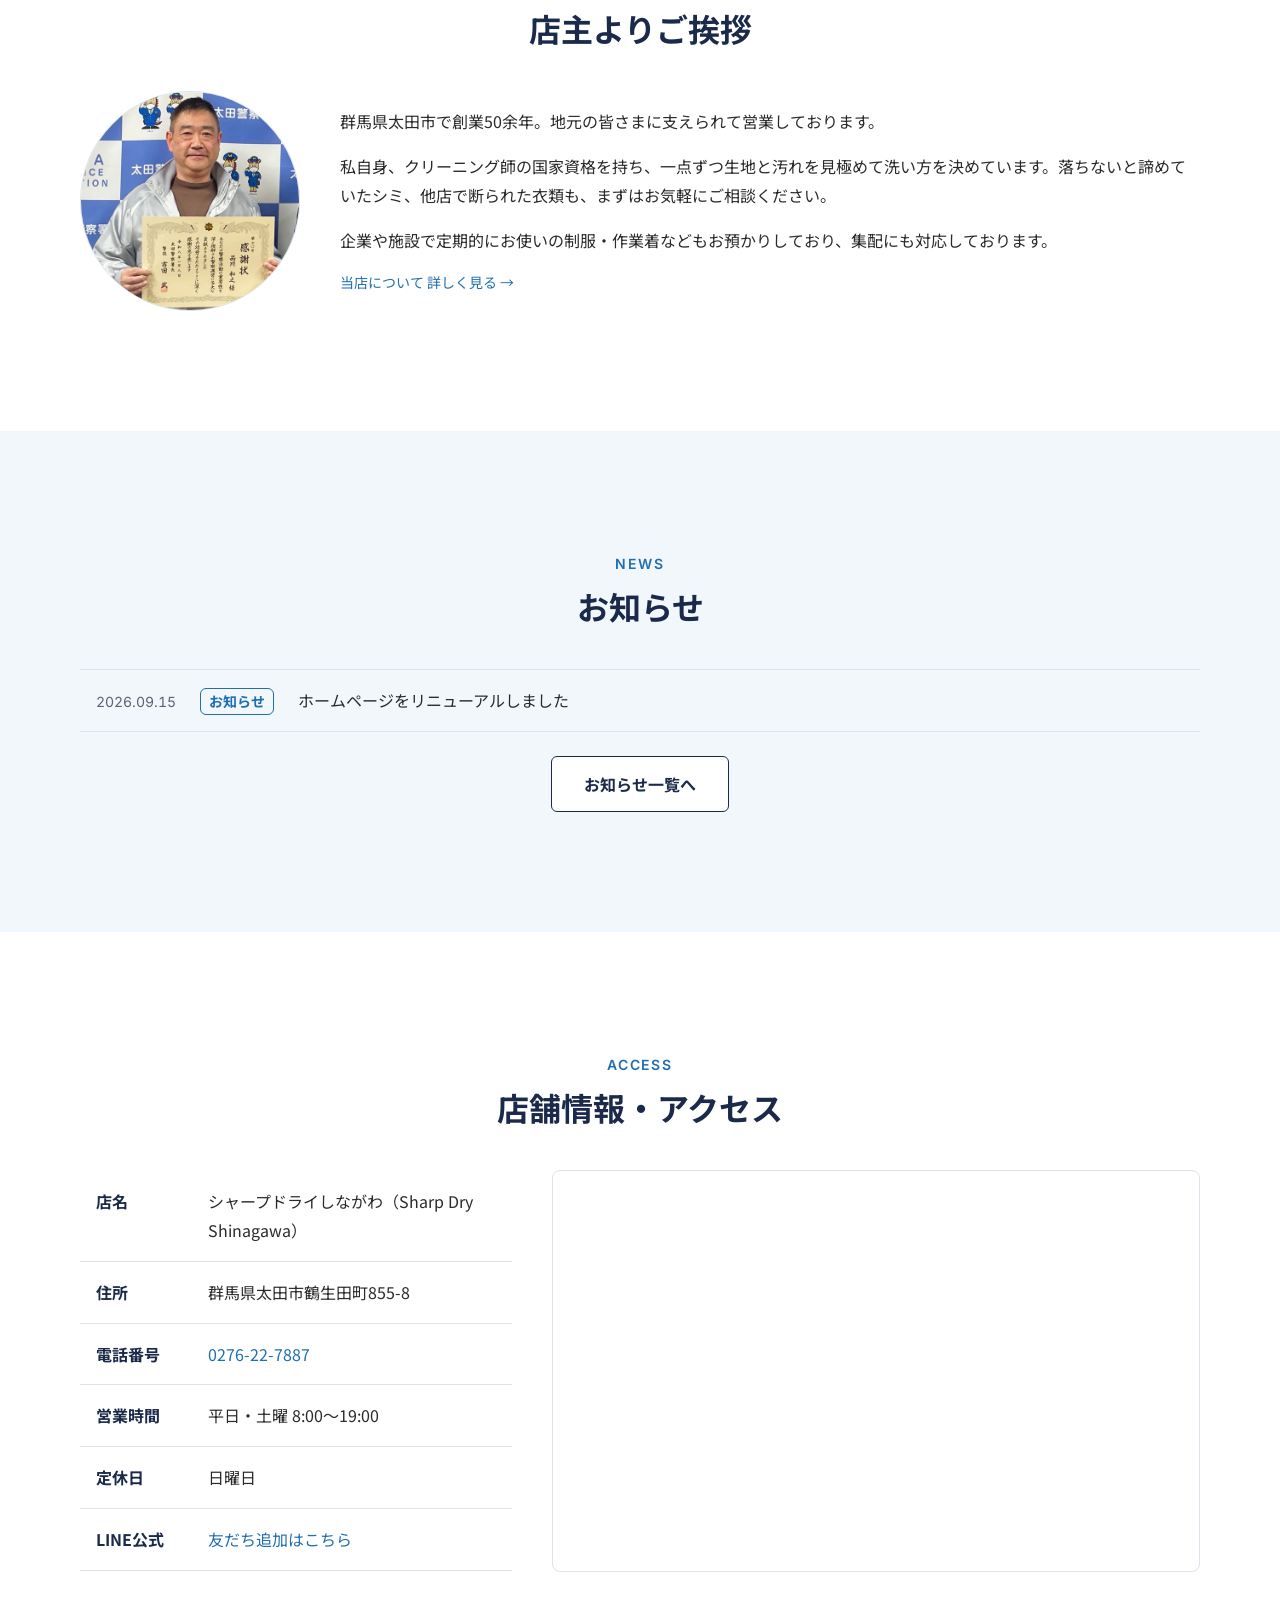
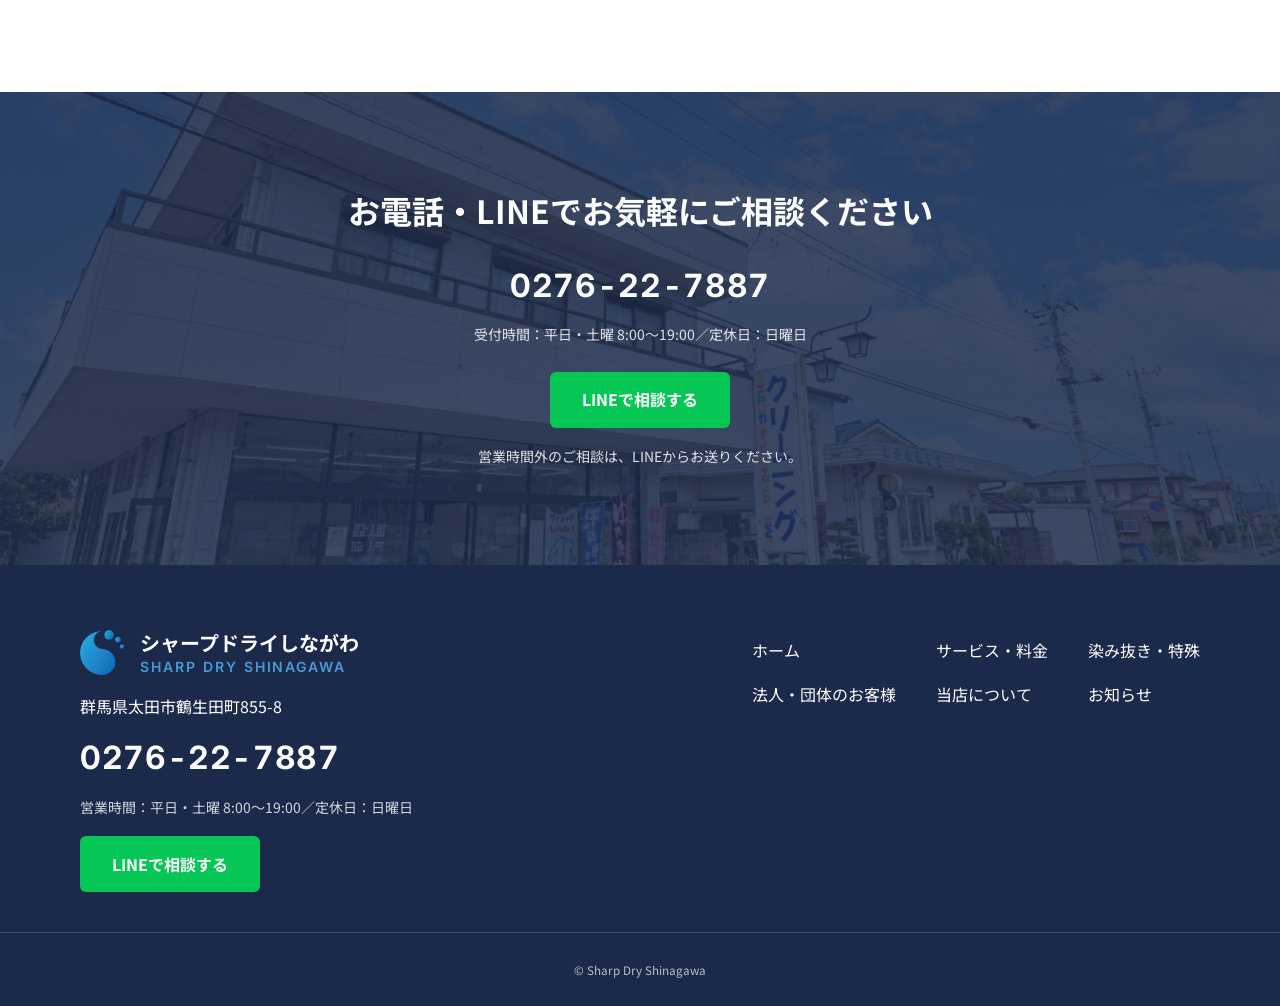
==== commit 9979a568: "本番公開に伴いプレビュー用の設定を解除 ロリポップへ公開したため、検索避けとGitHub Pages向けの設定を外した。  - 全ページの noindex を削除（404ページの noindex は仕" ====
--- a/index.html
+++ b/index.html
@@ -3,8 +3,6 @@
 <head>
   <meta charset="UTF-8">
   <meta name="viewport" content="width=device-width, initial-scale=1">
-  <!-- TODO: 公開前に削除 — プレビュー用の検索避け。本番公開時はこの1行と robots.txt の Disallow を外す -->
-  <meta name="robots" content="noindex, nofollow">
   <title>シャープドライしながわ｜群馬県太田市のクリーニング店</title>
   <meta name="description" content="群馬県太田市のクリーニング店シャープドライしながわ。創業50余年の技術で、他店で落ちなかった汚れもご相談ください。作業着・ユニフォームなど法人・団体のクリーニングも承ります。">
   <link rel="canonical" href="https://sharp-dry-shinagawa.com/">
--- a/css/style.css
+++ b/css/style.css
@@ -202,7 +202,7 @@
   }
 }
 
-.section--soft { background: var(--color-bg-soft); }
+
 .section--blue { background: var(--color-bg-blue); }
 
 .section--navy {
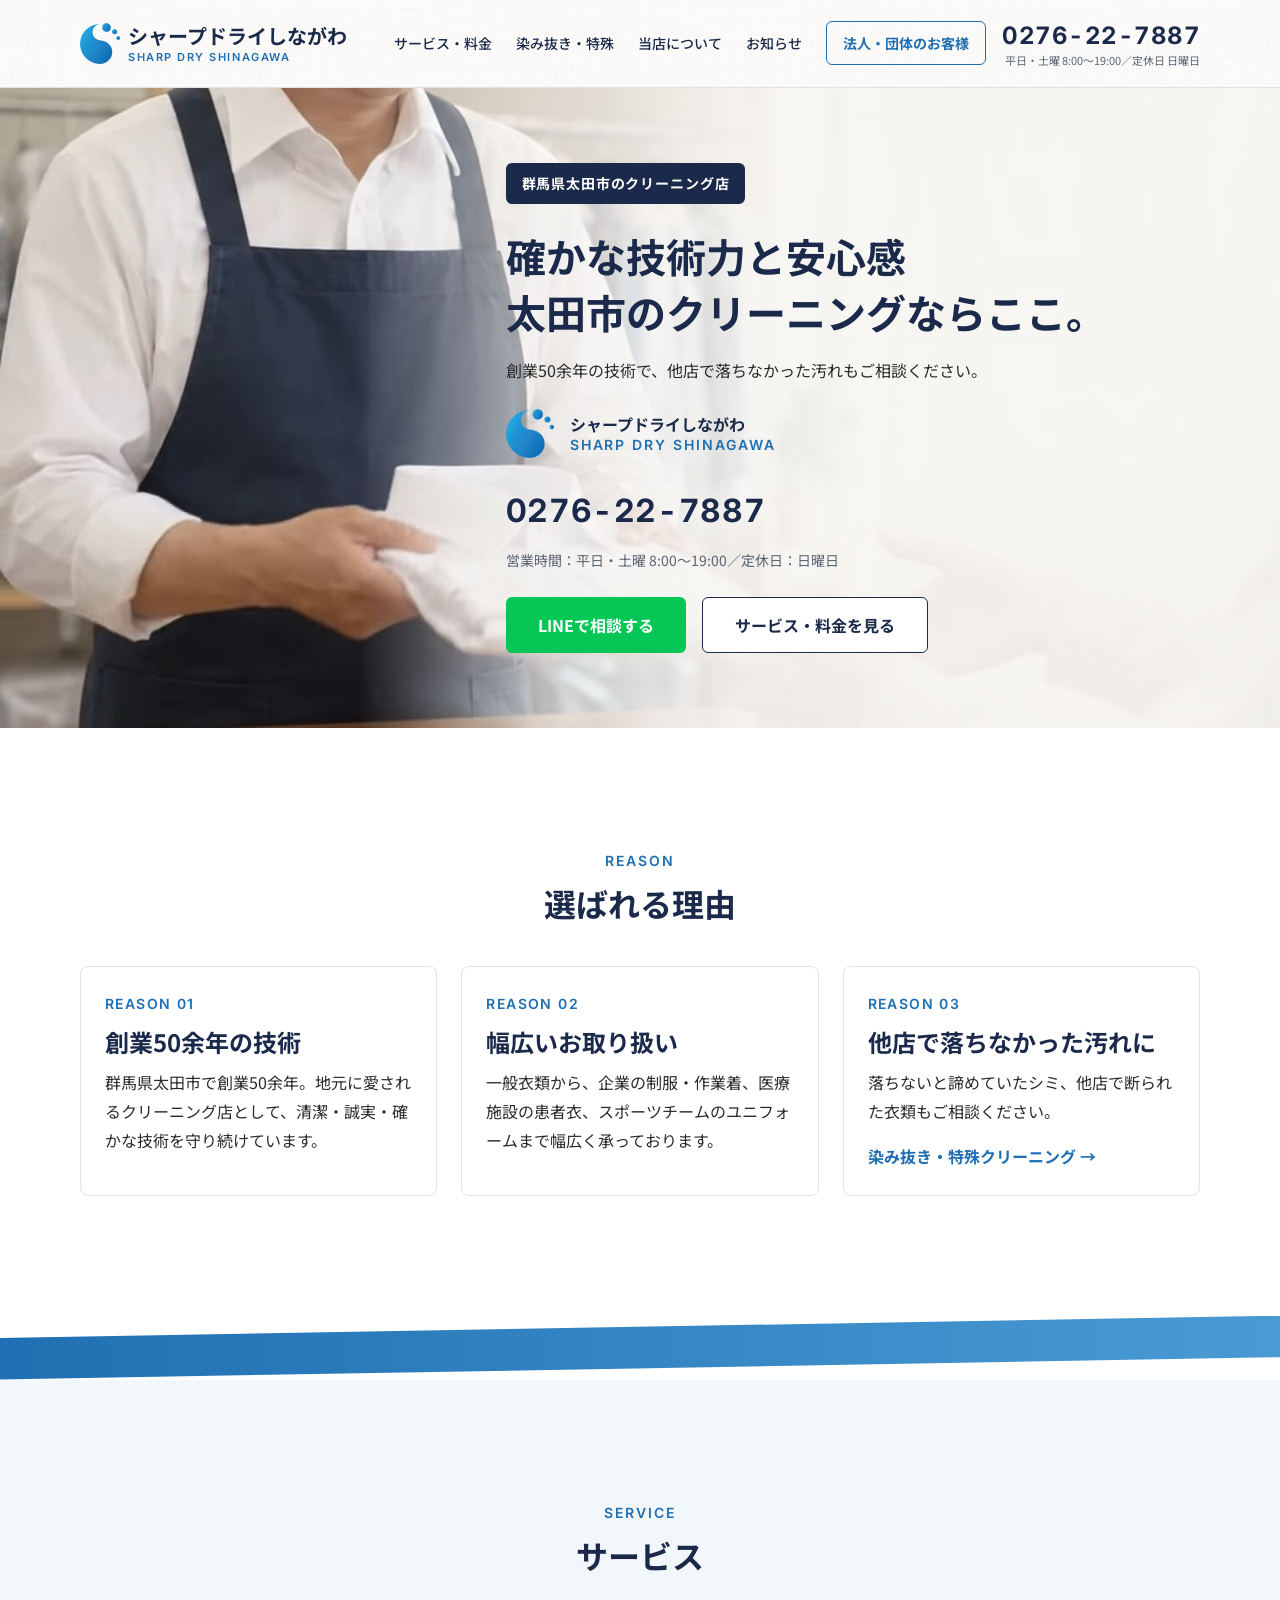
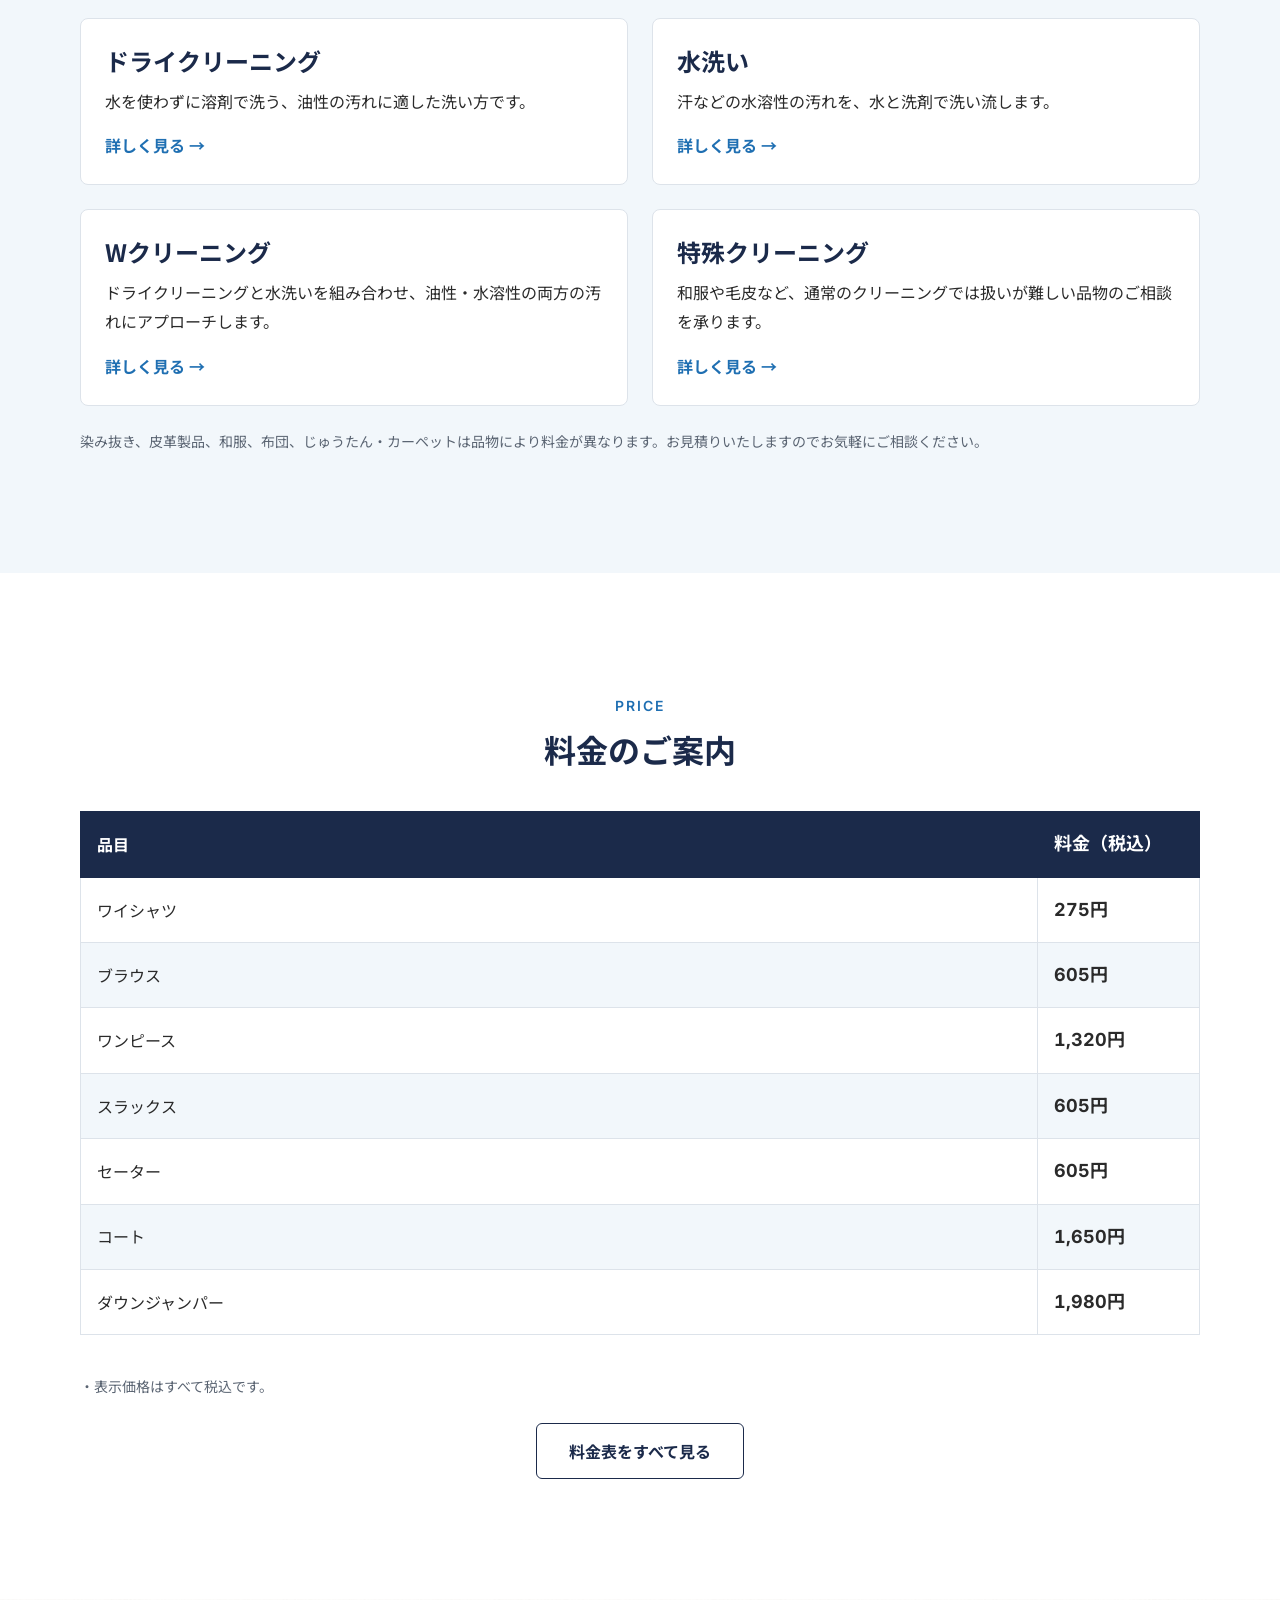
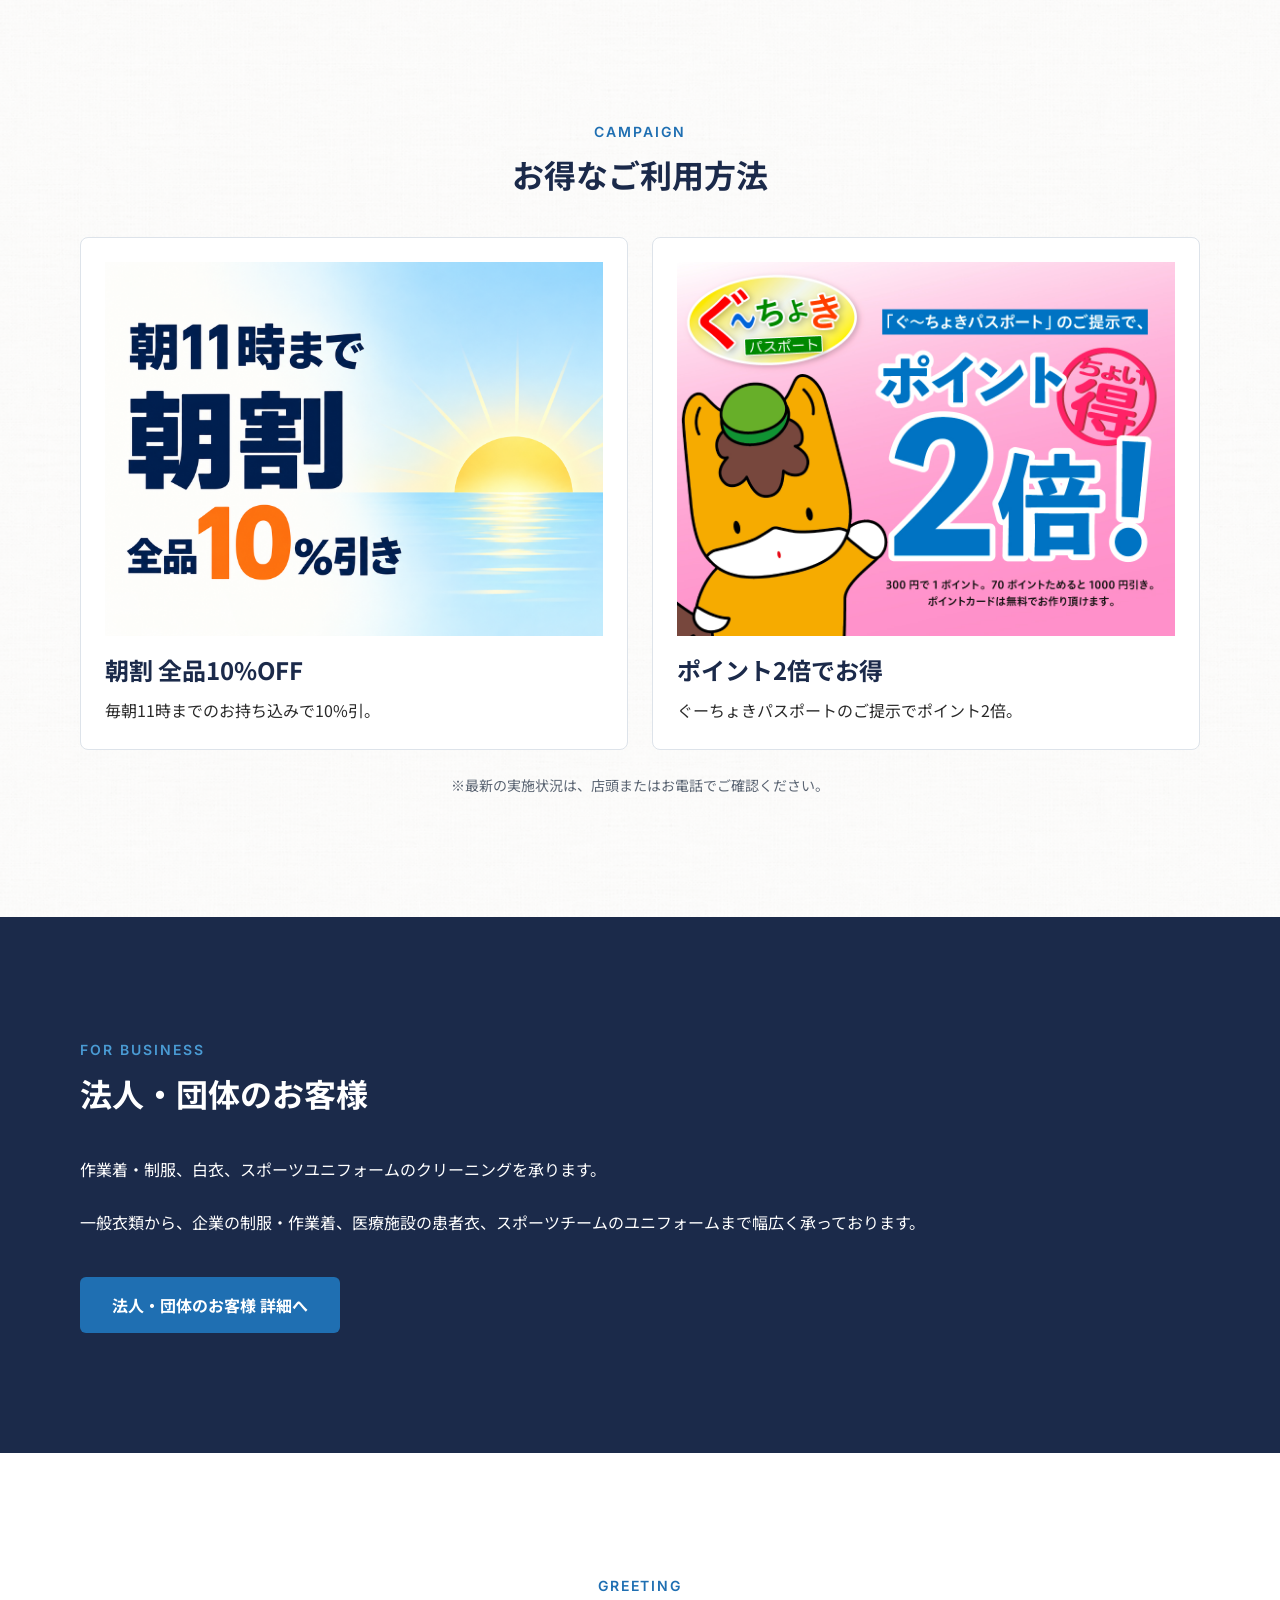
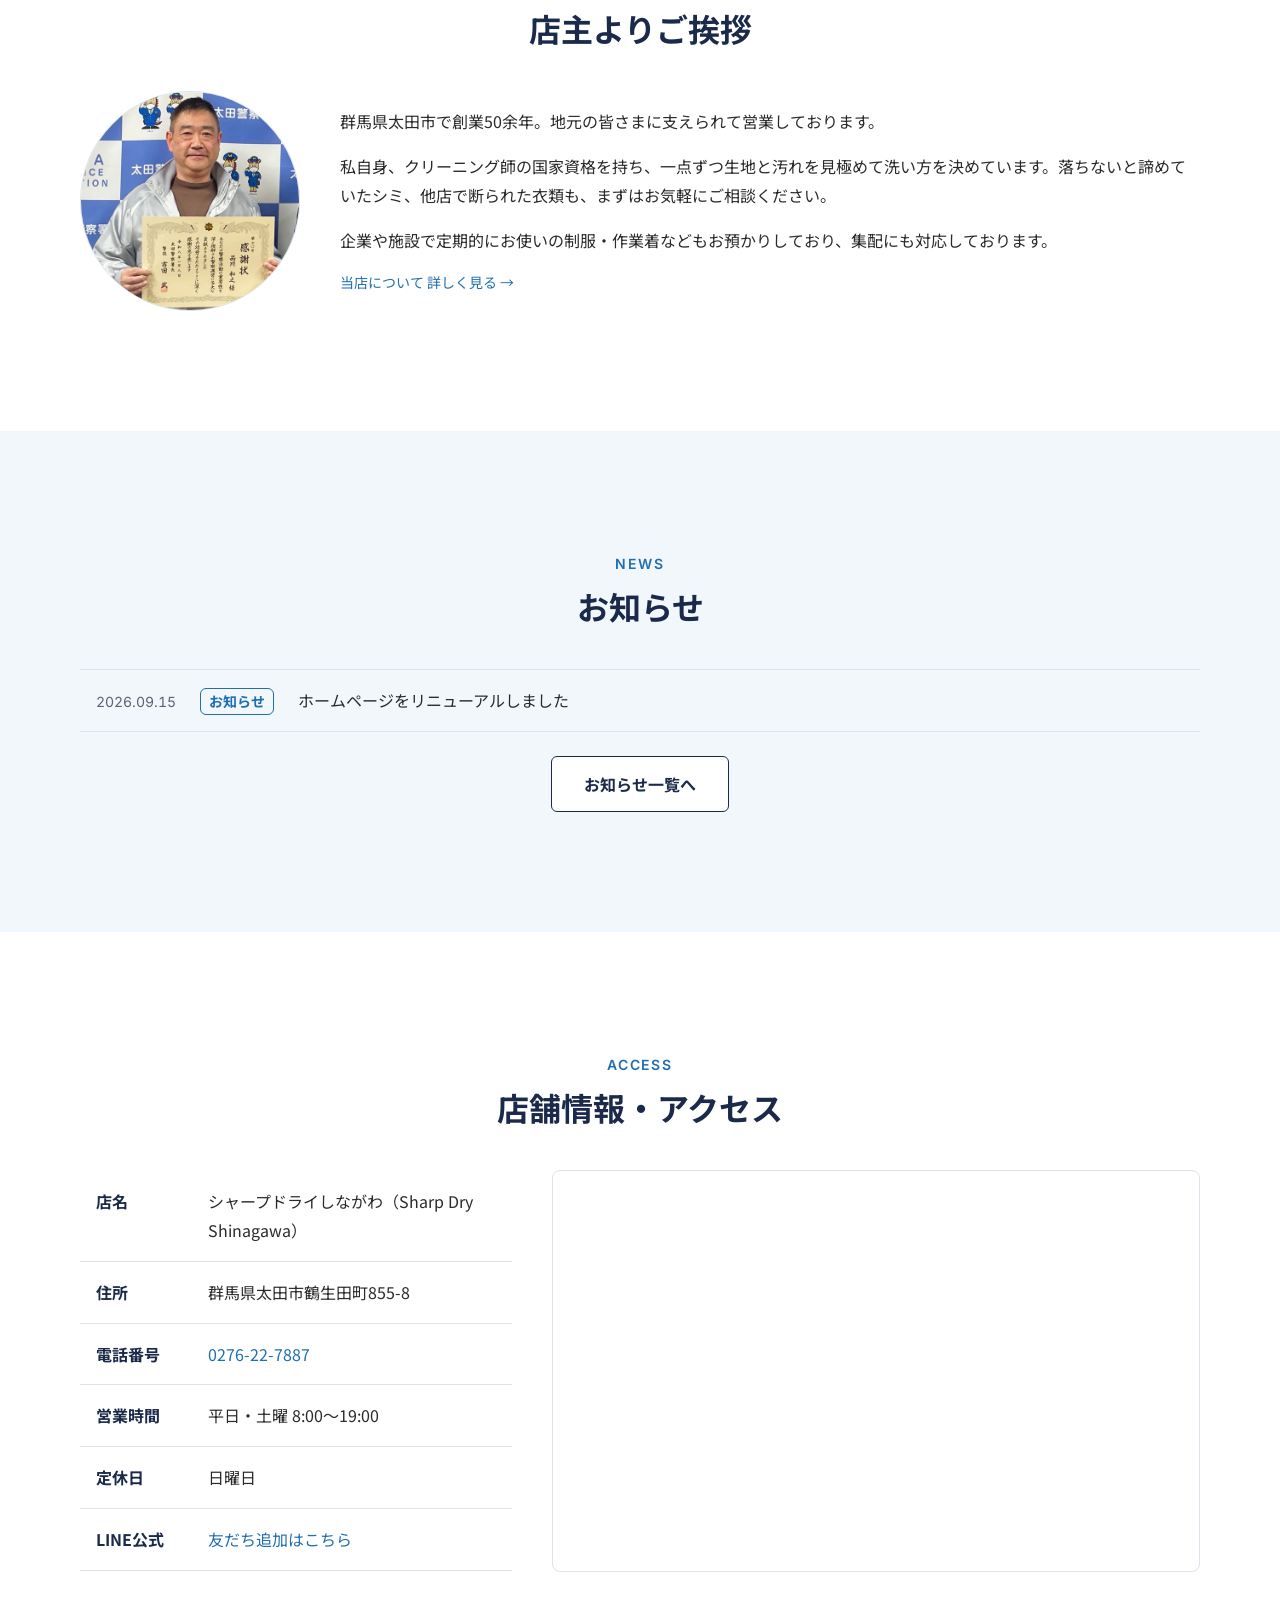
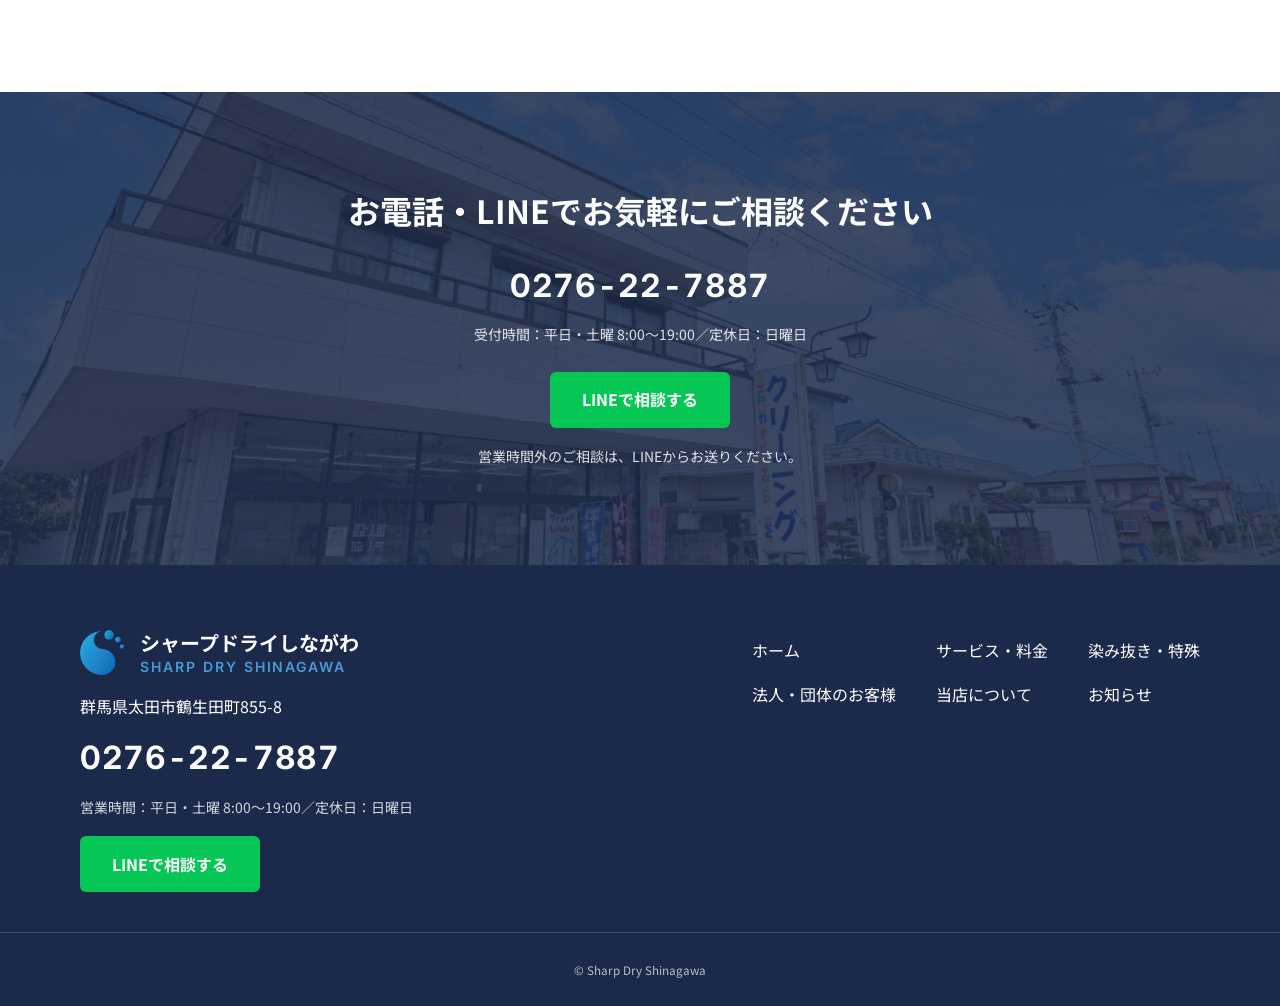
==== commit 4130c5a1: "FVの背景をループ再生する動画に変更 images/fv.webm を背景として敷き、自動再生・ミュート・ループで表示する。  - 再生できない環境では poster と CSS の背景画像にフォール" ====
--- a/index.html
+++ b/index.html
@@ -118,6 +118,11 @@
 
     <!-- FV -->
     <section class="fv" aria-label="メインビジュアル">
+      <!-- 装飾用の背景動画。再生できない環境では poster と CSS の背景画像にフォールバックする -->
+      <video class="fv__video" autoplay muted loop playsinline preload="auto"
+             poster="images/fv-a-folded-shirt.png" aria-hidden="true" tabindex="-1">
+        <source src="images/fv.webm" type="video/webm">
+      </video>
       <div class="fv__inner l-container">
         <div class="fv__copy">
           <p class="fv__area">群馬県太田市のクリーニング店</p>
--- a/css/style.css
+++ b/css/style.css
@@ -1093,10 +1093,36 @@
   padding-block: var(--space-5);
 }
 
+/* 背景動画。重なり順は 動画(0) → オーバーレイ(1) → コピー(2) の順に固定する */
+.fv__video {
+  position: absolute;
+  inset: 0;
+  z-index: 0;
+  width: 100%;
+  height: 100%;
+  object-fit: cover;
+  object-position: left center;
+  pointer-events: none;
+}
+
+@media (min-width: 769px) {
+  .fv__video {
+    object-position: center;
+  }
+}
+
+/* 動きを抑える設定のときは動画を出さず、CSSの背景画像を見せる */
+@media (prefers-reduced-motion: reduce) {
+  .fv__video {
+    display: none;
+  }
+}
+
 .fv::before {
   content: "";
   position: absolute;
   inset: 0;
+  z-index: 1;
   background: rgba(247, 246, 243, 0.78);
 }
 
@@ -1118,6 +1144,7 @@
 
 .fv__inner {
   position: relative;
+  z-index: 2;
   width: 100%;
 }
 
